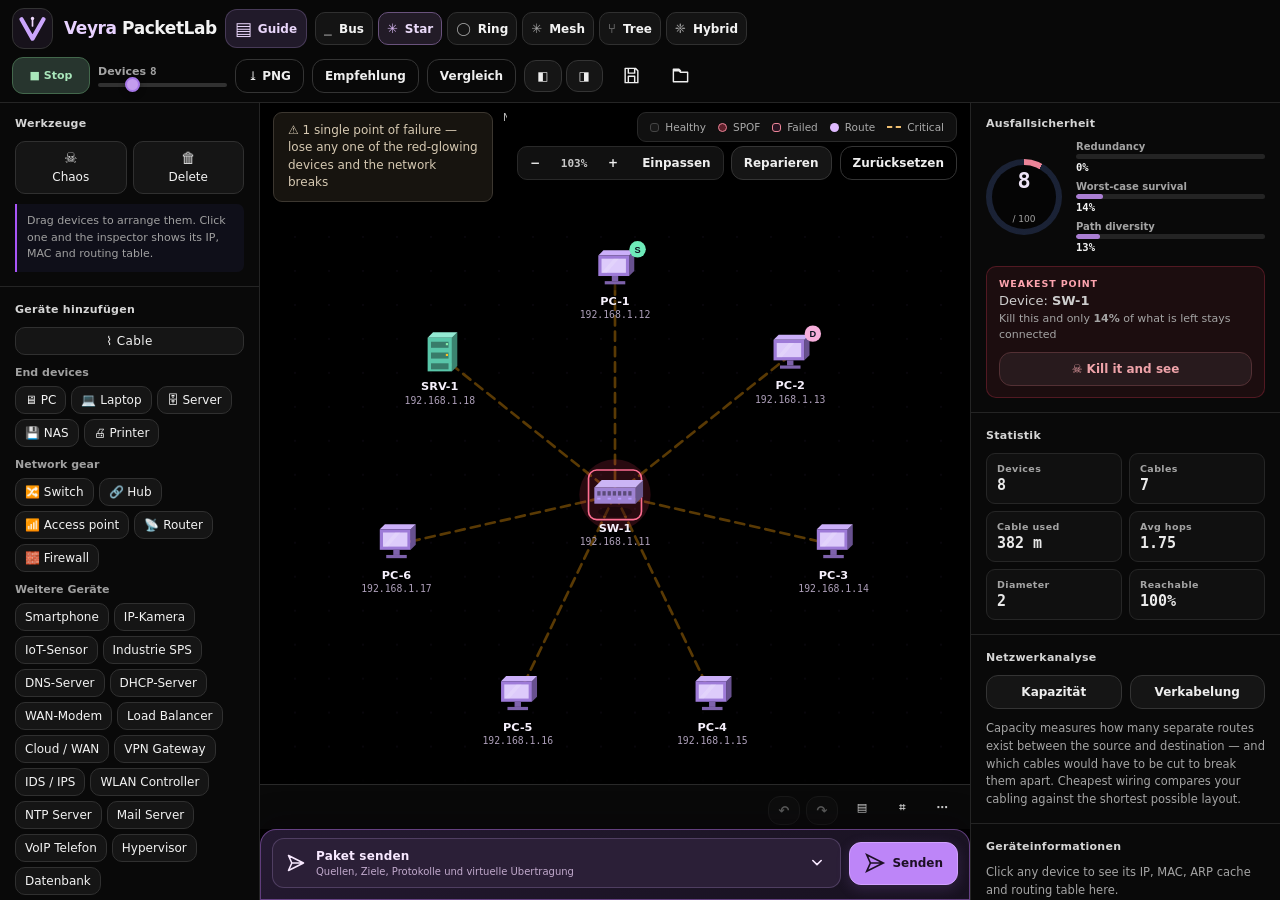
==== app/src/main/assets/index.html @ 8bb5c234 "feat: PacketLab v0.7 mobile network studio and diagnostics" ====
<!DOCTYPE html>
<html lang="de">
<head>
  <meta charset="UTF-8">
  <meta name="viewport" content="width=device-width, initial-scale=1.0, maximum-scale=1, user-scalable=no">
  <title>Veyra PacketLab — Interactive Network Topology Simulator</title>
  <meta name="description" content="Build a computer network, switch between Bus, Star, Ring, Mesh, Tree and Hybrid topologies, route live packets, and break things to see which topology survives.">
  <meta name="theme-color" content="#100c16">

  <!-- Browser ka apna upar wala bar koi page hata nahi sakta — wo browser
       ka hissa hai. Par "Add to Home screen" se kholne par ye manifest
       app ko standalone (poori screen, bina browser UI ke) khol deta hai.
       Phone/tablet par diagram ko lagbhag 100px extra mil jaate hain. -->
  <link rel="manifest" href="manifest.webmanifest">
  <link rel="icon" type="image/svg+xml" href="icon.svg">
  <link rel="apple-touch-icon" href="icon.svg">
  <meta name="apple-mobile-web-app-capable" content="yes">
  <meta name="apple-mobile-web-app-status-bar-style" content="black-translucent">
  <meta name="apple-mobile-web-app-title" content="TopoLab">
  <meta name="mobile-web-app-capable" content="yes">

  <!-- Dev ke dauraan browser purani copy pakad ke baith jaata tha aur
       naye fix dikhte hi nahi the. Ye teen lines usse rokti hain. -->
  <meta http-equiv="Cache-Control" content="no-cache, no-store, must-revalidate">
  <meta http-equiv="Pragma" content="no-cache">
  <meta http-equiv="Expires" content="0">

<link rel="preconnect" href="https://fonts.gstatic.com" crossorigin>

<link rel="stylesheet" href="styles.css?v=73">
<link rel="stylesheet" href="veyra.css?v=3">
<link rel="stylesheet" href="packetlab-next.css?v=3">
<link rel="stylesheet" href="packetlab-refine.css?v=4">
<link rel="stylesheet" href="packetlab-v05.css?v=5">
<link rel="stylesheet" href="packetlab-v06.css?v=6">
<link rel="stylesheet" href="packetlab-v06-adjustments.css?v=6">
<link rel="stylesheet" href="packetlab-v07.css?v=7">
</head>
<body>

<!-- ===================== TOP BAR ===================== -->
<header class="topbar">
  <div class="brand">
    <span class="brand__logo" aria-hidden="true"><svg viewBox="0 0 32 32" fill="none" xmlns="http://www.w3.org/2000/svg"><path d="M3 5L16 28L29 5" stroke="#cba6fd" stroke-width="5" stroke-linecap="round" stroke-linejoin="round"/><path d="M16 13V4" stroke="#f0daff" stroke-width="2" stroke-linecap="round"/><circle cx="16" cy="4" r="2" fill="#f0daff"/></svg></span>
    <div>
      <h1><strong>Veyra</strong> PacketLab</h1>
      <p>NETZWERK-SIMULATOR</p>
    </div>
  </div>

  <!-- Phone par chhe chips ek line me nahi aate — wahan ye button dikhta
       hai jo poori list ek window me kholta hai. Badi screen par ye chhupa
       rehta hai aur chips hi dikhte hain. -->
  <button class="btn topo-pick" id="btnTopoPick" aria-haspopup="dialog">
    <span class="topo-pick__ico" id="topoPickIco">✳</span>
    <span class="topo-pick__name" id="topoPickName">Star</span>
    <span class="topo-pick__caret">▾</span>
  </button>

  <nav class="topo-bar" id="topoBar" aria-label="Topology presets">
    <button class="topo" data-topo="bus"><span class="topo__ico">⎯</span>Bus</button>
    <button class="topo is-active" data-topo="star"><span class="topo__ico">✳</span>Star</button>
    <button class="topo" data-topo="ring"><span class="topo__ico">◯</span>Ring</button>
    <button class="topo" data-topo="mesh"><span class="topo__ico">✳</span>Mesh</button>
    <button class="topo" data-topo="tree"><span class="topo__ico">⑂</span>Tree</button>
    <button class="topo" data-topo="hybrid"><span class="topo__ico">❈</span>Hybrid</button>
  </nav>

  <div class="topbar__right">
    <label class="field field--range">
      <span>Devices <b class="mono" id="nodeCountVal">8</b></span>
      <!-- max advisor ke slider se milna chahiye (24). Pehle 16 tha, to
           advisor se 20 devices banane par ye 16 par atak jaata tha aur
           galat number dikhata tha. -->
      <input type="range" id="nodeCount" min="3" max="24" value="8">
    </label>
    <button class="btn btn--ghost" id="btnExport" title="Save the diagram as a PNG image">⤓ PNG</button>
    <button class="btn btn--ghost" id="btnAdvise">🎯 Advise</button>
    <button class="btn btn--ghost" id="btnCompare">⇄ Compare</button>

    <div class="panel-toggles">
      <button class="btn btn--icon" id="btnToggleLeft"  title="Show / hide the build panel"  aria-pressed="true">◧</button>
      <button class="btn btn--icon" id="btnToggleRight" title="Show / hide the metrics panel" aria-pressed="true">◨</button>
    </div>
  </div>
</header>

<div class="workspace">

  <!-- ===================== LEFT: TOOLS ===================== -->
  <aside class="panel panel--left">

    <section class="group">
      <h2 class="group__title">Build</h2>

      <!-- Select ka koi button nahi — wahi default haalat hai. Chaos/Delete
           toggle hain: dobara dabao to wapas select mode. -->
      <div class="tools" id="toolBar" role="group" aria-label="Tool">
        <button class="tool tool--danger" data-tool="chaos" title="Click any device or cable to kill it">
          <span class="tool__ico">☠</span><span>Chaos</span>
        </button>
        <button class="tool tool--danger" data-tool="delete" title="Remove a device or cable for good">
          <span class="tool__ico">🗑</span><span>Delete</span>
        </button>
      </div>

      <p class="hint" id="toolHint">Drag devices to arrange them. Click one and the inspector shows its IP, MAC and routing table.</p>
    </section>

    <!-- Devices ki list hamesha dikhti hai — pehle ye Add button ke peeche
         chhupi hui thi. Kisi chip par click = wahi cheez add karne ka mode;
         usi chip par dobara click = wapas select mode. -->
    <section class="group" id="deviceTypes">
      <h2 class="group__title">Add devices</h2>

      <div class="chips">
        <button class="chip chip--cable" data-dtype="cable" title="Drag from one device to another to run a cable">⌇ Cable</button>
      </div>

      <span class="subgroup__label">End devices</span>
      <div class="chips">
        <button class="chip" data-dtype="pc">🖥 PC</button>
        <button class="chip" data-dtype="laptop">💻 Laptop</button>
        <button class="chip" data-dtype="server">🗄 Server</button>
        <button class="chip" data-dtype="nas">💾 NAS</button>
        <button class="chip" data-dtype="printer">🖨 Printer</button>
      </div>

      <span class="subgroup__label">Network gear</span>
      <div class="chips">
        <button class="chip" data-dtype="switch">🔀 Switch</button>
        <button class="chip" data-dtype="hub">🔗 Hub</button>
        <button class="chip" data-dtype="ap">📶 Access point</button>
        <button class="chip" data-dtype="router">📡 Router</button>
        <button class="chip" data-dtype="firewall">🧱 Firewall</button>
      </div>
      <span class="subgroup__label">Weitere Geräte</span>
      <div class="chips">
        <button class="chip" data-dtype="phone">Smartphone</button>
        <button class="chip" data-dtype="camera">IP-Kamera</button>
        <button class="chip" data-dtype="iot">IoT-Sensor</button>
        <button class="chip" data-dtype="plc">Industrie SPS</button>
        <button class="chip" data-dtype="dns">DNS-Server</button>
        <button class="chip" data-dtype="dhcp">DHCP-Server</button>
        <button class="chip" data-dtype="modem">WAN-Modem</button>
        <button class="chip" data-dtype="loadbalancer">Load Balancer</button>
        <button class="chip" data-dtype="cloud">Cloud / WAN</button>
        <button class="chip" data-dtype="vpn">VPN Gateway</button>
        <button class="chip" data-dtype="ids">IDS / IPS</button>
        <button class="chip" data-dtype="wlc">WLAN Controller</button>
        <button class="chip" data-dtype="ntp">NTP Server</button>
        <button class="chip" data-dtype="mail">Mail Server</button>
        <button class="chip" data-dtype="voip">VoIP Telefon</button>
        <button class="chip" data-dtype="hypervisor">Hypervisor</button>
        <button class="chip" data-dtype="database">Datenbank</button>
      </div>
    </section>

    <section class="group group--grow">
      <h2 class="group__title">Event log</h2>
      <ul class="log mono" id="eventLog"></ul>
    </section>
  </aside>

  <!-- ===================== CENTER: CANVAS ===================== -->
  <main class="stage">
    <div class="stage__bar">
      <div class="banner" id="banner" hidden></div>

      <!-- Dayein taraf ka block ek COLUMN hai: upar legend, neeche zoom +
           Repair/Reset. Column isliye, kyunki banner do line ka hota hai —
           flat row me legend upar-dayein chipak jaati thi aur uske neeche
           khaali patti bach jaati thi. Column us patti ko bhar deta hai. -->
      <div class="stage__controls">
        <div class="legend" id="legend">
          <span class="legend__item"><i class="dot dot--ok"></i> Healthy</span>
          <span class="legend__item"><i class="dot dot--spof"></i> SPOF</span>
          <span class="legend__item"><i class="dot dot--dead"></i> Failed</span>
          <span class="legend__item"><i class="dot dot--path"></i> Route</span>
          <span class="legend__item"><i class="dot dot--bridge"></i> Critical</span>
        </div>

        <div class="stage__controls-row">
          <div class="zoom" role="group" aria-label="Zoom">
            <button class="btn btn--sm zoom__btn" id="btnZoomOut" title="Zoom out">−</button>
            <span class="zoom__level mono" id="zoomLevel">100%</span>
            <button class="btn btn--sm zoom__btn" id="btnZoomIn" title="Zoom in">+</button>
            <button class="btn btn--sm" id="btnZoomFit" title="Fit the whole network in view">⤢ Fit</button>
          </div>

          <div class="stage__actions">
            <button class="btn btn--sm" id="btnRepair" title="Bring every failed device and cable back online">🛠 Repair</button>
            <button class="btn btn--sm btn--ghost" id="btnReset" title="Rebuild the current topology from scratch">↺ Reset</button>
          </div>
        </div>
      </div>
    </div>

    <!-- Undo/Redo. Ye stage__bar ke ANDAR nahi hai, uske neeche ek alag
         row hai — par dayein taraf se chipki hui, taaki theek Reset ke
         neeche baithe. Buttons chhote icon-only hain aur row ki apni
         height inhi jitni hai, isliye canvas se sirf itni hi jagah jaati
         hai jitni in do buttons ko chahiye. -->
    <div class="stage__history">
      <button class="btn btn--sm btn--icon" id="btnUndo" title="Undo (Ctrl+Z)" disabled>↶</button>
      <button class="btn btn--sm btn--icon" id="btnRedo" title="Redo (Ctrl+Y)" disabled>↷</button>
    </div>

    <canvas id="canvas" aria-label="Network canvas"></canvas>

    <!-- Send a packet — pehle left panel me tha, ab canvas ke neeche
         poori chaudai me faila hua hai -->
    <div class="sendbar">
      <!-- Dono rows center me hain, isliye panels khulne-band hone se
           buttons apni jagah nahi badalte -->
      <!-- 1fr auto 1fr — Send packet bilkul beech me rehta hai, chahe
           dono taraf ke buttons ki chaudai alag ho -->
      <div class="sendbar__row sendbar__row--actions">
        <button class="btn btn--sm" id="btnArp" title="ARP: broadcast to find the destination's MAC address">ARP resolve</button>
        <button class="btn btn--primary" id="btnSend">▶ Send packet</button>
        <button class="btn btn--sm" id="btnCollide" title="Make two devices transmit at once — on a bus they collide">Collision demo</button>
      </div>

      <!-- "Send a packet" ka title yahan se hataya hai. Upar wale row me
           pehle se ek bada "▶ Send packet" button hai, to ye label dobara
           wahi baat keh raha tha — aur uske 96px ki wajah se 1301px chaudi
           screen par poori row 1.5px se wrap ho jaati thi. -->
      <div class="sendbar__row">
        <label class="field field--inline">
          <span>From</span>
          <select id="srcSelect"></select>
        </label>
        <span class="sendbar__arrow">→</span>
        <label class="field field--inline">
          <span>To</span>
          <select id="dstSelect"></select>
        </label>

        <label class="field field--inline">
          <span>Routing</span>
          <select id="routeAlgo">
            <option value="bfs">BFS — fewest hops</option>
            <option value="dijkstra">Dijkstra — lowest latency</option>
          </select>
        </label>
      </div>
    </div>
  </main>

  <!-- ===================== RIGHT: METRICS ===================== -->
  <aside class="panel panel--right">

    <section class="group">
      <h2 class="group__title">Resilience</h2>
      <div class="score">
        <div class="score__ring" id="scoreRing">
          <span class="score__val mono" id="mScore">0</span>
          <span class="score__cap">/ 100</span>
        </div>
        <div class="score__bars">
          <div class="bar"><span>Redundancy</span><i><b id="barRedundancy"></b></i><em class="mono" id="mRedundancy">0%</em></div>
          <div class="bar"><span>Worst-case survival</span><i><b id="barSurvival"></b></i><em class="mono" id="mSurvival">0%</em></div>
          <div class="bar"><span>Path diversity</span><i><b id="barDiversity"></b></i><em class="mono" id="mDiversity">0%</em></div>
        </div>
      </div>
      <div class="weakest" id="weakest"></div>
    </section>

    <section class="group group--metrics">
      <h2 class="group__title">Metrics</h2>
      <div class="metrics">
        <div class="metric"><span>Devices</span><b class="mono" id="mDevices">0</b></div>
        <div class="metric"><span>Cables</span><b class="mono" id="mLinks">0</b></div>
        <div class="metric"><span>Cable used</span><b class="mono" id="mCable">0 m</b></div>
        <div class="metric"><span>Avg hops</span><b class="mono" id="mAvgHops">0</b></div>
        <div class="metric"><span>Diameter</span><b class="mono" id="mDiameter">0</b></div>
        <div class="metric"><span>Reachable</span><b class="mono" id="mReach">100%</b></div>
      </div>
    </section>

    <!-- Koi device inspect hote hi ye section panel me sabse UPAR aa jaata
         hai (CSS order), taaki scroll karke dhoondhna na pade. -->
    <!-- Capacity aur cabling ka hisaab. Dono sawaal maang par chalte hain
         (har frame par nahi) kyunki max-flow har jodde par bhaari hai. -->
    <section class="group group--analysis">
      <h2 class="group__title">Analysis</h2>

      <div class="rowpair">
        <button class="btn btn--sm" id="btnFlow" title="How many independent paths are there between the two selected devices?">⇉ Capacity</button>
        <button class="btn btn--sm" id="btnMst" title="What is the cheapest possible way to wire these devices?">⌇ Cheapest wiring</button>
      </div>

      <div class="analysis" id="analysis">
        <p class="inspector__empty">Capacity measures how many separate routes exist between the source and destination — and which cables would have to be cut to break them apart. Cheapest wiring compares your cabling against the shortest possible layout.</p>
      </div>
    </section>

    <section class="group group--grow group--inspector">
      <h2 class="group__title">Inspector</h2>
      <div class="inspector" id="inspector">
        <p class="inspector__empty">Click any device to see its IP, MAC, ARP cache and routing table here.</p>
      </div>
    </section>
  </aside>
</div>

<!-- ===================== COMPARE OVERLAY ===================== -->
<div class="compare" id="compare" hidden>
  <div class="compare__head">
    <h2>Topology showdown</h2>
    <div class="compare__picks">
      <select id="cmpA"></select>
      <span class="vs">vs</span>
      <select id="cmpB"></select>
      <label class="field field--range">
        <span>Devices <b class="mono" id="cmpCountVal">8</b></span>
        <input type="range" id="cmpCount" min="3" max="24" value="8">
      </label>
    </div>
    <button class="btn btn--ghost" id="btnCloseCompare">✕ Close</button>
  </div>

  <div class="compare__body">
    <div class="compare__side">
      <canvas id="cmpCanvasA"></canvas>
      <div class="compare__label" id="cmpLabelA"></div>
    </div>
    <div class="compare__side">
      <canvas id="cmpCanvasB"></canvas>
      <div class="compare__label" id="cmpLabelB"></div>
    </div>
  </div>

  <div class="compare__table" id="cmpTable"></div>
  <div class="verdict" id="cmpVerdict"></div>
</div>

<!-- ===================== EDIT DEVICE DIALOG ===================== -->
<div class="modal" id="editModal" hidden>
  <div class="modal__card" role="dialog" aria-modal="true" aria-labelledby="edTitle">
    <div class="modal__head">
      <h2 id="edTitle">Edit device</h2>
      <button class="btn btn--icon" id="btnEditClose" title="Close">✕</button>
    </div>

    <form class="modal__body" id="editForm" novalidate>
      <label class="fld"><span>Name</span>
        <input id="edName" maxlength="18" autocomplete="off"></label>

      <label class="fld"><span>Type</span>
        <select id="edType"></select></label>

      <label class="fld"><span>IP address</span>
        <input id="edIp" class="mono" autocomplete="off" placeholder="192.168.1.20"></label>

      <label class="fld"><span>MAC address</span>
        <input id="edMac" class="mono" autocomplete="off" placeholder="02:1C:80:6C:83:3C"></label>

      <label class="fld"><span>Default gateway</span>
        <input id="edGw" class="mono" autocomplete="off" placeholder="192.168.1.1"></label>

      <label class="fld"><span>Ports</span>
        <input id="edPorts" type="number" min="1" max="48" step="1"></label>

      <p class="fld__note" id="edPortNote"></p>
      <p class="modal__err" id="edErr" hidden></p>

      <div class="modal__foot">
        <button type="button" class="btn btn--ghost" id="btnEditCancel">Cancel</button>
        <button type="submit" class="btn btn--primary">Save changes</button>
      </div>
    </form>
  </div>
</div>

<!-- ===================== ADVISOR ===================== -->
<div class="modal" id="adviseModal" hidden>
  <div class="modal__card modal__card--xwide" role="dialog" aria-modal="true" aria-labelledby="advTitle">
    <div class="modal__head">
      <h2 id="advTitle">Which topology should I build?</h2>
      <button class="btn btn--icon" id="btnAdviseClose" title="Close">✕</button>
    </div>

    <div class="modal__body adv">
      <div class="adv__form">
        <label class="field field--range">
          <span>Devices to connect <b class="mono" id="advCountVal">8</b></span>
          <input type="range" id="advCount" min="3" max="24" value="8">
        </label>
        <p class="fld__note">Say how much each of these matters, and every topology is built at that size and measured for real.</p>
        <div class="adv__prefs" id="advPrefs"></div>
      </div>

      <div class="adv__out">
        <div class="adv__winner" id="advWinner"></div>
        <div class="adv__table" id="advTable"></div>
      </div>
    </div>
  </div>
</div>

<!-- ===================== TOPOLOGY PICKER (phone) ===================== -->
<div class="modal" id="topoModal" hidden>
  <div class="modal__card" role="dialog" aria-modal="true" aria-labelledby="topoPickTitle">
    <div class="modal__head">
      <h2 id="topoPickTitle">Choose a topology</h2>
      <button class="btn btn--icon" id="btnTopoClose" title="Close">✕</button>
    </div>
    <div class="modal__body">
      <div class="topolist" id="topoList"></div>
    </div>
  </div>
</div>

<!-- ===================== FIREWALL RULES DIALOG ===================== -->
<div class="modal" id="rulesModal" hidden>
  <div class="modal__card modal__card--wide" role="dialog" aria-modal="true" aria-labelledby="fwTitle">
    <div class="modal__head">
      <h2 id="fwTitle">Firewall rules</h2>
      <button class="btn btn--icon" id="btnRulesClose" title="Close">✕</button>
    </div>

    <div class="modal__body">
      <!-- Firewall khud batata hai ki wo kis-kis ko alag kar raha hai -->
      <div id="fwZones"></div>
      <button type="button" class="btn btn--sm btn--wide" id="fwQuick" hidden></button>

      <p class="fld__note">Rules are read top to bottom and the first match wins. Anything that matches no rule is allowed through.</p>

      <div class="fwlist" id="fwList"></div>
      <p class="modal__err" id="fwErr" hidden></p>

      <div class="fwadd">
        <select id="fwAction">
          <option value="block">Block</option>
          <option value="allow">Allow</option>
        </select>
        <select id="fwProto">
          <option value="any">all traffic</option>
          <option value="data">data only</option>
          <option value="arp">ARP only</option>
        </select>
        <select id="fwPort"></select>
        <label class="fwadd__lbl">from</label>
        <select id="fwFrom"></select>
        <label class="fwadd__lbl">to</label>
        <select id="fwTo"></select>
        <button type="button" class="btn btn--primary" id="btnFwAdd">＋ Add rule</button>
      </div>

      <div class="modal__foot">
        <button type="button" class="btn btn--primary" id="btnRulesDone">Done</button>
      </div>
    </div>
  </div>
</div>

<!-- ===================== RIGHT-CLICK MENU ===================== -->
<div class="ctx" id="ctxMenu" role="menu" hidden></div>

<!-- ?v= isliye lagaya hai taaki browser purani cached copy na chalaye.
     Code badlo to ye number bhi badha dena. -->
<script src="js/graph.js?v=72"></script>
<script src="js/topologies.js?v=72"></script>
<script src="js/render.js?v=72"></script>
<script src="js/flow.js?v=72"></script>
<script src="js/sim.js?v=72"></script>
<script src="js/advisor.js?v=72"></script>
<script src="js/app.js?v=72"></script>
<script src="js/veyra-ui.js?v=3"></script>
<script src="js/packetlab-core.js?v=3"></script>
<script src="js/packetlab-next.js?v=3"></script>
<script src="js/packetlab-refine.js?v=4"></script>
<script src="js/packetlab-wiring-v05.js?v=5"></script>
<script src="js/packetlab-terminal-v05.js?v=5"></script>
<script src="js/packetlab-v06-engine.js?v=6"></script>
<script src="js/packetlab-v06.js?v=6"></script>
<script src="js/packetlab-v07.js?v=7"></script>
<script src="js/packetlab-v07-diagnostics.js?v=7"></script>
<script src="js/packetlab-v07-terminals.js?v=7"></script>
</body>
</html>
---- app/src/main/assets/styles.css ----
/* =========================================================
   TopoLab — stylesheet

   1. Variables      6. Metrics + score ring
   2. Reset          7. Inspector + tables
   3. Topbar         8. Log
   4. Buttons/fields 9. Stage (canvas, banner, legend)
   5. Panels         10. Compare + responsive
   ========================================================= */

/* ---------- 1. VARIABLES ---------- */
:root {
  --bg:        #0b1020;
  --bg-2:      #111a2e;
  --surface:   #16203a;
  --surface-2: #1d2a47;
  --border:    #263353;
  --text:      #e7edf8;
  --muted:     #93a3c0;
  --accent:    #6366f1;   /* indigo */
  --accent-2:  #22d3ee;   /* cyan   */

  --good:      #22c55e;
  --warn:      #f59e0b;
  --bad:       #f43f5e;

  --radius: 12px;
  --ease: cubic-bezier(0.22, 1, 0.36, 1);

  --topbar-h: 48px;
  --panel-l: 262px;
  --panel-r: 306px;
}

/* ---------- 2. RESET ---------- */
*, *::before, *::after { margin: 0; padding: 0; box-sizing: border-box; }

/* [hidden] ko hamesha jeetne do.
   Browser ka apna rule `[hidden] { display: none }` UA stylesheet me hota
   hai, aur hamari koi bhi class jo `display` set karti hai use hara deti
   hai (author styles UA se upar hoti hain). `.compare { display: flex }`
   ne bilkul yahi kiya tha — overlay `hidden` hone ke bawajood poore app
   ke upar chipka reh gaya aur Close button bekaar ho gaya. */
[hidden] { display: none !important; }

html { -webkit-text-size-adjust: 100%; }
/* Body ek flex COLUMN hai: topbar upar, workspace neeche bachi hui saari
   jagah me.

   Pehle workspace ki height `calc(100vh - var(--topbar-h))` thi, yani
   topbar ki height ek FIX number maani gayi thi (48px). Isi wajah se
   topbar ko wrap hone ki ijazat nahi di ja sakti thi — wrap hote hi wo
   48px se lamba ho jaata aur neeche ka hisaab bigad jaata.

   Aur bina wrap ke 901px se 1250px ke beech topbar ka saaman (brand +
   chhe chips + slider + teen buttons + panel toggles) 1209px maangta tha
   aur poora page dayein se bahar nikal jaata tha — tablet landscape par
   yahi ho raha tha.

   Flex column me topbar jitna chahe utna lamba ho sakta hai aur workspace
   apne aap bachi hui jagah le leta hai. Koi calc nahi, koi jaadui number
   nahi. */
body {
  font-family: 'Inter', system-ui, -apple-system, 'Segoe UI', sans-serif;
  background:
    radial-gradient(1200px 500px at 80% -10%, rgba(99,102,241,0.12), transparent 60%),
    var(--bg);
  color: var(--text);
  height: 100vh;
  overflow: hidden;
  display: flex; flex-direction: column;
  -webkit-font-smoothing: antialiased;
}
.mono { font-family: 'JetBrains Mono', ui-monospace, monospace; }
ul, ol { list-style: none; }
button, select, input { font: inherit; color: inherit; }
table { border-collapse: collapse; width: 100%; }
:focus-visible { outline: 2px solid var(--accent-2); outline-offset: 2px; border-radius: 6px; }

/* ---------- 3. TOPBAR ---------- */
.topbar {
  flex: 0 0 auto;
  min-height: var(--topbar-h);
  display: flex;
  flex-wrap: wrap;                /* jagah kam pade to neeche wrap ho, bahar nahi nikle */
  align-items: center;
  align-content: center;
  gap: 10px 18px;
  padding: 6px 18px;
  background: linear-gradient(180deg, rgba(29,42,71,0.75), rgba(17,26,46,0.55));
  border-bottom: 1px solid var(--border);
  backdrop-filter: blur(8px);
}
.brand { display: flex; align-items: center; gap: 11px; min-width: 0; }
.brand__logo { font-size: 26px; filter: drop-shadow(0 0 12px rgba(34,211,238,0.35)); }
.brand h1 { font-size: 17px; font-weight: 800; letter-spacing: -0.02em; }
.brand p  { font-size: 10.5px; color: var(--muted); letter-spacing: 0.04em; margin-top: 1px; }

.topo-bar { display: flex; gap: 6px; flex: 1; }
.topo {
  display: flex; align-items: center; gap: 7px;
  padding: 8px 13px;
  background: var(--surface);
  border: 1px solid var(--border);
  border-radius: 9px;
  font-size: 12.5px; font-weight: 600;
  cursor: pointer;
  transition: all 0.18s var(--ease);
}
.topo__ico { color: var(--muted); font-size: 13px; transition: color 0.18s; }
.topo:hover { background: var(--surface-2); border-color: #35477a; transform: translateY(-1px); }
.topo.is-active {
  background: linear-gradient(180deg, rgba(99,102,241,0.30), rgba(99,102,241,0.16));
  border-color: var(--accent);
  box-shadow: 0 0 0 1px rgba(99,102,241,0.30), 0 4px 14px rgba(99,102,241,0.20);
}
.topo.is-active .topo__ico { color: var(--accent-2); }

.topbar__right { display: flex; align-items: center; gap: 14px; }

/* ---------- 4. BUTTONS + FIELDS ---------- */
.btn {
  padding: 9px 14px;
  background: var(--surface);
  border: 1px solid var(--border);
  border-radius: 9px;
  font-size: 12.5px; font-weight: 600;
  cursor: pointer;
  transition: all 0.16s var(--ease);
  white-space: nowrap;
}
.btn:hover { background: var(--surface-2); border-color: #35477a; }
.btn:active { transform: translateY(1px); }
.btn--primary {
  background: linear-gradient(180deg, var(--accent), #4f46e5);
  border-color: #4f46e5;
  box-shadow: 0 4px 16px rgba(99,102,241,0.32);
}
.btn--primary:hover { background: linear-gradient(180deg, #7c7ff5, var(--accent)); }
.btn--ghost { background: transparent; }
.btn--sm { padding: 7px 10px; font-size: 11.5px; }
.btn--wide { width: 100%; }
.btn--danger {
  background: rgba(244,63,94,0.14);
  border-color: rgba(244,63,94,0.4);
  color: #fda4af;
  width: 100%;
  margin-top: 9px;
}
.btn--danger:hover { background: rgba(244,63,94,0.24); border-color: var(--bad); }

.field { display: flex; flex-direction: column; gap: 5px; flex: 1; min-width: 0; }
.field > span { font-size: 10.5px; font-weight: 600; color: var(--muted); letter-spacing: 0.05em; text-transform: uppercase; }
.field select {
  padding: 8px 10px;
  background: var(--surface);
  border: 1px solid var(--border);
  border-radius: 8px;
  font-size: 12.5px;
  cursor: pointer;
}
.field select:hover { border-color: #35477a; }
.field--range { min-width: 132px; flex: 0 0 auto; }
.field--range > span { text-transform: none; font-size: 11px; }

input[type=range] {
  -webkit-appearance: none; appearance: none;
  height: 4px; border-radius: 3px;
  background: linear-gradient(90deg, var(--accent), var(--accent-2));
  cursor: pointer;
}
input[type=range]::-webkit-slider-thumb {
  -webkit-appearance: none; appearance: none;
  width: 15px; height: 15px; border-radius: 50%;
  background: #fff; border: 2px solid var(--accent);
  box-shadow: 0 2px 6px rgba(0,0,0,0.4);
}
input[type=range]::-moz-range-thumb {
  width: 13px; height: 13px; border-radius: 50%;
  background: #fff; border: 2px solid var(--accent);
}

.rowpair { display: flex; gap: 8px; }
.rowpair > * { flex: 1; min-width: 0; }

/* ---------- 5. PANELS ---------- */
.workspace {
  flex: 1 1 auto;
  min-height: 0;                  /* warna grid apne content se chhota nahi ho sakta */
  display: grid;
  grid-template-columns: var(--panel-l) 1fr var(--panel-r);
}

/* Panels band karne par unka column 0 ho jaata hai aur canvas poori bachi
   hui jagah le leta hai. Canvas par laga ResizeObserver khud fire hota hai,
   isliye diagram apne aap naye size ke hisaab se refit ho jaata hai.

   Ye sirf badi screen ke liye hai. Chhoti screen par layout waise bhi ek
   hi column me aa jaata hai aur `.stage { order: -1 }` canvas ko sabse
   upar le jaata hai — tab teen columns force karne se stage pehle (0px
   wale) column me chala jaata tha aur canvas ki chaudai 0 ho jaati thi. */
@media (min-width: 901px) {
  .workspace.is-left-collapsed  { grid-template-columns: 0 1fr var(--panel-r); }
  .workspace.is-right-collapsed { grid-template-columns: var(--panel-l) 1fr 0; }
  .workspace.is-left-collapsed.is-right-collapsed { grid-template-columns: 0 1fr 0; }
  .workspace.is-left-collapsed  .panel--left  { border-right-width: 0; }
  .workspace.is-right-collapsed .panel--right { border-left-width: 0; }
}
.panel {
  display: flex; flex-direction: column;
  gap: 2px;
  min-width: 0;                 /* collapse hone par grid track 0 ho sake */
  background: rgba(17,26,46,0.5);
  overflow-y: auto;
  overflow-x: hidden;
}
.panel--left  { border-right: 1px solid var(--border); }
.panel--right { border-left: 1px solid var(--border); }
.panel::-webkit-scrollbar { width: 8px; }
.panel::-webkit-scrollbar-thumb { background: var(--surface-2); border-radius: 4px; }
.panel::-webkit-scrollbar-track { background: transparent; }

.group { padding: 14px 15px; border-bottom: 1px solid rgba(38,51,83,0.6); }
.panel .group:last-child { border-bottom: none; }

/* Event log ko baaki sab ke baad bachi hui poori jagah milti hai. Repair
   section stage me chala gaya, to wo space bhi isi ke hisse aata hai.

   min-height jaan-boojh ke chhota hai. Bada rakha to chhoti screen par
   panel ki kul height se zyada ho jaata hai, panel scroll karne lagta hai
   aur log ulta CHHOTA dikhta hai — flex ko bharne ke liye jagah hi nahi
   bachti. Chhota floor rakhne se dono taraf sahi rehta hai: badi screen
   par log poori khaali jagah le leta hai, chhoti par scroll nahi aata. */
.group--grow { flex: 1; min-height: 170px; display: flex; flex-direction: column; }

/* ---------- INSPECT KARTE HI INSPECTOR SABSE UPAR ----------

   Device par click karte hi is panel me Inspector pehle number par aa
   jaata hai. DOM ka kram wahi rehta hai — sirf flex `order` badalta hai,
   isliye HTML ka matlab (Resilience > Metrics > Inspector) aur screen
   reader ka kram bhi wahi rehta hai.

   flex 0 0 auto isliye: normally Inspector `group--grow` hai aur bachi
   hui saari jagah kha jaata hai. Upar aane par wahi grow uske aur
   Resilience ke beech ek badi khaali jagah chhod deta — isliye inspect
   ke waqt use bas apni content jitni height milti hai.

   Border wali do line: `.panel .group:last-child` DOM ke hisaab se
   border hataata hai, aur DOM me aakhri Inspector hi hai. Upar jaate hi
   uske neeche border chahiye, aur ab jo neeche dikhta hai (Metrics) uska
   border hatana chahiye. */
.panel--right.is-inspecting .group--inspector {
  order: -1;
  flex: 0 0 auto;
  border-bottom: 1px solid rgba(38,51,83,0.6);
}
.panel--right.is-inspecting .group--metrics { border-bottom: none; }
.group__title {
  font-size: 10.5px; font-weight: 700; letter-spacing: 0.09em;
  text-transform: uppercase; color: var(--muted);
  margin-bottom: 11px;
}

/* tools */
/* Chaar tools — 2×2 grid. Pehle teen columns the (paanch tools ke liye),
   ab Cable Add me mil gaya to 3+1 lopsided lagta. */
.tools { display: grid; grid-template-columns: repeat(2, 1fr); gap: 6px; }
.tool {
  display: flex; flex-direction: column; align-items: center; gap: 4px;
  padding: 9px 4px;
  background: var(--surface);
  border: 1px solid var(--border);
  border-radius: 9px;
  font-size: 10.5px; font-weight: 600;
  cursor: pointer;
  transition: all 0.16s var(--ease);
}
.tool__ico { font-size: 15px; line-height: 1; }
.tool:hover { background: var(--surface-2); transform: translateY(-1px); }
.tool.is-active {
  background: linear-gradient(180deg, rgba(99,102,241,0.32), rgba(99,102,241,0.15));
  border-color: var(--accent);
  color: #fff;
}
.tool--danger.is-active {
  background: linear-gradient(180deg, rgba(244,63,94,0.30), rgba(244,63,94,0.14));
  border-color: var(--bad);
}

.subgroup { margin-top: 11px; }
.subgroup__label { font-size: 10.5px; color: var(--muted); font-weight: 600; }
.chips { display: flex; flex-wrap: wrap; gap: 5px; margin-top: 7px; }
.chip {
  padding: 6px 9px;
  background: var(--surface);
  border: 1px solid var(--border);
  border-radius: 7px;
  font-size: 11px; font-weight: 600;
  cursor: pointer;
  transition: all 0.15s;
}
.chip:hover { background: var(--surface-2); }
.chip.is-active { background: rgba(34,211,238,0.14); border-color: var(--accent-2); color: #a5f3fc; }

/* Cable device nahi hai, isliye alag dikhta hai */
.chip--cable { width: 100%; justify-content: center; letter-spacing: 0.03em; }
.chips + .subgroup__label { display: block; margin-top: 11px; }

/* topbar ke panel show/hide buttons */
.panel-toggles { display: flex; gap: 4px; }
.btn--icon { padding: 8px 10px; font-size: 14px; line-height: 1; }
.btn--icon[aria-pressed="false"] { background: transparent; color: var(--muted); }

/* Undo/Redo — Repair/Reset ke bagal me inline, chhote square buttons.
   Inhe apni poori line nahi milti; sirf do chhote buttons ke liye ek row
   khaali karna canvas ki jagah ki barbaadi hai. */
.btn--sm.btn--icon { padding: 7px 9px; font-size: 13px; min-width: 32px; }
.btn:disabled { opacity: 0.38; cursor: default; }
.btn:disabled:hover { background: var(--surface); border-color: var(--border); }

.group .field + .field,
.group .rowpair + .field,
.group .field + .btn,
.group .rowpair + .rowpair { margin-top: 9px; }
.group .btn--wide { margin-top: 10px; }
.group .btn--wide + .rowpair { margin-top: 8px; }

.hint {
  margin-top: 10px;
  font-size: 11px; line-height: 1.5;
  color: var(--muted);
  padding: 9px 10px;
  background: rgba(99,102,241,0.07);
  border-left: 2px solid var(--accent);
  border-radius: 0 7px 7px 0;
}

/* ---------- 6. METRICS + SCORE RING ---------- */
.score { display: flex; gap: 14px; align-items: center; }
.score__ring {
  --pct: 0;
  position: relative;
  width: 76px; height: 76px; flex: 0 0 76px;
  border-radius: 50%;
  display: grid; place-items: center;
  background:
    conic-gradient(var(--ring, var(--accent-2)) calc(var(--pct) * 1%), rgba(38,51,83,0.6) 0);
  transition: --pct 0.4s var(--ease);
}
.score__ring::before {
  content: '';
  position: absolute; inset: 6px;
  border-radius: 50%;
  background: var(--bg-2);
}
.score__ring[data-grade=good] { --ring: var(--good); }
.score__ring[data-grade=mid]  { --ring: var(--warn); }
.score__ring[data-grade=bad]  { --ring: var(--bad); }
.score__val { position: relative; font-size: 22px; font-weight: 700; line-height: 1; }
.score__cap { position: relative; font-size: 9px; color: var(--muted); margin-top: 1px; }

.score__bars { flex: 1; display: flex; flex-direction: column; gap: 8px; min-width: 0; }
.bar { display: grid; grid-template-columns: 1fr auto; gap: 2px 6px; align-items: center; }
.bar > span { font-size: 10px; color: var(--muted); font-weight: 600; }
.bar > em { font-size: 10.5px; font-style: normal; font-weight: 600; }
.bar > i {
  grid-column: 1 / -1;
  display: block; height: 5px;
  background: rgba(38,51,83,0.8);
  border-radius: 3px; overflow: hidden;
}
.bar > i > b {
  display: block; height: 100%; width: 0;
  background: linear-gradient(90deg, var(--accent), var(--accent-2));
  border-radius: 3px;
  transition: width 0.45s var(--ease);
}

.weakest {
  margin-top: 13px;
  padding: 11px 12px;
  background: rgba(244,63,94,0.08);
  border: 1px solid rgba(244,63,94,0.25);
  border-radius: 10px;
}
.weakest__head { font-size: 9.5px; font-weight: 700; letter-spacing: 0.09em; text-transform: uppercase; color: #fda4af; }
.weakest__name { font-size: 13px; margin-top: 4px; }
.weakest__note { font-size: 11px; color: var(--muted); margin-top: 3px; line-height: 1.45; }
.weakest__none { font-size: 11.5px; line-height: 1.5; }

/* Card ke teen roop: weak point mila (default laal), network mazboot
   (hara), ya network pehle se toota hua (amber). */
.weakest--safe   { background: rgba(34,197,94,0.07); border-color: rgba(34,197,94,0.22); }
.weakest--safe   .weakest__none { color: #86efac; }
.weakest--broken { background: rgba(245,158,11,0.08); border-color: rgba(245,158,11,0.26); }
.weakest--broken .weakest__none { color: #fde68a; }

.metrics { display: grid; grid-template-columns: 1fr 1fr; gap: 7px; }
.metric {
  display: flex; flex-direction: column; gap: 2px;
  padding: 9px 10px;
  background: var(--surface);
  border: 1px solid var(--border);
  border-radius: 9px;
}
.metric > span { font-size: 9.5px; color: var(--muted); font-weight: 600; letter-spacing: 0.04em; }
.metric > b { font-size: 15px; font-weight: 700; }

/* ---------- 7. INSPECTOR + TABLES ---------- */
.inspector { font-size: 12px; }
.inspector__empty { color: var(--muted); font-size: 11.5px; line-height: 1.55; }

.insp__head { display: flex; align-items: center; gap: 7px; flex-wrap: wrap; margin-bottom: 11px; }
.insp__head b { font-size: 14px; }
.insp__type {
  font-size: 9px; font-weight: 700; letter-spacing: 0.06em;
  padding: 3px 6px; border-radius: 5px;
  background: var(--surface-2); color: var(--muted);
}
.insp__type--switch { background: rgba(99,102,241,0.2); color: #c7d2fe; }
.insp__type--router { background: rgba(167,139,250,0.2); color: #ddd6fe; }
.insp__type--server { background: rgba(34,211,238,0.16); color: #a5f3fc; }

.pill { font-size: 9px; font-weight: 700; padding: 3px 7px; border-radius: 20px; letter-spacing: 0.05em; }
.pill--good { background: rgba(34,197,94,0.16); color: #86efac; }
.pill--bad  { background: rgba(244,63,94,0.16); color: #fda4af; }

.kv { display: grid; grid-template-columns: auto 1fr; gap: 5px 12px; font-size: 11px; }
.kv dt { color: var(--muted); font-weight: 600; }
.kv dd { text-align: right; word-break: break-all; }

.insp__sub {
  font-size: 10px; font-weight: 700; letter-spacing: 0.08em;
  text-transform: uppercase; color: var(--muted);
  margin: 15px 0 7px;
}

.tbl { font-size: 10.5px; }
.tbl th {
  text-align: left; font-weight: 600; color: var(--muted);
  font-size: 9.5px; letter-spacing: 0.05em; text-transform: uppercase;
  padding: 5px 6px; border-bottom: 1px solid var(--border);
}
.tbl td { padding: 5px 6px; border-bottom: 1px solid rgba(38,51,83,0.4); }
.tbl tr:last-child td { border-bottom: none; }
.tbl tr.is-bad td { color: #fda4af; }

/* ---------- PORTS ---------- */
.portbar {
  display: inline-block; vertical-align: middle;
  width: 54px; height: 5px; margin-left: 7px;
  background: var(--surface-2); border-radius: 3px; overflow: hidden;
}
.portbar b { display: block; height: 100%; background: var(--accent-2); border-radius: 3px; }
.portbar--full b { background: var(--bad); }

.btn--wide { width: 100%; margin-top: 10px; justify-content: center; }

/* ---------- RECENT PACKETS ----------
   <details> isliye — band haalat me ek line ki summary, khola to poora
   frame. Aath entries me se har ek ko khula rakhte to panel bhar jaata. */
.pkt {
  border: 1px solid var(--border); border-radius: 8px;
  background: rgba(11,16,32,0.5);
  margin-bottom: 6px; overflow: hidden;
}
.pkt > summary {
  display: flex; align-items: center; gap: 7px;
  padding: 6px 9px; cursor: pointer;
  font-size: 10.5px; list-style: none;
}
.pkt > summary::-webkit-details-marker { display: none; }
.pkt > summary::before {
  content: '▸'; color: var(--muted); font-size: 9px; transition: transform 0.15s var(--ease);
}
.pkt[open] > summary::before { transform: rotate(90deg); }
.pkt__dir { font-weight: 700; }
.pkt__proto {
  padding: 1px 6px; border-radius: 999px;
  background: var(--surface-2); color: var(--muted);
  font-size: 9px; font-weight: 700; letter-spacing: 0.04em;
}
.pkt__time { margin-left: auto; color: var(--muted); font-size: 9.5px; }
.pkt .kv { padding: 2px 9px 9px; }
.kv--tight { gap: 3px 10px; font-size: 10px; }

.pkt--data  .pkt__proto { background: rgba(34,211,238,0.16); color: #a5f3fc; }
.pkt--arp   .pkt__proto { background: rgba(245,158,11,0.16); color: #fde68a; }
.pkt--reply .pkt__proto { background: rgba(34,197,94,0.16);  color: #bbf7d0; }

.warnbox {
  margin-top: 11px;
  padding: 9px 10px;
  background: rgba(244,63,94,0.09);
  border: 1px solid rgba(244,63,94,0.24);
  border-radius: 8px;
  font-size: 11px; line-height: 1.5;
}

/* ---------- 8. LOG ---------- */
.log { flex: 1; overflow-y: auto; display: flex; flex-direction: column; gap: 3px; font-size: 10.5px; }
.log::-webkit-scrollbar { width: 6px; }
.log::-webkit-scrollbar-thumb { background: var(--surface-2); border-radius: 3px; }
.log__item {
  padding: 6px 8px;
  background: rgba(22,32,58,0.65);
  border-left: 2px solid var(--border);
  border-radius: 0 6px 6px 0;
  line-height: 1.45;
  animation: slideIn 0.22s var(--ease);
  word-break: break-word;
}
.log__time { color: #5c6b8a; margin-right: 5px; }
.log__item--good { border-left-color: var(--good); }
.log__item--warn { border-left-color: var(--warn); }
.log__item--bad  { border-left-color: var(--bad); background: rgba(244,63,94,0.08); }

@keyframes slideIn { from { opacity: 0; transform: translateX(-8px); } to { opacity: 1; transform: none; } }

/* ---------- 9. STAGE ---------- */
/* Stage ek flex column hai: banner, canvas, legend — teeno apni jagah
   lete hain. Pehle banner aur legend canvas ke UPAR absolute the, aur
   neeche/upar ke devices unke peeche chhup jaate the. Flow me rakhne se
   canvas ko bachi hui jagah milti hai, overlap ho hi nahi sakta. */
.stage { position: relative; overflow: hidden; display: flex; flex-direction: column; }
/* Browser ko canvas par apne touch gestures nahi karne dena.
   Bina iske ungli rakhte hi wo page scroll/zoom shuru kar deta hai aur
   hamare pointer events aate hi nahi — yani phone par canvas bekaar.
   Page ab bhi scroll hota hai, bas canvas ke bahar se. */
#canvas {
  touch-action: none; flex: 1; min-height: 0; width: 100%; display: block; }

/* Stage ka apna action bar — topbar ke theek neeche, right panel se pehle.
   Ye bhi flow me hai (absolute nahi), isliye canvas ke upar kabhi nahi
   chadhega — wahi galti pehle legend ke saath ho chuki hai.

   Ek hi row me: banner (baayein), legend, zoom controls, phir
   Repair/Reset/Undo/Redo (dayein). Jagah kam pade to controls apne aap
   agli line me wrap ho jaate hain. */
/* Sab kuch EK row me (nowrap) — isi se wo khaali patti nahi banti jo
   wrap hone par bachti thi. align-items: flex-end se legend/zoom/Repair
   hamesha banner ke bottom ke barabar rehte hain.

   Yahan do cheezein zaroori hain, warna ye tootta hai:
   1. banner ko min-width chahiye. Bina uske tang window me saara dabaav
      usi par aata tha aur wo 50px chauda, 500px lamba ho jaata tha.
   2. legend shrink hone layak honi chahiye (0 1 auto), taaki jagah kam
      padne par pehle wo dabe, banner nahi. Aur agar phir bhi na aaye to
      JS use chhupa deta hai — nowrap hone ki wajah se uski jagah banner
      le leta hai, koi khaali patti nahi bachti. */
.stage__bar {
  flex: 0 0 auto;
  /* stretch — banner aur controls column dono ek hi height ke rehte hain,
     isliye Repair kabhi banner ke bottom edge se neeche nahi jaata. */
  display: flex; align-items: stretch;
  gap: 10px; flex-wrap: nowrap;
  padding: 10px 14px 0;
}

/* Controls ka column. gap 8px se zyada kuch nahi — na space-between, na
   stretch. Wahi do cheezein pehle legend aur zoom-row ke beech khaali
   patti (wo red wala gap) bana rahi thi. */
.stage__controls {
  flex: 0 0 auto; margin-left: auto;
  display: flex; flex-direction: column; align-items: flex-end;
  gap: 8px;
}
.stage__controls-row { display: flex; align-items: center; gap: 8px; }

.zoom { display: flex; align-items: center; gap: 4px; flex: 0 0 auto; }
.zoom__btn { min-width: 30px; text-align: center; font-size: 14px; line-height: 1; padding: 7px 6px; }
.zoom__level {
  min-width: 44px; text-align: center;
  font-size: 11px; font-weight: 600; color: var(--muted);
  user-select: none;
}
.stage__actions { display: flex; gap: 8px; flex: 0 0 auto; }

/* ---------- SEND BAR (canvas ke neeche) ----------
   Ye section pehle left panel me khada tha. Yahan poori chaudai milti hai,
   isliye sab kuch ek hi line me aa jaata hai aur left panel me event log
   ke liye jagah khali ho jaati hai. */
/* Do rows: upar action buttons (Send packet beech me, ARP baayein,
   Collision dayein), neeche From/To/Routing. Dono rows center me hain,
   isliye side panels khulne-band hone par buttons apni jagah nahi
   badalte — wo hilna user ko sabse zyada khatakta hai. */
.sendbar {
  flex: 0 0 auto;
  display: flex; flex-direction: column; gap: 8px;
  padding: 10px 14px;
  border-top: 1px solid var(--border);
  background: rgba(17,26,46,0.55);
}
.sendbar__row {
  display: flex; align-items: center; justify-content: center;
  gap: 10px; flex-wrap: wrap;
}
/* Send packet ko theek beech me rakhne ke liye grid — flex ke center se
   wo beech me nahi aata, kyunki ARP aur Collision ki chaudai alag hai. */
.sendbar__row--actions {
  display: grid; grid-template-columns: 1fr auto 1fr;
  align-items: center; gap: 10px;
}
.sendbar__row--actions > :first-child { justify-self: end; }
.sendbar__row--actions > :last-child  { justify-self: start; }
.sendbar__arrow { color: var(--muted); font-size: 13px; }

/* .field normally column me hota hai; bar me label aur select saath me */
.field--inline {
  flex: 0 0 auto;
  flex-direction: row; align-items: center; gap: 7px;
}
.field--inline > span { text-transform: uppercase; }
.field--inline select { min-width: 112px; }

/* From/To ki chaudai FIX hai, content se nahi banti.

   Kyun: device mare to uske option ka text "PC-1" se "PC-1 (down)" ho
   jaata hai. Auto-width select turant chauda ho jaata tha, poori send
   row do line me wrap ho jaati thi, aur canvas ki height ghat jaati thi
   — matlab ek device kill karne se poora diagram chhota ho jaata tha.
   Fix width se text badle to bhi layout nahi hilta.

   124px kyun: "SRV-1 (down)" ki natural chaudai 122px naapi hai, to
   itne me sabse lamba naam bhi poora dikhta hai. Purani min-width 112
   thi, matlab row sirf 12px chaudi hui — jo tang layout me bhi surakshit
   hai. Isse zyada rakhne par row hamesha wrap hone lagti thi. */
#srcSelect, #dstSelect { width: 124px; min-width: 124px; }

/* Bar ka lachila hissa: jitni chaudai bache le leta hai. Lambi line
   apne aap agli line me chali jaati hai aur box ki HEIGHT badhti hai —
   box khisakta nahi, kyunki ye flex row ka pehla item hai. 260px basis
   se neeche jaane par ye poori row le leta hai aur baaki controls
   neeche wrap ho jaate hain. */
.banner {
  /* grow 1 — banner bayein taraf ki saari jagah leta hai; controls column
     apni content-width par fix hai, isliye banner use kabhi nahi dabata. */
  flex: 1 1 auto;
  min-width: 220px;
  margin: 0;
  padding: 9px 14px;
  border-radius: 10px;
  font-size: 12px; font-weight: 500; line-height: 1.45;
  animation: dropIn 0.3s var(--ease);
  text-align: left;
  /* stretch hone par box lamba ho jaata hai — text beech me rahe.
     Andar hamesha theek EK child (.banner__text) hota hai, warna har
     text-node apna alag flex item ban kar row me lag jaata hai. */
  display: flex; align-items: center;
}
.banner__text { min-width: 0; }
.banner__text b { font-weight: 800; white-space: nowrap; }
.banner--bad  { background: rgba(244,63,94,0.16); border: 1px solid rgba(244,63,94,0.4); color: #fecdd3; }
.banner--warn { background: rgba(245,158,11,0.14); border: 1px solid rgba(245,158,11,0.36); color: #fde68a; }
.banner--good { background: rgba(34,197,94,0.12); border: 1px solid rgba(34,197,94,0.3); color: #bbf7d0; }

/* Sirf fade — koi transform nahi.
   Pehle ye translateY(-12px) se shuru hota tha. Agar animation chal hi na
   paaye (reduced-motion, chhupi hui tab, paused compositing), to banner
   usi -12px par atak jaata tha aur topbar ke upar chadh jaata tha.
   Opacity se aisa koi khatra nahi — jagah kabhi galat nahi hoti. */
@keyframes dropIn { from { opacity: 0; } to { opacity: 1; } }

/* Legend ab stage bar me hai (pehle canvas ke neeche thi). Ek hi line me
   rehni chahiye — isliye naam chhote kar diye aur wrap band hai — warna
   ye row banner se lambi ho jaati aur Repair neeche khisak jaata. */
.legend {
  /* Compact rakhi hai taaki har width par banner ke saath fit ho jaaye —
     tabhi chhupane/JS ki zarurat hi nahi padti. */
  flex: 0 0 auto;
  display: flex; gap: 12px; align-items: center;
  padding: 8px 12px;
  background: rgba(11,16,32,0.6);
  border: 1px solid var(--border);
  border-radius: 9px;
  font-size: 10.5px; color: var(--muted);
  white-space: nowrap;
}
.legend__item { display: flex; align-items: center; gap: 6px; white-space: nowrap; }
.dot { width: 9px; height: 9px; border-radius: 3px; display: inline-block; }
.dot--ok     { background: var(--surface-2); border: 1px solid #3a4a76; }
.dot--spof   { background: rgba(244,63,94,0.35); border: 1px solid var(--bad); border-radius: 50%; }
.dot--dead   { background: #2a1522; border: 1px solid var(--bad); }
.dot--path   { background: var(--accent-2); box-shadow: 0 0 7px var(--accent-2); border-radius: 50%; }
.dot--bridge { background: transparent; border-top: 2px dashed var(--warn); height: 0; width: 14px; border-radius: 0; }

/* ---------- 10. COMPARE ---------- */
.compare {
  position: fixed; inset: 0; z-index: 50;
  display: flex; flex-direction: column;
  background: rgba(11,16,32,0.97);
  backdrop-filter: blur(14px);
  animation: fade 0.22s var(--ease);
  /* chhoti screen par diagrams ko dabaane ke bajaye overlay scroll ho */
  overflow-y: auto;
}
@keyframes fade { from { opacity: 0; } to { opacity: 1; } }

.compare__head {
  display: flex; align-items: center; gap: 18px;
  padding: 15px 22px;
  border-bottom: 1px solid var(--border);
}
.compare__head h2 { font-size: 16px; font-weight: 800; }
.compare__picks { display: flex; align-items: center; gap: 11px; flex: 1; }
.compare__picks select {
  padding: 8px 12px;
  background: var(--surface); border: 1px solid var(--border);
  border-radius: 8px; font-size: 12.5px; font-weight: 600; cursor: pointer;
}
.vs { font-size: 11px; color: var(--muted); font-weight: 700; letter-spacing: 0.1em; }

/* min-height se topology drawings ko hamesha asli jagah milti hai —
   warna table aur verdict inhe patli patti bana dete the */
.compare__body {
  display: grid; grid-template-columns: 1fr 1fr; gap: 1px;
  flex: 1 0 auto; min-height: 340px;
  background: var(--border);
}
.compare__side { position: relative; background: var(--bg); min-height: 0; }
.compare__side canvas { position: absolute; inset: 0; width: 100%; height: 100%; }
.compare__label {
  position: absolute; bottom: 10px; left: 50%; transform: translateX(-50%);
  font-size: 11px; color: var(--muted);
  background: rgba(11,16,32,0.8);
  padding: 6px 12px; border-radius: 8px;
  border: 1px solid var(--border);
  white-space: nowrap; max-width: calc(100% - 20px); overflow: hidden; text-overflow: ellipsis;
}

.compare__table { padding: 0 22px; flex: 0 0 auto; }
.cmp { font-size: 12px; }
.cmp thead th { padding: 10px 8px; font-size: 13px; font-weight: 700; border-bottom: 1px solid var(--border); }
.cmp thead th:first-child { text-align: right; color: var(--accent-2); }
.cmp thead th:last-child  { text-align: left;  color: #c4b5fd; }
.cmp tbody th {
  font-size: 10.5px; font-weight: 600; color: var(--muted);
  text-align: center; padding: 7px 14px; white-space: nowrap;
}
.cmp tbody td { padding: 7px 8px; font-size: 12.5px; font-weight: 600; width: 34%; }
.cmp tbody td:first-child { text-align: right; }
.cmp tbody tr { border-bottom: 1px solid rgba(38,51,83,0.4); }
.cmp .is-win  { color: #86efac; }
.cmp .is-lose { color: var(--muted); }

.cmp__err {
  padding: 14px 16px;
  background: rgba(244,63,94,0.09);
  border: 1px solid rgba(244,63,94,0.28);
  border-radius: 10px;
  font-size: 12.5px; line-height: 1.6; color: #fecdd3;
}

.verdict {
  margin: 14px 22px 20px;
  padding: 13px 16px;
  background: rgba(99,102,241,0.09);
  border: 1px solid rgba(99,102,241,0.26);
  border-radius: 10px;
  font-size: 12.5px; line-height: 1.6;
}

/* ---------- 11. RIGHT-CLICK MENU ---------- */
.ctx {
  position: fixed; z-index: 60;
  min-width: 200px;
  padding: 5px;
  background: rgba(22,32,58,0.97);
  border: 1px solid var(--border);
  border-radius: 10px;
  box-shadow: 0 14px 36px rgba(0,0,0,0.55);
  backdrop-filter: blur(10px);
  animation: ctxIn 0.12s var(--ease);
}
@keyframes ctxIn {
  from { opacity: 0; transform: scale(0.97) translateY(-4px); }
  to   { opacity: 1; transform: none; }
}
.ctx__head {
  padding: 6px 9px 7px;
  font-size: 10px; font-weight: 700; letter-spacing: 0.07em;
  text-transform: uppercase; color: var(--muted);
  border-bottom: 1px solid rgba(38,51,83,0.7);
  margin-bottom: 4px;
  white-space: nowrap; overflow: hidden; text-overflow: ellipsis;
}
.ctx__item {
  display: flex; align-items: center; gap: 9px;
  width: 100%;
  padding: 7px 9px;
  background: none; border: 0; border-radius: 7px;
  font-size: 12.5px; text-align: left;
  cursor: pointer;
  transition: background 0.12s;
}
.ctx__item:hover { background: var(--surface-2); }
.ctx__item--danger { color: #fda4af; }
.ctx__item--danger:hover { background: rgba(244,63,94,0.16); }
.ctx__ico { width: 15px; text-align: center; font-size: 11.5px; opacity: 0.95; flex: 0 0 auto; }
.ctx__sep { height: 1px; background: rgba(38,51,83,0.7); margin: 4px 3px; }




/* ---------- 12. EDIT DEVICE DIALOG ----------
   Poore parde par ek halka blur, beech me card. [hidden] reset upar
   !important ke saath hai, isliye khulna-band hona pakka kaam karta hai. */
.modal {
  position: fixed; inset: 0; z-index: 60;
  display: flex; align-items: center; justify-content: center;
  padding: 20px;
  background: rgba(4,7,18,0.72);
  backdrop-filter: blur(3px);
  animation: dropIn 0.16s var(--ease);
}
.modal__card {
  width: min(400px, 100%);
  max-height: calc(100vh - 40px); overflow-y: auto;
  background: var(--surface); border: 1px solid var(--border);
  border-radius: 14px; box-shadow: 0 24px 60px rgba(0,0,0,0.55);
}
.modal__head {
  display: flex; align-items: center; gap: 10px;
  padding: 14px 16px; border-bottom: 1px solid var(--border);
}
.modal__head h2 { font-size: 14px; font-weight: 700; flex: 1; }
.modal__body { padding: 14px 16px 16px; display: flex; flex-direction: column; gap: 10px; }

.fld { display: grid; grid-template-columns: 116px 1fr; align-items: center; gap: 10px; }
.fld > span { font-size: 11px; color: var(--muted); font-weight: 600; }
.fld input, .fld select {
  width: 100%; padding: 8px 10px;
  background: var(--surface-2); color: var(--text);
  border: 1px solid var(--border); border-radius: 8px;
  font: inherit; font-size: 12px;
}
.fld input:focus, .fld select:focus { outline: none; border-color: var(--accent-2); }
.fld input:disabled { opacity: 0.5; cursor: not-allowed; }
.fld__note { font-size: 10.5px; color: var(--muted); line-height: 1.45; }

.modal__err {
  padding: 8px 10px; border-radius: 8px;
  background: rgba(244,63,94,0.12); border: 1px solid rgba(244,63,94,0.32);
  color: #fecdd3; font-size: 11px; line-height: 1.45;
}
.modal__foot { display: flex; justify-content: flex-end; gap: 8px; margin-top: 4px; }


/* ---------- 13. FIREWALL RULES ---------- */
.modal__card--wide { width: min(520px, 100%); }

.fwlist { display: flex; flex-direction: column; gap: 6px; }
.fwrule {
  display: flex; align-items: center; gap: 9px;
  padding: 7px 9px; border-radius: 8px;
  border: 1px solid var(--border); background: rgba(11,16,32,0.5);
  font-size: 11px;
}
.fwrule__n { color: var(--muted); font-size: 10px; min-width: 12px; }
.fwrule__txt { flex: 1; }
.fwrule--block { border-left: 3px solid var(--bad); }
.fwrule--allow { border-left: 3px solid var(--good, #22c55e); }

/* Add-rule row: wrap hone deta hai, kyunki chaar select ek line me
   sirf chaudi screen par hi aate hain. */
.fwadd {
  display: flex; flex-wrap: wrap; align-items: center; gap: 7px;
  padding: 10px; margin-top: 4px;
  border: 1px dashed var(--border); border-radius: 9px;
}
.fwadd select {
  padding: 6px 8px; font: inherit; font-size: 11px;
  background: var(--surface-2); color: var(--text);
  border: 1px solid var(--border); border-radius: 7px;
}
.fwadd__lbl { font-size: 10.5px; color: var(--muted); }

/* inspector wali chhoti list */
.fwmini { list-style: none; display: flex; flex-direction: column; gap: 5px; }
.fwmini__item {
  padding: 6px 8px; border-radius: 7px; font-size: 10.5px; line-height: 1.4;
  background: rgba(11,16,32,0.5); border-left: 3px solid var(--border);
}
.fwmini__item--block { border-left-color: var(--bad); }
.fwmini__item--allow { border-left-color: #22c55e; }

/* hub / access point ka samjhaava */
.notebox {
  margin-top: 11px; padding: 9px 10px;
  background: rgba(99,102,241,0.08);
  border: 1px solid rgba(99,102,241,0.22);
  border-radius: 8px;
  font-size: 11px; line-height: 1.5;
}

.pkt--block .pkt__proto { background: rgba(244,63,94,0.18); color: #fecdd3; }
.pkt--block { border-color: rgba(244,63,94,0.35); }

/* firewall ki sides — dialog ke upar */
.zonegrid { display: grid; grid-template-columns: 1fr 1fr; gap: 8px; margin: 8px 0 4px; }
.zone {
  padding: 8px 10px; border-radius: 9px;
  background: rgba(11,16,32,0.55); border: 1px solid var(--border);
}
.zone__name { font-size: 11px; font-weight: 700; margin-bottom: 4px; }
.zone__devs { font-size: 10px; color: var(--muted); line-height: 1.5; word-break: break-word; }
#fwQuick { margin: 2px 0 6px; }

/* Nayi rule ek pal ke liye chamakti hai, taaki "add hua ya nahi" ka
   sawaal hi na uthe. */
@keyframes ruleIn {
  from { background: rgba(99,102,241,0.35); transform: translateX(-4px); }
  to   { background: rgba(11,16,32,0.5);    transform: none; }
}
.fwrule.is-new { animation: ruleIn 0.7s var(--ease); }


/* ---------- 14. TOPOLOGY PICKER (phone) ----------
   Desktop par chips hi rehte hain, isliye ye button wahan chhupa hai.
   Mobile media query ise flex kar deti hai. */
.topo-pick { display: none; align-items: center; gap: 8px; font-weight: 700; }
.topo-pick__ico { font-size: 15px; color: var(--accent-2); }
.topo-pick__caret { color: var(--muted); font-size: 10px; }

.topolist { display: flex; flex-direction: column; gap: 8px; }
.topocard {
  display: grid; grid-template-columns: 34px 1fr; gap: 12px; align-items: start;
  width: 100%; text-align: left;
  padding: 11px 12px; border-radius: 11px;
  background: var(--surface-2); border: 1px solid var(--border);
  color: var(--text); font: inherit; cursor: pointer;
}
.topocard:hover { border-color: var(--accent); }
.topocard.is-active { border-color: var(--accent); background: rgba(99,102,241,0.14); }
.topocard__ico {
  font-size: 19px; line-height: 34px; text-align: center;
  color: var(--accent-2); background: rgba(11,16,32,0.55);
  border-radius: 9px; height: 34px;
}
.topocard__name { font-size: 13px; font-weight: 700; margin-bottom: 2px; }
.topocard__blurb { font-size: 11px; color: var(--muted); line-height: 1.45; }
.topocard__tag {
  display: inline-block; margin-top: 6px;
  font-size: 9.5px; font-weight: 700; letter-spacing: 0.04em;
  padding: 2px 7px; border-radius: 999px;
  background: rgba(34,197,94,0.14); color: #bbf7d0;
}


/* ---------- 15. ADVISOR ----------
   Bayein taraf sawaal, dayein taraf jawab. Jawab har badlaav par turant
   dobara nikalta hai, isliye slider ghumate hi ranking hilti dikhti hai. */
.modal__card--xwide { width: min(880px, 100%); }

.adv { display: grid; grid-template-columns: 250px 1fr; gap: 18px; }
.adv__form { display: flex; flex-direction: column; gap: 12px; }
.adv__prefs { display: flex; flex-direction: column; gap: 9px; }

.advpref { display: grid; grid-template-columns: 1fr auto; gap: 8px; align-items: center; }
.advpref__name { font-size: 11.5px; font-weight: 600; }
.advpref__hint { font-size: 10px; color: var(--muted); line-height: 1.4; }
.advpref select {
  padding: 6px 8px; font: inherit; font-size: 11px;
  background: var(--surface-2); color: var(--text);
  border: 1px solid var(--border); border-radius: 7px;
}

.adv__out { display: flex; flex-direction: column; gap: 12px; min-width: 0; }

.adv__winner {
  padding: 13px 14px; border-radius: 12px;
  background: rgba(99,102,241,0.12); border: 1px solid rgba(99,102,241,0.32);
}
.advwin__head { display: flex; align-items: baseline; gap: 10px; margin-bottom: 3px; }
.advwin__ico { font-size: 19px; color: var(--accent-2); }
.advwin__name { font-size: 17px; font-weight: 800; }
.advwin__score { margin-left: auto; font-size: 12px; color: var(--muted); }
.advwin__score b { font-size: 17px; color: var(--text); }
.advwin__blurb { font-size: 11.5px; color: var(--muted); margin-bottom: 9px; }
.advwin__why { list-style: none; display: flex; flex-direction: column; gap: 5px; }
.advwin__why li {
  font-size: 11px; line-height: 1.5; padding-left: 15px; position: relative;
}
.advwin__why li::before { content: '›'; position: absolute; left: 3px; color: var(--accent-2); }
.advwin__build { margin-top: 11px; width: 100%; justify-content: center; }

.advtable { width: 100%; border-collapse: collapse; font-size: 10.5px; }
.advtable th {
  text-align: right; font-weight: 600; color: var(--muted);
  font-size: 9px; letter-spacing: 0.05em; text-transform: uppercase;
  padding: 5px 6px; border-bottom: 1px solid var(--border);
}
.advtable th:first-child, .advtable td:first-child { text-align: left; }
.advtable td { padding: 6px; text-align: right; border-bottom: 1px solid rgba(38,51,83,0.4); }
.advtable tr:last-child td { border-bottom: none; }
.advtable tr.is-win td { background: rgba(99,102,241,0.1); font-weight: 700; }
.advtable__bar {
  display: inline-block; width: 42px; height: 5px; border-radius: 3px;
  background: var(--surface-2); overflow: hidden; vertical-align: middle; margin-right: 6px;
}
.advtable__bar b { display: block; height: 100%; background: var(--accent-2); }

.advtable__note {
  font-size: 8.5px; color: var(--warn); font-weight: 600;
  padding: 1px 5px; border-radius: 999px;
  background: rgba(245,158,11,0.14); white-space: nowrap;
}

.tbl tr.is-primary td { color: var(--text); font-weight: 600; }

/* ---------- 16. ANALYSIS (max-flow / min-cut / MST) ---------- */
.analysis { margin-top: 11px; font-size: 11px; line-height: 1.5; }
.analysis .kv { margin-top: 8px; }

.anly__head { display: flex; align-items: baseline; gap: 8px; margin-bottom: 5px; }
.anly__big { font-size: 21px; font-weight: 800; line-height: 1; }
.anly__unit { font-size: 10.5px; color: var(--muted); }

.anly__note {
  margin-top: 9px; padding: 8px 10px; border-radius: 8px;
  background: rgba(99,102,241,0.08); border: 1px solid rgba(99,102,241,0.22);
  font-size: 10.5px; line-height: 1.5;
}
.anly__note--warn { background: rgba(245,158,11,0.1); border-color: rgba(245,158,11,0.26); }
.anly__note--good { background: rgba(34,197,94,0.1); border-color: rgba(34,197,94,0.24); }

/* min-cut ke cable — canvas wale gulaabi se milta hua */
.anly__cut { color: #f9a8d4; font-weight: 600; }
.anly__mst { color: #6ee7b7; font-weight: 600; }

.anly__paths { list-style: none; display: flex; flex-direction: column; gap: 4px; margin-top: 7px; }
.anly__paths li {
  font-size: 10px; padding: 5px 7px; border-radius: 6px;
  background: rgba(11,16,32,0.5); border-left: 2px solid var(--accent-2);
}

/* ---------- UNDO / REDO ----------
   stage__bar se bahar, uske theek neeche, dayein kinare par — yani
   Reset ke seedha neeche. Bar ke andar nahi rakha kyunki wahan wo
   legend/zoom wale column ka hissa ban jaate aur uski height badha dete.

   `height: 0` hi is poore hisse ki jaan hai.

   Pehle ye ek normal row thi, to do chhote buttons ke liye poori ek line
   ghir jaati thi — buttons ke bayein taraf ki saari chaudai khaali padi
   rehti thi aur canvas utna hi chhota ho jaata tha.

   Ab dabba layout me 0 height ka hai: uske neeche canvas turant shuru ho
   jaata hai aur wahi jagah diagram ko mil jaati hai. Buttons dabbe se
   BAHAR nikal kar canvas ke upar taerte hain — `position: relative` +
   `z-index` isliye ki canvas DOM me baad me aata hai aur warna unhe dhak
   deta.

   `align-items: flex-start` zaroori hai: 0 height wale flex container me
   default `stretch` bachchon ko bhi 0 height ka bana deta. */
.stage__history {
  flex: 0 0 auto;
  height: 0;
  position: relative; z-index: 2;
  display: flex; align-items: flex-start; justify-content: flex-end;
  gap: 6px;
  padding: 0 14px;
}
.stage__history .btn { margin-top: 6px; }

/* ---------- RESPONSIVE ----------

   Ye hissa file ke SABSE AAKHIR me hai, jaan-boojh ke.

   CSS me barabar specificity wale do rules me BAAD wala jeetta hai —
   media query hone se koi extra taakat nahi milti. Pehle ye block beech
   me tha, aur uske neeche naye component ke styles likhe gaye. Nateeja:
   media query ke andar likhe overrides chupchaap har jaate the (mobile ka
   topology button kabhi dikha hi nahi, kyunki uska `display: none` neeche
   likha tha). Naya responsive rule hamesha yahin, sabse neeche aayega. */
/* Tang jagah me pehle chips ke naam jaate hain, phir brand ka subtitle.
   Ye hadd 1180 se badha kar 1320 ki gayi: 901-1250 ke beech topbar ka
   saaman poore 1209px maangta tha, aur chips ke naam hi sabse zyada
   chaudai khaate hain. */
@media (max-width: 1320px) {
  .topo span:not(.topo__ico) { display: none; }
  .topo { padding: 8px 11px; }
  .brand p { display: none; }
  .field--range { min-width: 112px; }
}

@media (max-width: 1180px) {
  :root { --panel-l: 226px; --panel-r: 262px; }
}

@media (max-width: 900px) {
  body { overflow: auto; height: auto; display: block; }
  .topbar { padding: 12px; gap: 12px; }

  /* Chips ki jagah ek button — poori list window me khulti hai.
     Pehle chips ek chhupi hui horizontal scroll-strip me the, jisme sirf
     do topology dikhti thi aur baaki dhoondhni padti thi. */
  .topo-bar { display: none; }
  .topo-pick { display: flex; order: 2; }

  .workspace { grid-template-columns: 1fr; }
  .panel { max-height: none; overflow: visible; border: none; border-top: 1px solid var(--border); }

  /* Stage bar phone par ek column: banner poori chaudai, uske neeche
     controls. Desktop wali side-by-side shakal 375px me kat jaati thi —
     Repair/Reset screen ke bahar chale jaate the. */
  .stage__bar { flex-wrap: wrap; align-items: stretch; gap: 8px; padding: 10px 12px 0; }
  .banner { flex: 1 1 100%; min-width: 0; }
  .stage__controls { width: 100%; margin-left: 0; align-items: stretch; }
  .stage__controls-row { flex-wrap: wrap; justify-content: center; }
  .legend { flex-wrap: wrap; justify-content: center; }
  .zoom, .stage__actions { flex: 0 0 auto; }

  /* Ek column wale layout me chhupane ko panel hi nahi bache. Undo/Redo
     ab stage me hain, isliye poora block chhupana surakshit hai. */
  .panel-toggles { display: none; }

  /* Phone par bhi wahi float — par dayein kinare par hi. Beech me rakhte
     to canvas ke theek upar-beech me aa jaate, jahan diagram ka sabse
     upar wala device baithta hai. */
  .stage__history { padding: 0 12px; }

  /* Phone par ye row wrap honi chahiye. Slider + PNG + Advise + Compare
     ek line me 429px maangte hain, aur phone ke paas 375px hote hain —
     bina wrap ke Compare screen se bahar latak jaata tha aur poora page
     side me scroll hone lagta tha. */
  .topbar__right { flex-wrap: wrap; gap: 10px; }

  /* Chhoti screen par bar aur sendbar kai lines me wrap hote hain. Stage ki
     height fix rakhte to canvas ke liye kuch bachta hi nahi (0px ho jaata
     tha). Isliye yahan stage content ke hisaab se badhta hai aur canvas ko
     apni tय height milti hai — page khud scroll kar leta hai. */
  .stage { height: auto; order: -1; }
  #canvas { flex: 0 0 auto; height: 58vh; min-height: 320px; }
  .compare__body { grid-template-columns: 1fr; }
  .legend { font-size: 9.5px; gap: 10px; }
  .zonegrid { grid-template-columns: 1fr; }
  .adv { grid-template-columns: 1fr; }
  .advtable { font-size: 9.5px; }
  .fld { grid-template-columns: 1fr; gap: 5px; }
  .fld > span { font-size: 10.5px; }
}

/* ---------- PHONE (620px se neeche) ----------

   Upar wali 900px query tablet ke liye hai aur wahan sab theek baithta
   hai. Phone alag masla hai: 375px par topbar TEEN row me toot jaata tha
   (brand, phir slider+PNG+Advise, phir Compare akela, phir topology
   picker akela) — 206px. Uske neeche stage bar 141px. Yani 812px ki
   screen me 347px sirf controls, aur diagram uske BAAD shuru hota tha.

   Isliye phone ke liye alag, chhota breakpoint — taaki tablet jaisa hai
   waisa hi rahe. Yahan sirf teen kaam hote hain: kram theek karo, jo
   dohra raha hai use hatao, aur naap chhote karo. */
@media (max-width: 620px) {

  /* Kram: brand aur topology picker ek hi row me. 900px wali query me
     picker par `order: 2` laga hai, jo use topbar__right ke BAAD dhakel
     deta tha — isi wajah se wo akela teesri line me baithta tha. */
  .topo-pick { order: 0; margin-left: auto; }
  .topbar__right { order: 1; width: 100%; }

  /* Subtitle phone par bekaar hai: wahi chhe naam picker ke andar hain,
     aur chalu topology uske button par likhi hai. */
  .brand p { display: none; }
  .brand { min-width: 0; gap: 9px; }
  .brand h1 { font-size: 15px; }
  .brand__logo { font-size: 21px; }

  .topbar { padding: 9px 10px; gap: 9px; }
  .topbar__right { gap: 8px; }

  /* Slider + PNG + Advise + Compare ek hi row me aa jaayein.

     Slider ki chaudai khud likhni padti hai: input[type=range] apni
     default ~129px content-width leta hai, aur usi 12px ki wajah se
     Compare agli line me chala jaata tha. */
  .topbar__right { gap: 6px; }
  .topbar__right .btn { padding: 7px 9px; font-size: 11.5px; }
  .topo-pick { padding: 7px 10px; font-size: 12px; }
  .field--range { min-width: 0; width: 96px; flex: 0 0 auto; }
  .field--range > span { font-size: 9.5px; }
  .field--range input[type=range] { width: 100%; }

  /* Stage bar ke naap chhote — teenon hisse apni line par hi rehte hain,
     bas har ek patla ho jaata hai. */
  .stage__bar { padding: 8px 10px 0; gap: 6px; }
  .banner { padding: 7px 10px; font-size: 11.5px; line-height: 1.4; }
  .stage__controls { gap: 6px; }
  .legend { padding: 5px 8px; gap: 8px; font-size: 9px; }
  .dot { width: 8px; height: 8px; }
  .stage__controls-row { gap: 6px; }
  .btn--sm { padding: 6px 8px; font-size: 11px; }
  .zoom__level { min-width: 38px; font-size: 10px; }
  .stage__history { padding: 0 10px; }

  /* Send bar bhi thoda patla */
  .sendbar { padding: 10px; gap: 6px; }
  .sendbar__row { gap: 8px; }
}

/* ---------- BAHUT CHHOTI SCREEN (400px se neeche) ----------
   ARP resolve / Send packet / Collision demo ek 3-column grid me hain
   (1fr auto 1fr), taaki Send packet theek beech me rahe. 305px par wo
   teenon ek line me nahi aate aur Collision demo kinare se bahar nikal
   jaata tha. Itni tang jagah me beech me rakhne se zyada zaroori hai ki
   sab dikhein — isliye yahan grid chhod kar wrap kar dete hain. */
@media (max-width: 400px) {
  .sendbar__row--actions { display: flex; flex-wrap: wrap; justify-content: center; }
  .sendbar__row--actions > :first-child,
  .sendbar__row--actions > :last-child { justify-self: auto; }
}
---- app/src/main/assets/veyra.css ----
/*
  VEYRA PACKETLAB · OLED / MATERIAL EDITION
  Design source: the actual Veyra Root OLED palette (black page,
  #050505 / #080808 / #0C0C0C / #111111 tonal surfaces, violet seed #A855F7).
  Intentionally no glassmorphism, glow, gradients, colorful badges,
  floating dashboard panels or unrelated decorative animations.
  The logo and network canvas/device renderer are deliberately unchanged.
*/
:root {
  --bg: #000000;
  --bg-2: #050505;
  --surface: #101010;
  --surface-2: #181818;
  --border: #292929;
  --text: #f3f3f3;
  --muted: #a4a4a4;
  --accent: #a855f7;
  --accent-2: #dfbaff;
  --good: #80d4a6;
  --warn: #efbe70;
  --bad: #ec8498;
  --radius: 12px;
  --ease: ease;
  --topbar-h: 62px;
  --panel-l: 260px;
  --panel-r: 310px;
  color-scheme: dark;
}

* { -webkit-tap-highlight-color: transparent; }
[hidden] { display: none !important; }
html { background: #000; color-scheme: dark; }
body {
  background: #000;
  color: var(--text);
  font-family: Roboto, "Segoe UI", system-ui, -apple-system, sans-serif;
  letter-spacing: 0;
  -webkit-font-smoothing: antialiased;
}
button, input, select { font: inherit; }
button { touch-action: manipulation; }
a { color: #dcb4ff; }
:focus-visible { outline: 2px solid #c797fb; outline-offset: 2px; border-radius: 5px; }

/* Global material building blocks */
.btn, .topo, .chip, .tool {
  box-shadow: none !important;
  text-shadow: none !important;
  filter: none;
  transition: background-color .16s ease, border-color .16s ease;
}
.btn:hover, .topo:hover, .chip:hover, .tool:hover {
  background: #222222;
  border-color: #444444;
  transform: none;
}
.btn:active, .topo:active, .chip:active, .tool:active {
  background: #292332;
  transform: none;
}
.btn {
  border: 1px solid #343434;
  background: #151515;
  color: #eeeeee;
  border-radius: 12px;
  padding: 9px 12px;
  font-size: 12px;
  font-weight: 550;
}
.btn--ghost { background: transparent; }
.btn--primary, #btnSend {
  background: #c69af7;
  color: #28123b;
  border-color: #c69af7;
  font-weight: 680;
}
.btn--primary:hover, #btnSend:hover { background: #d5affd; border-color: #d5affd; }
.btn--danger { background: #281a1d; color: #efa3a9; border-color: #533034; }
.btn:disabled { opacity: .36; }
.btn--icon { min-width: 36px; }
.field > span { color: #a4a4a4; letter-spacing: 0; }
.field select, .fld input, .fld select, .fwadd select, .compare__picks select {
  background: #181818;
  color: #eeeeee;
  border: 1px solid #353535;
  border-radius: 10px;
  font-size: 12px;
}
.field select:focus, .fld input:focus, .fld select:focus, .fwadd select:focus { border-color: #a77dcc; }
input[type="range"] { accent-color: #b68ae9; background: #313131; }
input[type="range"]::-webkit-slider-thumb { background: #c49dee; border-color: #a778e8; }

/* A standard Android application top bar; logo is not touched. */
.topbar {
  background: #080808;
  border-bottom: 1px solid #252525;
  box-shadow: none;
  backdrop-filter: none;
  min-height: var(--topbar-h);
  padding: 8px 16px;
  gap: 8px 16px;
}
.brand { gap: 11px; min-width: 0; }
.brand__logo {
  width: 41px;
  height: 41px;
  flex: 0 0 auto;
  display: grid;
  place-items: center;
  border: 1px solid #333333;
  background: #17121b;
  border-radius: 12px;
  font-size: 0;
  filter: none;
}
.brand__logo svg { width: 27px; height: 27px; }
.brand h1 {
  font-size: 17px;
  font-weight: 620;
  letter-spacing: -.025em;
  line-height: 1.24;
}
.brand h1 strong { font-weight: 700; color: #e8d2ff; }
.brand p {
  margin-top: 2px;
  font-size: 10px;
  letter-spacing: 0;
  color: #979797;
  text-transform: none;
}
.topo-bar { gap: 5px; }
.topo {
  background: #141414;
  border: 1px solid #303030;
  border-radius: 10px;
  font-size: 12px;
  padding: 8px 11px;
  font-weight: 560;
}
.topo.is-active {
  border-color: #69527c;
  background: #221b27;
  box-shadow: none;
  color: #ebdbfa;
}
.topo.is-active .topo__ico { color: #d5b4ef; }
.topbar__right { gap: 8px; }
.v-top-action {
  display: inline-flex;
  align-items: center;
  justify-content: center;
  gap: 7px;
  min-width: 36px;
  height: 36px;
  padding: 5px 11px;
  background: transparent;
  border: 0;
  border-radius: 10px;
}
.v-top-action svg { width: 19px; height: 19px; }
.v-top-action .v-small-label { font-size: 12px; }

/* Regular panels use gray material elevations, not purple cards. */
.workspace { background: #000; }
.panel {
  background: #090909;
  border-color: #252525;
  scrollbar-color: #393939 #080808;
}
.panel--left { border-right: 1px solid #242424; }
.panel--right { border-left: 1px solid #242424; }
.group { border-bottom: 1px solid #242424; }
.group__title {
  color: #d5d5d5;
  font-size: 11px;
  letter-spacing: .025em;
  font-weight: 660;
  text-transform: none;
}
.subgroup__label { color: #a0a0a0; font-size: 11px; }
.hint, .fld__note { color: #a0a0a0; line-height: 1.5; }
.tool, .chip {
  background: #151515;
  border: 1px solid #303030;
  border-radius: 10px;
  font-size: 12px;
  font-weight: 540;
}
.tool.is-active, .tool--danger.is-active, .chip.is-active {
  background: #292034;
  border: 1px solid #8665a9;
  color: #e6c9ff;
  box-shadow: none;
}
.tool__ico { opacity: .92; }
.score__ring { filter: none; }
.score__val { color: #eee4f6; }
.metrics .metric, .metric { border-color: #262626; }
.metric b { color: #e9e9e9; }
.log__item { border-bottom-color: #272727; }
.log__time { color: #8f8f8f; }
.bar i, .portbar { background: #242424; }
.bar i b, .portbar b { background: #aa7ed3; }
.tbl td, .tbl th { border-color: #303030; }
.anly__note, .notebox { background: #141414; border-color: #323232; }
.anly__paths li { background: #101010; border-left-color: #8665a9; }
.weakest { color: #cdcdcd; }

/* Canvas is flat and black. Canvas icons are drawn by render.js unchanged. */
.stage {
  background: #000;
  background-image: none;
  min-height: 0;
}
.stage__bar {
  background: #000;
  padding: 9px 13px 0;
}
.stage__controls { gap: 4px; }
.stage__controls-row { gap: 7px; }
.legend {
  background: #101010;
  border: 1px solid #272727;
  border-radius: 9px;
  color: #aaa;
}
.zoom {
  background: #111111;
  border: 1px solid #292929;
  border-radius: 10px;
  gap: 0;
}
.zoom .btn { background: transparent; border: 0; border-radius: 8px; }
.zoom__level { color: #c8c8c8; }
.banner {
  border: 1px solid #3c3730;
  background: #17140f;
  color: #d6c9b2;
  border-radius: 9px;
}
.stage__history { z-index: 5; }
.sendbar {
  border-top: 1px solid #242424;
  background: #0c0c0c;
  padding: 10px 14px;
  gap: 9px;
}
.sendbar__arrow { color: #777; }
.sendbar__row--actions .btn { min-height: 36px; }
.dot--path { box-shadow: none; }
.dot--ok { border-color: #454545; }

/* Modal screens use solid M3 sheets. */
.modal, .compare {
  background: #000000e0;
  backdrop-filter: none;
  animation: none;
}
.modal__card {
  background: #121212;
  border: 1px solid #353535;
  border-radius: 22px;
  box-shadow: 0 16px 48px #000b;
}
.modal__head { border-color: #2c2c2c; }
.modal__head h2 { font-size: 17px; font-weight: 620; }
.modal__body { gap: 12px; }
.modal__err { background: #311a20; border-color: #57363e; color: #f2bdca; }
.ctx {
  background: #171717;
  border: 1px solid #3c3c3c;
  border-radius: 12px;
  box-shadow: 0 10px 30px #000b;
}
.ctx__item:hover { background: #292929; }
.compare__head { background: #080808; }
.compare__head h2 { font-size: 18px; font-weight: 600; }
.fwrule { background: #151515; border-color: #343434; }
.v-credits { font-size: 11px; color: #999; }

/* Touch shell: only visible on Android/mobile widths. */
.v-nav, .v-float, .v-palette, .v-insights, .v-scrim, .v-toast { display: none; }
.v-fab, .v-nav button, .v-palette button { touch-action: manipulation; }
.v-palette-close { display: grid; place-items: center; }
.v-palette-close svg { width: 19px; height: 19px; }

@media (min-width: 901px) {
  .topbar__right .v-top-action { display: inline-flex; }
  .panel--left, .panel--right { min-height: 0; }
  .v-top-action .v-small-label { display: inline; }
  .stage__bar .legend { border-color: #292929; }
}
@media (min-width: 901px) and (max-width: 1280px) {
  .topbar { gap: 8px; padding-inline: 12px; }
  .topo { padding-inline: 8px; }
  .topbar__right .v-top-action .v-small-label { display: none; }
}
@media (max-width: 900px) {
  html { height: 100%; overscroll-behavior: none; }
  body {
    display: flex !important;
    flex-direction: column;
    width: 100%;
    height: 100vh;
    height: 100dvh;
    overflow: hidden;
    background: #000;
    overscroll-behavior: none;
  }
  .topbar {
    position: relative;
    z-index: 5;
    flex: 0 0 auto;
    min-height: 57px;
    max-height: 57px;
    width: 100%;
    padding: 7px 12px;
    display: flex !important;
    flex-wrap: nowrap;
    gap: 5px;
    background: #080808;
  }
  .brand { flex: 1 1 auto; min-width: 0; gap: 8px; }
  .brand__logo { width: 38px; height: 38px; border-radius: 11px; }
  .brand__logo svg { width: 25px; height: 25px; }
  .brand h1 { font-size: 15px; white-space: nowrap; }
  .brand p { display: block; font-size: 10px; margin-top: 1px; }
  .topo-bar { display: none; }
  .topo-pick {
    display: flex;
    order: 0;
    margin: 0;
    height: 35px;
    min-height: 35px;
    padding: 5px 9px;
    border-radius: 10px;
    background: #171717;
    border: 1px solid #303030;
    font-size: 12px;
  }
  .topo-pick__ico { font-size: 12px; }
  .topo-pick__caret { color: #999; }
  .topbar__right { flex: 0 0 auto; order: 0; width: auto; flex-wrap: nowrap; gap: 0; }
  .topbar__right .field--range,
  .topbar__right #btnExport,
  .topbar__right #btnAdvise,
  .topbar__right #btnCompare,
  .panel-toggles { display: none !important; }
  .topbar__right .v-top-action {
    display: inline-flex;
    padding: 5px;
    width: 36px;
    min-width: 36px;
    height: 35px;
    border: 0;
    background: transparent;
  }
  .topbar__right .v-top-action .v-small-label { display: none; }

  .workspace {
    display: flex !important;
    flex-direction: column;
    flex: 1 1 auto;
    min-height: 0;
    position: relative;
    overflow: hidden;
    width: 100%;
    background: #000;
  }
  .stage {
    position: relative;
    order: 0;
    flex: 1 1 auto;
    display: flex;
    flex-direction: column;
    width: 100%;
    height: 100%;
    min-height: 0;
    overflow: hidden;
    background: #000;
  }
  .stage__bar {
    flex: 0 0 40px;
    height: 40px;
    min-height: 40px;
    display: flex;
    align-items: center;
    flex-wrap: nowrap;
    gap: 5px;
    padding: 0 13px;
    background: #000;
    border-bottom: 1px solid #161616;
  }
  .stage__bar .banner, .stage__bar .legend { display: none; }
  .stage__controls {
    width: auto;
    flex: 0 0 auto;
    margin-left: auto;
    align-items: flex-end;
    gap: 0;
  }
  .stage__controls-row { margin-left: auto; justify-content: flex-end; gap: 0; flex-wrap: nowrap; }
  .stage__actions { display: none; }
  .zoom {
    display: flex;
    align-items: center;
    flex: 0 0 auto;
    height: 31px;
    border: 0;
    border-radius: 8px;
    background: #101010;
  }
  .stage__bar .zoom__btn {
    width: 29px;
    min-width: 29px;
    height: 31px;
    line-height: 1;
    padding: 3px;
    border: 0;
    font-size: 15px;
  }
  .zoom__level { min-width: 37px; color: #ddd; font-size: 10px; }
  #btnZoomFit { display: none; }
  .v-insights {
    display: flex;
    position: static;
    gap: 0;
    flex: 0 1 auto;
    min-width: 0;
    height: 34px;
    align-items: center;
    pointer-events: none;
  }
  .v-insight {
    display: flex;
    align-items: baseline;
    gap: 4px;
    padding: 0 8px;
    min-width: 0;
    font-size: 9px;
    font-weight: 520;
    color: #909090;
    white-space: nowrap;
    border: none;
    border-right: 1px solid #303030;
    background: transparent;
    box-shadow: none;
    border-radius: 0;
  }
  .v-insight:first-child { padding-left: 0; }
  .v-insight:last-child { border-right: none; }
  .v-insight b { font-size: 11px; font-weight: 670; color: #ddd; font-variant-numeric: tabular-nums; }
  .v-insight.is-ok { border-color: #303030; }
  .v-insight.is-ok b { color: #d6b3f7; }

  /* The actual topology canvas stays exactly the same. */
  #canvas {
    flex: 1 1 auto !important;
    display: block;
    width: 100%;
    min-height: 0 !important;
    height: auto !important;
    touch-action: none;
    background: #000;
  }

  /* Material tool row lives in layout. Nothing floats over devices. */
  .v-float {
    display: flex;
    position: static;
    flex: 0 0 48px;
    order: 0;
    width: 100%;
    height: 48px;
    padding: 4px 12px;
    align-items: center;
    justify-content: flex-end;
    flex-direction: row;
    gap: 5px;
    background: #080808;
    border-top: 1px solid #242424;
    border-bottom: 1px solid #252525;
    box-shadow: none;
  }
  .v-fab {
    display: inline-flex;
    justify-content: center;
    align-items: center;
    width: 38px;
    min-width: 38px;
    height: 38px;
    padding: 6px;
    border: 0;
    border-radius: 10px;
    color: #d2d2d2;
    background: transparent;
    box-shadow: none;
  }
  .v-fab svg { width: 20px; height: 20px; }
  .v-fab:hover, .v-fab:active { background: #242424; border: 0; transform: none; }
  .v-fab--main {
    width: auto;
    min-width: 76px;
    height: 38px;
    gap: 6px;
    padding: 6px 11px;
    background: #211a28;
    border: 1px solid #403048;
    color: #e4cefa;
    font-weight: 600;
    font-size: 12px;
    border-radius: 11px;
  }
  .v-fab--main svg { width: 19px; height: 19px; }
  .v-fab--main:hover, .v-fab--main:active { background: #2a2134; border: 1px solid #594064; }
  .stage__history {
    display: flex;
    position: static;
    flex: 1 1 auto;
    height: 38px;
    width: auto;
    margin: 0;
    padding: 0;
    gap: 2px;
    align-items: center;
    justify-content: flex-start;
    z-index: auto;
    background: transparent;
  }
  .stage__history .btn {
    display: inline-grid;
    place-items: center;
    width: 36px;
    min-width: 36px;
    height: 36px;
    padding: 0;
    margin: 0;
    background: transparent;
    border: 0;
    border-radius: 10px;
    color: #c9c9c9;
  }
  .stage__history .btn:not(:disabled):active { background: #262626; }

  /* Packet action panel: configuration first, action second. */
  .sendbar {
    flex: 0 0 auto;
    display: flex;
    flex-direction: column;
    gap: 9px;
    width: 100%;
    padding: 11px 12px 10px;
    background: #0b0b0b;
    border-top: none;
  }
  .sendbar__row:not(.sendbar__row--actions) {
    display: grid;
    grid-template-columns: minmax(0,1fr) minmax(0,1fr) minmax(0,.94fr);
    gap: 9px;
    width: 100%;
    order: 0;
    align-items: stretch;
  }
  .sendbar__row--actions {
    display: grid;
    grid-template-columns: .9fr 1.28fr .9fr;
    align-items: stretch;
    gap: 8px;
    order: 1;
    width: 100%;
  }
  .sendbar__row--actions > * {
    justify-self: stretch !important;
    min-width: 0;
  }
  .sendbar__row--actions .btn {
    height: 38px;
    width: 100%;
    min-width: 0;
    padding: 8px 3px;
    font-size: 11px;
    border-radius: 11px;
    white-space: nowrap;
  }
  #btnSend { font-size: 12px; }
  .sendbar__arrow { display: none; }
  .field--inline {
    flex: 1 1 auto;
    display: flex;
    flex-direction: column;
    align-items: stretch;
    gap: 5px;
    min-width: 0;
  }
  .field--inline > span { font-size: 11px; text-transform: none; font-weight: 500; }
  .field--inline select {
    height: 36px;
    width: 100%;
    min-width: 0 !important;
    padding: 5px 7px;
    border: 1px solid #333;
    border-radius: 10px;
    font-size: 12px;
    background: #1a1a1a;
  }

  /* Stable Android navigation bar, active-state indicator only behind icon. */
  .v-nav {
    display: grid;
    grid-template-columns: repeat(4, 1fr);
    flex: 0 0 67px;
    height: 67px;
    padding: 4px 8px 3px;
    background: #0b0b0b;
    border-top: 1px solid #292929;
    z-index: 90;
  }
  .v-nav button {
    border: 0;
    display: flex;
    position: relative;
    flex-direction: column;
    align-items: center;
    justify-content: center;
    gap: 4px;
    padding: 3px 0 2px;
    background: transparent;
    border-radius: 12px;
    color: #999;
    font-size: 11px;
    font-weight: 500;
  }
  .v-nav button::before {
    content: "";
    position: absolute;
    width: 64px;
    height: 29px;
    border-radius: 18px;
    left: 50%;
    top: 2px;
    transform: translateX(-50%);
    background: transparent;
    z-index: 0;
  }
  .v-nav button svg {
    width: 21px; height: 21px;
    stroke-width: 1.9;
    position: relative;
    z-index: 1;
  }
  .v-nav button span { position: relative; z-index: 1; }
  .v-nav button.is-active { color: #e6d0f9; font-weight: 650; background: transparent; }
  .v-nav button.is-active::before { background: #292033; }
  .v-nav button:active { background: #1a1a1a; }

  /* Real bottom sheets, not independent floating dashboard cards. */
  .v-scrim {
    position: fixed;
    z-index: 70;
    inset: 57px 0 67px;
    background: #000b;
    backdrop-filter: none;
  }
  .v-scrim.is-open { display: block; }
  .v-palette {
    display: none;
    position: fixed;
    z-index: 91;
    bottom: 67px;
    left: 0;
    right: 0;
    max-height: 72dvh;
    overflow-y: auto;
    padding: 23px 18px 20px;
    background: #121212;
    border: 1px solid #303030;
    border-bottom: 0;
    border-radius: 24px 24px 0 0;
    box-shadow: 0 -12px 38px #000a;
  }
  .v-palette.is-open { display: block; }
  .v-palette::before, .panel.is-mobile-open::before {
    content: "";
    position: absolute;
    width: 35px;
    height: 4px;
    border-radius: 4px;
    background: #565656;
    top: 9px;
    left: 50%;
    transform: translateX(-50%);
  }
  .v-palette-head {
    display: flex;
    justify-content: space-between;
    align-items: center;
    gap: 12px;
    margin-bottom: 17px;
  }
  .v-palette-title { color: #ededed; font-size: 19px; font-weight: 600; }
  .v-palette-sub { display: block; color: #aaa; font-size: 12px; font-weight: 400; margin-top: 4px; }
  .v-palette-close {
    flex: 0 0 34px;
    width: 34px; height: 34px;
    color: #cacaca;
    border: 0;
    border-radius: 10px;
    background: #262626;
  }
  .v-palette-list {
    display: grid;
    grid-template-columns: repeat(3, minmax(0,1fr));
    gap: 9px;
  }
  .v-palette-list button {
    display: flex;
    flex-direction: column;
    justify-content: center;
    align-items: center;
    gap: 8px;
    min-height: 88px;
    min-width: 0;
    padding: 10px 2px;
    border: 1px solid #292929;
    border-radius: 13px;
    background: #1b1b1b;
    color: #e2e2e2;
    font-size: 12px;
    font-weight: 530;
  }
  .v-palette-list button:active { background: #2a2430; border-color: #6e5685; }
  .v-palette-ico { width: 34px; height: 32px; color: #caade5; display: grid; place-items: center; }
  .v-palette-ico svg { width: 27px; height: 27px; }
  .panel { display: none; }
  .panel.is-mobile-open {
    display: flex !important;
    position: fixed;
    left: 0; right: 0;
    top: 21dvh;
    bottom: 67px;
    width: auto;
    max-height: none;
    overflow-y: auto;
    overflow-x: hidden;
    z-index: 89;
    border: 1px solid #303030;
    border-bottom: 0;
    border-radius: 23px 23px 0 0;
    background: #121212;
    box-shadow: 0 -12px 38px #000a;
    padding: 16px 0 0;
  }
  .panel.is-mobile-open .group { flex: 0 0 auto; padding: 15px 17px; }
  .panel.is-mobile-open .group__title { font-size: 13px; }
  .panel--right.is-inspecting .group--inspector { order: -1; }
  .modal { position: fixed; z-index: 120; padding: 10px; }
  .modal__card {
    max-height: 88dvh;
    width: min(100%, 550px);
    border-radius: 23px;
    background: #171717;
  }
  .modal__head { padding: 16px 18px; }
  .modal__body { padding: 15px 18px 18px; }
  .fld { grid-template-columns: 1fr; gap: 6px; }
  .fld > span { font-size: 12px; }
  .ctx { z-index: 120; max-width: min(310px, 94vw); border-radius: 13px; }
  .compare { z-index: 120; }
  .compare__body { grid-template-columns: 1fr; }
  .v-toast {
    display: block;
    position: fixed;
    pointer-events: none;
    z-index: 150;
    left: 50%;
    bottom: 79px;
    transform: translateX(-50%) translateY(9px);
    opacity: 0;
    max-width: 92vw;
    padding: 10px 15px;
    color: #e7e7e7;
    background: #242424;
    border-radius: 12px;
    box-shadow: 0 8px 24px #0009;
    font-size: 12px;
    text-align: center;
    transition: opacity .2s ease, transform .2s ease;
  }
  .v-toast.is-visible { opacity: 1; transform: translateX(-50%) translateY(0); }
}
@media (max-width: 370px) {
  .brand h1 { font-size: 13px; }
  .topbar__right .v-top-action { width: 32px; min-width: 32px; }
  .topo-pick { padding-inline: 6px; }
  .v-insight { padding: 0 5px; }
  .sendbar { padding: 9px 8px; gap: 6px; }
  .sendbar__row--actions { gap: 5px; }
  .v-float { padding: 4px 7px; gap: 2px; }
  .v-fab { min-width: 34px; width: 34px; }
}
@media (max-width: 900px) and (orientation: landscape) and (max-height: 520px) {
  .topbar { min-height: 48px; max-height: 48px; padding-block: 4px; }
  .brand__logo { width: 33px; height: 33px; }
  .v-nav { flex: 0 0 49px; height: 49px; padding: 2px 5px; }
  .v-nav button { flex-direction: row; font-size: 10px; gap: 5px; }
  .v-nav button::before { display: none; }
  .v-nav button.is-active { background: #211a29; }
  .v-nav button svg { width: 18px; height: 18px; }
  .stage__bar { flex: 0 0 33px; height: 33px; min-height: 33px; }
  .v-float { flex: 0 0 39px; height: 39px; padding-block: 1px; }
  .v-fab { height: 34px; }
  .v-fab--main { height: 34px; }
  .stage__history { height: 34px; }
  .sendbar { padding: 5px 11px; gap: 3px; }
  .sendbar__row--actions .btn { height: 31px; min-height: 31px; padding: 4px; }
  .field--inline > span { font-size: 9px; }
  .field--inline select { height: 27px; }
  .v-palette { bottom: 49px; max-height: 82dvh; }
  .panel.is-mobile-open { bottom: 49px; top: 10dvh; }
  .v-scrim { inset: 48px 0 49px; }
}
@media (prefers-reduced-motion: reduce) {
  *, *::before, *::after { animation-duration: .01ms !important; transition-duration: .01ms !important; }
}
---- app/src/main/assets/packetlab-next.css ----
/* Veyra PacketLab 0.3 · OLED Material refinements
   All original device illustrations and moth logo remain unchanged. */
:root { --pl-purple:#c9a3ed; --pl-black:#000; --pl-surface:#121212; --pl-hairline:#323232; }
.brand__logo {cursor:pointer}
.brand__logo:focus-visible {outline:2px solid #caa2ef}
.pl-mask {position:fixed;inset:0;background:#000b;z-index:160}
.pl-sheet {
  position:fixed;z-index:161;left:50%;top:50%;transform:translate(-50%,-50%);
  width:min(540px,calc(100vw - 24px));max-height:min(88vh,850px);
  display:flex;flex-direction:column;color:#f2f2f2;background:#141414;
  border:1px solid #3a3a3a;border-radius:22px;overflow:hidden;
  box-shadow:0 16px 50px #000b;font-family:Roboto,"Segoe UI",system-ui,sans-serif;
}
.pl-sheet[hidden],.pl-mask[hidden] {display:none!important}
.pl-wide {width:min(760px,calc(100vw - 24px))}
.pl-small {width:min(415px,calc(100vw - 24px))}
.pl-head {
  min-height:70px;display:flex;align-items:center;justify-content:space-between;
  gap:10px;border-bottom:1px solid #303030;padding:13px 18px;background:#191919;
}
.pl-head strong {font-size:19px;font-weight:620;letter-spacing:-.01em;line-height:1.24}
.pl-head small {display:block;color:#979797;font-size:11px;margin-top:3px}
.pl-icon {border:0;width:37px;height:37px;border-radius:50%;background:#292929;color:#efefef;font-size:23px}
.pl-body {padding:17px 18px 22px;overflow:auto;min-height:0;overscroll-behavior:contain}
.pl-body h3 {font-size:15px;font-weight:630;color:#ddd;margin:18px 0 12px;border-bottom:1px solid #2e2e2e;padding-bottom:9px}
.pl-help {font-size:12px;line-height:1.58;color:#afafaf;margin-bottom:14px}
.pl-caption {font-size:11px;color:#aaa}
.pl-summary {
  background:#1a1a1a;border:1px solid #343434;border-radius:12px;padding:13px 14px;
  font-size:13px;color:#dfdfdf;display:flex;justify-content:space-between;gap:10px;margin-bottom:14px;
}
.pl-summary b {font-size:14px}
.pl-summary small {color:#bbb;font-size:12px}
.pl-actions {display:flex;gap:8px;flex-wrap:wrap;align-items:center;margin:12px 0 14px}
.pl-actions .pl-btn {flex:1 1 auto}
.pl-btn {
  min-height:38px;padding:9px 13px;border-radius:11px;font-size:12px;font-weight:580;
  color:#e8e8e8;background:#262626;border:1px solid #3c3c3c;
  transition:background-color .15s ease,border-color .15s ease;
}
.pl-btn:active,.pl-btn:hover {background:#353035;border-color:#5c4a68}
.pl-primary {background:#d0a5fb;border-color:#d0a5fb;color:#271331;font-weight:690}
.pl-primary:active,.pl-primary:hover {background:#e0bfff;border-color:#e0bfff}
.pl-danger {color:#f6bec6;border-color:#503236;background:#2a191d}
.pl-divider {border-top:1px solid #333;margin:16px 0}
.pl-list {display:flex;flex-direction:column;gap:7px}
.pl-row {
  padding:11px 12px;display:flex;justify-content:space-between;align-items:center;gap:8px;
  background:#1c1c1c;border:1px solid #303030;border-radius:11px;
  color:#eaeaea;font-size:13px;text-align:left;
}
.pl-row b {font-weight:580;font-size:13px;display:block}
.pl-row small {display:block;color:#a7a7a7;font-size:11px;line-height:1.6;margin-top:4px}
.pl-selectrow {width:100%;cursor:pointer}
.pl-selectrow:hover {background:#292929}
.pl-task>div:first-child,.pl-file>div:first-child {min-width:0;flex:1}
.pl-task>div:last-child,.pl-file>div:last-child {display:flex;gap:5px;align-items:center}
.pl-file {
  background:#1b1b1b;border:1px solid #303030;border-radius:11px;
  padding:12px;display:flex;gap:10px;align-items:center;justify-content:space-between;
}
.pl-file b {color:#f0f0f0;font-size:13px;font-weight:620}
.pl-file small {display:block;color:#aaa;font-size:10px;line-height:1.55;margin-top:4px}
.pl-file .pl-btn {padding:7px 9px;min-height:31px}
.pl-options {display:flex;flex-direction:column;gap:7px}
.pl-options>button {
  border:1px solid #323232;background:#202020;border-radius:12px;color:#eee;
  padding:13px 15px;text-align:left;min-height:58px;font-size:14px;
}
.pl-options>button:hover,.pl-options>button:active {background:#292929}
.pl-options>button b {font-weight:650;display:block}
.pl-options>button small {font-size:12px;color:#aaa;display:block;margin-top:5px;line-height:1.45}
.pl-presets {display:grid;grid-template-columns:repeat(2,minmax(0,1fr));gap:8px}
.pl-preset {
  min-height:66px;display:flex;flex-direction:column;justify-content:center;gap:6px;
  background:#202020;color:#eee;border:1px solid #343434;border-radius:12px;
  padding:11px;text-align:left;font-size:13px;
}
.pl-preset b {font-weight:650}
.pl-preset small {color:#acacac;font-size:10px;line-height:1.4}
.pl-preset.is-active {background:#27202d;border-color:#654b75}
.pl-field {display:flex;flex-direction:column;gap:7px;margin-bottom:11px;color:#ececec}
.pl-field>span {font-size:12px;font-weight:530;color:#aaa}
.pl-field input,.pl-field select,.pl-field textarea {
  display:block;min-height:40px;width:100%;padding:9px 11px;border-radius:10px;
  background:#222;border:1px solid #3a3a3a;color:#efefef;font:inherit;font-size:13px;
  outline:none;resize:vertical;
}
.pl-field input:focus,.pl-field select:focus,.pl-field textarea:focus {border-color:#9b78b5}
.pl-field textarea {min-height:72px}
.pl-grid {display:grid;grid-template-columns:repeat(2,minmax(0,1fr));gap:0 12px}
.pl-toggle {display:flex;gap:12px;align-items:center;justify-content:space-between;min-height:45px;font-size:13px;color:#ddd}
.pl-toggle input {
  appearance:none;position:relative;width:40px;height:23px;flex:0 0 40px;
  border:1px solid #686868;border-radius:25px;background:#3b3b3b;transition:background .14s;
}
.pl-toggle input:checked {background:#8662a9;border-color:#aa85cf}
.pl-toggle input:after {content:'';position:absolute;top:3px;left:3px;width:15px;height:15px;background:#eee;border-radius:50%;transition:left .14s}
.pl-toggle input:checked:after {left:20px;background:#faf0ff}
.pl-toggle i {display:none}
.pl-error {padding:9px;margin-bottom:10px;border-radius:10px;color:#ffd5d5;background:#362129;font-size:12px}
.pl-empty {text-align:center;color:#999;font-size:13px;padding:20px}
.pl-device-info {padding:14px;background:#1f1f1f;border-radius:12px;margin-bottom:12px}
.pl-device-info b {display:block;font-size:16px;font-weight:600}
.pl-device-info small {display:block;font-size:12px;color:#b1b1b1;margin-top:4px}
.pl-terminal-output {
  height:270px;background:#080808;border:1px solid #323232;color:#d4ead9;padding:14px;
  border-radius:11px;font:12px/1.6 "JetBrains Mono",Consolas,monospace;
  overflow:auto;white-space:pre-wrap;overflow-wrap:anywhere;
}
.pl-terminal-form {display:flex;gap:7px;align-items:center;margin-top:10px}
.pl-terminal-form>span {font:700 17px monospace;color:#af8bd2}
.pl-terminal-form input {
  flex:1;min-width:0;height:39px;border-radius:10px;color:#eee;background:#232323;
  border:1px solid #393939;padding:8px 11px;font:12px monospace;
}
.pl-terminal-form .pl-btn {flex:0 0 auto}
.pl-console-list {max-height:50vh;overflow-y:auto;scrollbar-color:#555 #181818}
.pl-floor-row {display:flex;gap:10px;overflow-x:auto;padding-bottom:12px}
.pl-floor-col {flex:0 0 220px;min-height:200px;border:1px solid #404040;background:#1b1b1b;border-radius:8px;padding:10px}
.pl-floor-col>strong {display:block;font-size:12px;color:#ccc;margin-bottom:10px}
.pl-floor-box {position:relative;border:1px solid #777;background:#141414;color:#ddd;font-size:12px;border-radius:4px;margin-bottom:8px;padding:10px 8px}
.pl-floor-box small {display:block;color:#aaa;font-size:10px}
.pl-floor-box button {position:absolute;right:3px;top:3px;color:#ddd;background:transparent;border:0;font-size:18px}
.pl-floor-layer {
  position:absolute;pointer-events:none;top:42px;bottom:165px;left:0;right:0;
  display:flex;align-items:center;justify-content:center;z-index:1;opacity:.65;
}
.pl-floor-layer[hidden]{display:none}
.pl-floor-layer svg{width:100%;height:100%;max-width:100%}
.pl-floor-label {fill:#d5d5d5;font-size:12px;font-weight:600}
.pl-tool,.pl-vs,.pl-place {
  display:inline-flex;align-items:center;justify-content:center;gap:5px;
  height:36px;min-height:36px;padding:5px 8px;flex:0 0 auto;
  border:0;border-radius:10px;background:transparent;color:#d9d9d9;
  font-size:11px;font-weight:600;white-space:nowrap;
}
.pl-tool {min-width:32px}
.pl-tool:hover,.pl-vs:hover {background:#2b2b2b}
.pl-vs {
  background:#251b2d;border:1px solid #564166;color:#e7cffb;
  min-width:100px;border-radius:10px;font-weight:660;padding:6px 9px;
}
.pl-vs.pl-running {background:#251b20;border-color:#6a4651;color:#f5cfda}
.pl-place {
  color:#d8bef2;background:#2a1f35;border:1px solid #77588a;
  max-width:125px;overflow:hidden;font-size:10px;
}
.pl-place[hidden]{display:none!important}
.pl-health {display:inline-block;color:#bcbcbc;font-size:10px;white-space:nowrap;max-width:90px;overflow:hidden;text-overflow:ellipsis}
.pl-packet {
  display:inline-flex;align-items:center;justify-content:center;
  border:1px solid #464046;border-radius:10px;background:#242024;color:#ded2e8;
  font-size:18px;padding:0 4px;min-width:32px;
}
.pl-log-tools {margin:8px 0}
.pl-log-tools button,.pl-extra-help {
  min-height:33px;border:1px solid #353535;border-radius:10px;background:#171717;
  color:#c9c9c9;padding:6px 10px;font-size:11px;
}
.pl-extra-help {margin:12px;align-self:stretch}
.pl-log-filter {width:100%;margin-bottom:8px;padding:8px 10px;border-radius:10px;color:#ddd;background:#1c1c1c;border:1px solid #333;font-size:11px}
.pl-selected {
  z-index:8;position:absolute;top:50px;left:50%;transform:translateX(-50%);
  width:max-content;max-width:calc(100% - 16px);
  padding:6px 7px;background:#161616ed;border:1px solid #3b3b3b;border-radius:13px;
  display:flex;gap:4px;align-items:center;justify-content:center;box-shadow:0 5px 20px #0009;
}
.pl-selected[hidden]{display:none}
.pl-selected span {white-space:nowrap;font-size:11px;color:#e6d5f4;max-width:90px;overflow:hidden;text-overflow:ellipsis}
.pl-selected .pl-btn {font-size:10px;min-height:29px;padding:5px 8px;border:0;background:#292929}
.pl-native-hidden {display:none!important}
.pl-selector {
  height:36px;width:100%;min-width:0;padding:5px 9px;background:#1d1d1d;color:#eee;
  border:1px solid #363636;border-radius:10px;text-align:left;overflow:hidden;
  white-space:nowrap;text-overflow:ellipsis;font-size:12px;
}
.pl-cable-palette {margin:0 0 9px}
.pl-cable-palette button {width:100%;min-height:35px;border:1px solid #363636;border-radius:10px;background:#222;color:#ddd;font-size:12px}
.pl-notice {position:fixed;z-index:220;bottom:84px;left:50%;transform:translateX(-50%) translateY(12px);
  color:#eee;background:#252525;padding:11px 14px;border-radius:12px;border:1px solid #454545;
  font-size:12px;opacity:0;pointer-events:none;transition:opacity .18s ease,transform .18s ease;
  max-width:90vw;text-align:center;box-shadow:0 8px 28px #0008}
.pl-notice.active {opacity:1;transform:translateX(-50%) translateY(0)}
@media(min-width:901px){
  .v-float {
    display:flex!important;position:static!important;flex-direction:row!important;align-items:center;
    gap:8px;width:100%;height:45px;padding:4px 12px;background:#090909;border-top:1px solid #292929;
    justify-content:flex-end;
  }
  .v-float .v-fab {display:none}
  .v-float .stage__history {flex:1;order:0;height:34px;position:static;padding:0}
  .pl-vs {order:2;min-width:122px}
  .pl-tool {order:3}
  .stage__bar .pl-health {display:inline}
  .sendbar__row--actions {grid-template-columns:1fr auto 40px 1fr}
  .sendbar__row--actions #pl-packet {justify-self:stretch}
}
@media(max-width:900px){
  .pl-sheet {position:fixed;left:0;right:0;top:auto;bottom:0;transform:none;
    width:100%;max-height:87dvh;border-radius:23px 23px 0 0;border-left:0;border-right:0;border-bottom:0}
  .pl-head:before {content:'';position:absolute;top:8px;left:calc(50% - 18px);height:4px;width:36px;background:#575757;border-radius:9px}
  .pl-head {position:relative;padding:19px 17px 13px;min-height:69px}
  .pl-body {padding:14px 16px 23px}
  .pl-health {display:none}
  .v-float {gap:3px;padding:4px 7px}
  .v-float .stage__history {width:auto;min-width:50px;flex:1;justify-content:flex-start;padding:0}
  .v-float .stage__history .btn {min-width:28px;width:28px}
  .v-float .v-fab {width:32px;min-width:32px;height:35px}
  .v-float .v-fab svg{height:19px;width:19px}
  .v-float .v-fab--main {width:70px;min-width:70px;height:35px;padding:6px}
  .pl-vs {min-width:95px;height:35px;font-size:10px;padding-inline:6px}
  .pl-tool {min-width:28px;padding:4px;font-size:17px}
  .pl-selected {left:10px;right:10px;width:auto;transform:none;top:47px}
  .pl-selected .pl-btn{padding:5px 6px}
  .pl-floor-layer {bottom:190px}
  .sendbar__row--actions {grid-template-columns:.8fr 1.18fr 28px .76fr;gap:6px}
  .sendbar__row--actions #pl-packet {font-size:17px;padding:0}
  .sendbar__row--actions #btnSend {font-size:11px}
  .sendbar__row--actions .btn {font-size:10px}
  .v-nav.pl-mastermode {grid-template-columns:repeat(5,minmax(0,1fr))}
  .v-nav .pl-navicon {display:block;font-size:21px;line-height:24px;min-height:24px}
  .v-nav.pl-mastermode button {font-size:10px}
  .pl-place:not([hidden])~.stage__history {flex:1}
  .v-float:has(.pl-place:not([hidden])) .pl-vs,
  .v-float:has(.pl-place:not([hidden])) .pl-tool {display:none}
}
@media(max-width:650px){
  #pl-morepresets,#pl-floor-shortcut {display:none!important}
  .pl-selected span {display:none}
}
@media(max-width:380px){
  .pl-vs {min-width:78px;font-size:9px}
  .v-float {gap:1px;padding:3px 5px}
  .v-float .v-fab {width:29px;min-width:29px}
  .v-float .v-fab--main {min-width:58px;width:58px}
  .v-float .v-fab-label {font-size:10px}
  .pl-tool {min-width:26px}
  .pl-grid {grid-template-columns:1fr}
}
@media(max-width:900px) and (orientation:landscape) and (max-height:550px){
  .v-nav {
    display:grid;position:fixed;left:50%;bottom:8px;transform:translateX(-50%);
    width:min(550px,calc(100% - 28px));height:50px;min-height:50px;flex-basis:50px;
    border-radius:26px;border:1px solid #393939;box-shadow:0 5px 20px #0009;
    padding:4px 9px;background:#171717;z-index:92;
  }
  .v-nav button{flex-direction:row;gap:5px;font-size:10px;border-radius:22px}
  .v-nav button::before {display:none}
  .v-nav button.is-active {background:#35263d}
  .v-nav .pl-navicon {font-size:17px;min-height:0}
  .workspace {margin-bottom:58px}
  .topbar {min-height:47px;max-height:47px}
  .v-float {height:35px;flex-basis:35px;padding-block:0}
  .pl-vs {height:31px}
  .sendbar {padding:4px 10px;gap:4px}
  .sendbar__row--actions .btn {height:30px;min-height:30px}
  .pl-selector {height:30px}
  .pl-sheet {left:50%;top:50%;bottom:auto;transform:translate(-50%,-50%);width:min(800px,90vw);
    max-height:90dvh;border-radius:18px;border:1px solid #373737}
  .pl-head {padding:14px 16px;min-height:53px}
  .pl-mask {background:#000b}
  .pl-selected {top:38px}
  .pl-floor-layer {top:35px;bottom:110px}
  .pl-notice {bottom:70px}
}
@media(prefers-reduced-motion:reduce){.pl-notice,.pl-toggle input,.pl-toggle input:after {transition:none!important}}

/* Landscape refinement: place packet console to the right so the topology
   remains legible. Island bottom nav stays over a separately reserved strip. */
@media (max-width:900px) and (orientation:landscape) and (max-height:550px) {
  .workspace {margin-bottom:56px}
  .stage {
    display:grid!important;
    grid-template-columns:minmax(0,1fr) clamp(200px,28vw,260px);
    grid-template-rows:32px minmax(0,1fr) 36px;
    overflow:hidden;
    height:100%;
  }
  .stage__bar {
    grid-column:1/-1;grid-row:1;
    height:32px;min-height:32px;padding:0 10px;
  }
  #canvas {
    grid-column:1;grid-row:2;
    align-self:stretch;justify-self:stretch;
    height:100%!important;min-height:0!important;
    width:100%!important;
  }
  .pl-floor-layer {left:0;right:28%;top:34px;bottom:36px}
  .v-float {
    grid-column:1;grid-row:3;
    width:100%;height:36px;flex-basis:auto;
    padding:0 7px;gap:3px;
    justify-content:flex-end;
  }
  .sendbar {
    grid-column:2;grid-row:2/4;
    display:flex;flex-direction:column;
    justify-content:flex-end;
    width:100%;height:100%;
    gap:9px;
    padding:8px 10px 10px;
    border-top:0;border-left:1px solid #292929;
    overflow:hidden;
    background:#0d0d0d;
  }
  .sendbar__row:not(.sendbar__row--actions){
    flex:0 1 auto;
    display:flex;flex-direction:column;
    align-items:stretch;
    justify-content:flex-start;
    width:100%;gap:6px;
    order:0;
  }
  .sendbar__row:not(.sendbar__row--actions) .field--inline {
    display:flex;flex-direction:column;align-items:stretch;
    gap:3px;
    width:100%;
  }
  .sendbar .field--inline>span {font-size:10px}
  .sendbar .pl-selector {min-height:29px;height:29px}
  .sendbar__row--actions {
    display:grid;order:1;flex:0 0 auto;
    grid-template-columns:minmax(0,1fr) 31px;
    grid-template-rows:30px 31px 30px;
    gap:5px;width:100%;
  }
  .sendbar__row--actions #btnArp {grid-column:1/3;grid-row:1}
  .sendbar__row--actions #btnSend {grid-column:1;grid-row:2}
  .sendbar__row--actions #pl-packet {grid-column:2;grid-row:2}
  .sendbar__row--actions #btnCollide {grid-column:1/3;grid-row:3}
  .sendbar__row--actions .btn {height:30px;min-height:30px;font-size:10px}
  .pl-selected {top:39px;left:7px;right:auto;max-width:calc(70% - 14px)}
  .pl-vs {height:32px;font-size:10px}
  .pl-tool {height:32px}
}

@media(max-width:900px) {
  .v-palette {max-height:77dvh}
  .v-palette-list {gap:7px}
  .v-palette-list button {min-height:82px}
}
---- app/src/main/assets/packetlab-refine.css ----
/*
 Veyra PacketLab 0.4 – material refinement.
 Grounded in the existing Veyra OLED palette: true black, four gray surface
 elevations, low-key violet selection. Preserves logo and isometric canvas.
*/
:root {--vr-on:#ebebeb;--vr-dim:#a7a7a7;--vr-border:#303030;
       --vr-layer:#121212;--vr-violet:#c7a0ed;}
/* Bottom sheets: solid native-feeling edge-to-edge material, no dashboard cards */
.pl-sheet {background:#111;border-color:#313131}
.pl-head {background:#171717;min-height:64px;padding:15px 20px 12px}
.pl-head strong{font-weight:610;font-size:18px}
.pl-head small{font-size:10px;letter-spacing:.025em;color:#a2a2a2}
.pl-body{padding:15px 20px 20px}
.pl-body h3 {font-weight:600;font-size:13px;color:#d9d9d9;border-color:#303030;margin:15px 0 7px;padding-bottom:7px}
.pl-help{color:#b3b3b3;margin:0 0 12px;line-height:1.5}
.pl-options{gap:0}
.pl-options>button,
.pl-row.pl-selectrow {
  display:flex;align-items:center;gap:12px;text-align:left;
  padding:12px 8px;min-height:60px;border:0;border-bottom:1px solid #303030;
  border-radius:0;background:transparent;margin:0;color:#ededed;box-shadow:none;
}
.pl-options>button:last-child,.pl-row.pl-selectrow:last-child {border-bottom:0}
.pl-options>button:hover,.pl-row.pl-selectrow:hover{background:#1e1e1e}
.pl-options>button b{font-size:13px;font-weight:600}
.pl-options>button small{font-size:11px;margin-top:4px;color:#a8a8a8;line-height:1.45}
.vr-option-icon {width:32px;height:32px;display:grid;place-items:center;color:#d2b1ef;
  background:#222;border-radius:10px;flex-shrink:0;font-size:18px}
.pl-options>button:not(.vr-option)>*{flex:1}
.pl-options>button.vr-option>b,.pl-options>button.vr-option>small{
  grid-column:auto;
}
.pl-list {gap:0}
.pl-list>.pl-row,.pl-list>.pl-file {border-radius:0;border-left:0;border-right:0;border-top:0;border-color:#303030;background:transparent}
.pl-row b,.pl-file b{font-weight:590}
.pl-row small{color:#b0b0b0}
.pl-preset{background:#1c1c1c;border-color:#323232}
.pl-preset.is-active{background:#292332;border-color:#70578e}
.pl-grid{gap:2px 12px}
.pl-field input,.pl-field select,.pl-field textarea {
 background:#202020;border:1px solid #383838;border-radius:10px;min-height:43px;
 font-size:13px;
}
.pl-field>span {font-weight:550;color:#b9b9b9}
.pl-btn,.vr-action {font-family:inherit}
.pl-device-info {background:#1d1d1d;border:1px solid #2b2b2b}
.vr-intro {margin-bottom:15px}
.vr-intro-title {font-size:15px;font-weight:640;line-height:1.3;color:#f0f0f0}
.vr-intro p {font-size:12px;line-height:1.5;color:#a9a9a9;margin:5px 0 0}
.vr-overline{font-size:10px;font-weight:650;letter-spacing:.1em;color:#bf99e7}
.vr-actions-footer{display:flex;gap:8px;flex-wrap:wrap;align-items:center;margin-top:16px;padding-top:11px;border-top:1px solid #303030}
.vr-action {background:#252525;border:1px solid #3c3c3c;border-radius:11px;
 color:#e5e5e5;min-height:40px;padding:10px 13px;font-size:12px;font-weight:600;flex:1 1 auto}
.vr-action:hover,.vr-action:active {background:#303030}
.vr-action.vr-primary{background:#c59af2;color:#261332;border-color:#c59af2;font-weight:690}
.vr-action.vr-danger{background:#2c1c20;color:#f0b4c0;border-color:#57373d}
.vr-picker-none{padding:15px;color:#aaa;font-size:12px}
/* A completely custom, accessible selector; no system Android gray dropdown. */
#vr-picker-shade{position:fixed;inset:0;background:#000c;z-index:430}
#vr-picker{position:fixed;z-index:431;background:#181818;border:1px solid #404040;
  left:50%;top:50%;transform:translate(-50%,-50%);
  width:min(450px,calc(100vw - 34px));max-height:min(82dvh,680px);
  border-radius:20px;display:flex;flex-direction:column;overflow:hidden;
  box-shadow:0 20px 75px #000c;color:#eee}
#vr-picker[hidden],#vr-picker-shade[hidden]{display:none!important}
.vr-picker-head{display:flex;justify-content:space-between;align-items:center;
  background:#1c1c1c;border-bottom:1px solid #383838;min-height:56px;padding:10px 14px 10px 20px}
.vr-picker-head strong{font-size:16px;font-weight:650}
.vr-picker-close{width:32px;height:32px;color:#eee;border:0;border-radius:50%;background:#313131;font-size:20px}
#vr-picker-search{margin:10px 14px;padding:10px 12px;min-height:39px;border-radius:10px;
 background:#242424;border:1px solid #424242;color:#f1f1f1;outline:none}
.vr-picker-options{overflow-y:auto;padding:0 12px 12px;min-height:0;overscroll-behavior:contain}
.vr-picker-option{display:flex;align-items:center;gap:12px;width:100%;background:transparent;
  border:0;border-bottom:1px solid #343434;color:#eaeaea;text-align:left;
  padding:13px 10px;min-height:50px;font-size:13px;font-weight:520}
.vr-picker-option:last-child{border-bottom:0}
.vr-picker-option.selected{color:#dfbcfd}
.vr-picker-mark{width:20px;color:#d9b1ff;font-weight:700}
.vr-picker-option:hover{background:#262626}
/* Compact packet browser, differentiated categories and a separate threat list */
.vr-packet-section{margin:8px 0 16px}
.vr-packet-section h3{font-size:12px;font-weight:650;color:#cbb0e4;
  text-transform:none;letter-spacing:0;border-bottom:1px solid #303030;margin:0 0 3px;padding:9px 0}
.vr-packet-row{display:flex;align-items:center;width:100%;gap:13px;padding:10px 3px;
 border:0;border-bottom:1px solid #303030;background:transparent;text-align:left;
 color:#eaeaea;min-height:59px}
.vr-packet-row:last-child{border-bottom:0}
.vr-packet-row:active,.vr-packet-row:hover{background:#1f1f1f}
.vr-packet-row.active .vr-packet-icon {background:#31243b;border-color:#634c73}
.vr-packet-icon,.vr-vuln-symbol{width:38px;height:38px;flex:0 0 38px;
 background:#202020;border:1px solid #343434;border-radius:11px;color:#d2b0ef;
 display:grid;place-items:center;font-size:20px;font-weight:500}
.vr-packet-copy{min-width:0;flex:1}
.vr-packet-copy strong{font-size:13px;line-height:1.4;font-weight:600;display:block}
.vr-packet-copy small{font-size:11px;line-height:1.45;color:#aaa;display:block;margin-top:2px}
.vr-packet-size{font-size:11px;color:#a6a6a6;white-space:nowrap;flex:0 0 auto}
.vr-severity{font-size:11px;font-weight:600;color:#d2b5ec;border:1px solid #5b4b66;
 padding:3px 6px;border-radius:6px}
.vr-active-summary{display:flex;justify-content:space-between;gap:10px;padding:11px 12px;
 background:#1e1e1e;border:1px solid #333;border-radius:10px;color:#aaa;font-size:11px}
.vr-active-summary strong{color:#e7cffa;font-weight:620}
.vr-vuln-entry{margin-top:6px}
.vr-vuln-launch{display:flex;align-items:center;gap:13px;padding:10px 4px;width:100%;
 background:transparent;border:0;color:#eee;text-align:left}
.vr-vuln-launch>span:nth-child(2){flex:1;min-width:0}
.vr-vuln-launch strong{font-size:14px;display:block;font-weight:630}
.vr-vuln-launch small{display:block;font-size:11px;color:#aaa;line-height:1.5;margin-top:3px}
.vr-chevron{color:#aaa;font-size:21px}
.vr-profile-details{background:#1b1b1b;border:1px solid #343434;border-radius:10px;padding:12px 13px}
.vr-profile-details h3{margin:0 0 5px;border:0;padding:0;color:#e2e2e2}
.vr-profile-details p{font-size:12px;color:#aaa;line-height:1.55}
.vr-defence-state{display:flex;gap:10px;justify-content:space-between;align-items:center;
 font-size:12px;padding:12px 2px;color:#aaa}
.vr-defence-state strong{font-size:12px;color:#dec0f6;text-align:right}
.vr-current-packet {font-size:10px;text-overflow:ellipsis;white-space:nowrap;overflow:hidden}
/* Link profile screen */
.vr-link-stats{display:grid;grid-template-columns:repeat(3,minmax(0,1fr));
 gap:0;border-top:1px solid #323232;border-bottom:1px solid #323232;margin-bottom:17px}
.vr-link-stats>span{padding:12px 4px;text-align:center;border-right:1px solid #353535}
.vr-link-stats>span:last-child{border:0}
.vr-link-stats b{display:block;font-size:13px;color:#e7e7e7;font-variant-numeric:tabular-nums}
.vr-link-stats small{display:block;font-size:10px;color:#9f9f9f;margin-top:3px}
.vr-cable-warning{font-size:12px;color:#f0bdc0;background:#2a1b20;border:1px solid #613f48;
 border-radius:10px;padding:10px 12px;line-height:1.45}
.vr-form-block h3{margin-top:13px}
.vr-inline-explain{color:#aaa;font-size:11px;line-height:1.55;margin:8px 0}
.vr-medium-list{border-top:1px solid #353535;margin-top:10px}
.vr-medium-choice{display:flex;align-items:flex-start;gap:13px;padding:12px 4px;text-align:left;
 background:transparent;border:0;border-bottom:1px solid #303030;width:100%;color:#ededed}
.vr-medium-choice:last-child{border-bottom:0}
.vr-medium-choice.chosen {background:#211b27}
.vr-medium-mark{width:20px;color:#d4b2f2;font-size:18px;margin-top:2px}
.vr-medium-choice strong{display:block;font-size:13px;font-weight:610}
.vr-medium-choice small{display:block;color:#b3b3b3;font-size:11px;margin-top:5px;line-height:1.4}
.vr-medium-choice small.vr-medium-note{color:#989898}
.vr-cable-overview{display:flex;align-items:center;justify-content:space-between;gap:8px;
 font-size:12px;padding:11px;border:1px solid #383838;border-radius:10px;margin-bottom:10px}
.vr-cable-overview button{background:#292929;border:1px solid #414141;color:#ddd;padding:8px;border-radius:8px;font-size:11px}
.vr-search{display:flex;align-items:center;gap:10px;background:#1b1b1b;
 border:1px solid #353535;border-radius:11px;padding:0 12px;margin-bottom:8px}
.vr-search>span{font-size:24px;color:#b9a1cf}
.vr-search input{width:100%;height:42px;background:transparent;color:#eee;
 border:0;outline:none;font-size:13px}
.vr-cable-list{max-height:min(52vh,530px);overflow-y:auto}
.vr-cable-entry{display:flex;align-items:center;gap:11px;padding:11px 5px;width:100%;
 border:0;border-bottom:1px solid #313131;background:transparent;text-align:left;color:#ddd}
.vr-cable-entry>span:last-child{font-size:21px;color:#888}
.vr-cable-icon{width:33px;height:33px;border:1px solid #424242;background:#222;
 border-radius:9px;display:grid;place-items:center;color:#d2b3f1;font-size:21px}
.vr-cable-copy{flex:1;min-width:0}
.vr-cable-copy strong{display:block;font-size:12px;font-weight:620}
.vr-cable-copy small{display:block;font-size:10px;color:#aaa;line-height:1.5;margin-top:2px}
/* Android device library: meaningful groups, compact technical descriptions,
   established Veyra glyphs from original palette and an expandable old log. */
#vr-device-browser {display:none;background:#000;color:#eaeaea}
.vr-devices-header{padding:18px 18px 14px;border-bottom:1px solid #2c2c2c}
.vr-devices-header h2{font-size:20px;letter-spacing:-.02em;font-weight:650;margin:5px 0 3px}
.vr-devices-header p{font-size:12px;color:#a8a8a8;line-height:1.45;margin:0 0 14px}
.vr-device-search{display:flex;align-items:center;gap:8px;padding:0 11px;background:#1b1b1b;
 border:1px solid #373737;border-radius:11px}
.vr-device-search>span{color:#bba2d4;font-size:22px}
.vr-device-search input{width:100%;height:42px;background:transparent;border:0;color:#eee;
 outline:0;font-size:13px}
.vr-cat-actions{display:grid;grid-template-columns:repeat(4,1fr);gap:7px;margin-top:11px}
.vr-cat-actions button{min-width:0;min-height:35px;border:1px solid #353535;
 border-radius:10px;background:#1a1a1a;color:#dadada;font-size:11px;font-weight:550}
.vr-cat-actions button:active{background:#30253b}
.vr-device-group{margin:4px 0 7px;padding:0 18px}
.vr-device-group>h3{font-size:12px;color:#c4b1d4;font-weight:650;margin:15px 0 8px}
.vr-device-grid{display:grid;grid-template-columns:repeat(2,minmax(0,1fr));gap:7px}
.vr-device-tile{display:flex;align-items:center;gap:10px;min-height:72px;padding:10px;
 border:1px solid #323232;border-radius:11px;background:#141414;text-align:left;color:#eaeaea}
.vr-device-tile:active{background:#28202e}
.vr-device-glyph{height:36px;width:36px;flex:0 0 36px;display:grid;place-items:center;
 background:#202020;border:1px solid #383838;border-radius:10px;color:#cba7ea}
.vr-device-glyph svg{width:24px;height:24px}
.vr-device-copy{flex:1;min-width:0}
.vr-device-copy strong{font-size:12px;display:block;font-weight:610;line-height:1.3}
.vr-device-copy small{font-size:10px;display:block;color:#a3a3a3;line-height:1.35;margin-top:3px}
.vr-device-add{color:#d4b4ef;font-size:18px;font-weight:400}
.vr-no-results{font-size:12px;color:#999;padding:24px;text-align:center}
.vr-connection-launch{padding:14px 18px 18px;border-top:1px solid #323232;margin-top:18px}
.vr-connection-launch h3{font-weight:630;font-size:15px;margin:0 0 4px}
.vr-connection-launch p{font-size:11px;color:#a9a9a9;margin:0 0 13px;line-height:1.5}
.vr-connection-actions{display:flex;gap:8px}
.vr-connection-actions .vr-action{font-size:11px}
.vr-device-log-jump{display:none;width:calc(100% - 36px);margin:8px 18px 14px;
 border:1px solid #3b3b3b;background:#1b1b1b;color:#d8d8d8;
 border-radius:10px;text-align:left;padding:12px;font-size:12px}
/* Selected device actions are docked BELOW canvas, not covering network icons. */
.pl-selected {
 transform:none!important;left:auto!important;right:auto!important;top:auto!important;
 position:relative;flex:0 0 auto;width:100%;max-width:none;min-height:39px;
 background:#0d0d0d;border:0;border-top:1px solid #303030;border-radius:0;
 box-shadow:none;justify-content:center;padding:4px 8px;overflow-x:auto;
}
.pl-selected[hidden]{display:none!important}
.pl-selected span{font-size:11px;max-width:96px;color:#dec4f4}
.pl-selected .pl-btn{background:#222;border:1px solid #353535;padding:6px 8px;min-height:31px;border-radius:8px}

@media(max-width:900px){
  /* Device tab occupies the content pane like a real Android destination.
     Previous floating sheet and cramped English chip menu are hidden. */
  #vr-device-browser{display:block;flex:0 0 auto}
  .panel--left .group:first-of-type,.panel--left #deviceTypes{display:none!important}
  .panel--left.is-mobile-open{
    top:57px!important;bottom:67px!important;left:0!important;right:0!important;
    width:100%!important;max-height:none!important;border:0!important;
    border-radius:0!important;box-shadow:none!important;
    background:#000!important;padding:0!important;
    display:block!important;overscroll-behavior:contain;
  }
  .panel--left.is-mobile-open:before{display:none}
  .panel--left .group--grow {
    display:block;flex:none;min-height:0;max-height:53px;
    overflow:hidden;border-top:1px solid #303030;
    padding:15px 17px!important;margin-bottom:8px;
  }
  .panel--left .group--grow.vr-logs-expanded {max-height:none;overflow:visible}
  .panel--left .group--grow:not(.vr-logs-expanded) #eventLog,
  .panel--left .group--grow:not(.vr-logs-expanded) #pl-logfilter,
  .panel--left .group--grow:not(.vr-logs-expanded) .pl-log-tools{display:none}
  .panel--left .group--grow .group__title{margin:0 0 10px}
  .vr-device-log-jump {display:block}
  .v-scrim{backdrop-filter:none}
  .v-palette{max-height:84dvh;bottom:67px;background:#121212;border:1px solid #363636;border-bottom:0}
  .v-palette-list {grid-template-columns:repeat(3,minmax(0,1fr));gap:7px}
  .v-palette-list button{min-height:75px;padding:8px 2px;gap:5px;
    background:#1a1a1a;border:1px solid #363636;font-size:11px}
  .v-palette-ico{width:31px;height:30px}
  .v-palette-ico svg{width:25px;height:25px}
  .pl-cable-palette button {min-height:39px}
  .pl-sheet{border-radius:22px 22px 0 0;max-height:91dvh;background:#131313}
  .pl-head{padding:23px 17px 13px;min-height:72px}
  .pl-body{padding:12px 16px 20px}
  #vr-picker {top:auto;bottom:0;left:0;right:0;transform:none;
    width:100%;max-height:74dvh;border-radius:22px 22px 0 0;
    border-left:0;border-right:0;border-bottom:0}
  .vr-picker-head {min-height:61px;padding:15px 18px}
  .vr-picker-option{min-height:50px}
  .vr-device-grid {grid-template-columns:repeat(2,minmax(0,1fr))}
  .vr-devices-header{padding:18px 16px 14px}
  .vr-device-group{padding:0 16px}
  .vr-connection-launch{padding-inline:16px}
  .pl-selected{
    position:static!important;transform:none!important;
    min-width:0;max-width:none!important;max-height:43px;
    justify-content:flex-start;gap:5px;padding:4px 10px;
    flex:0 0 41px;width:100%;
    overflow-x:auto;
  }
  .pl-selected .pl-btn {flex:0 0 auto}
  .sendbar{
    border-top:1px solid #292929;
    padding:9px 12px 10px;gap:8px;
  }
  .sendbar__row--actions{
    display:grid;
    grid-template-columns:minmax(62px,.84fr) minmax(95px,1.14fr) minmax(67px,.83fr) minmax(68px,.78fr);
    grid-template-rows:39px;
    gap:6px;align-items:stretch;
  }
  .sendbar__row--actions>*{min-width:0;justify-self:stretch!important}
  .sendbar__row--actions #btnArp {grid-column:1;grid-row:1}
  .sendbar__row--actions #btnSend{grid-column:2;grid-row:1;padding-inline:5px;font-size:11px}
  .sendbar__row--actions #pl-packet{grid-column:3;grid-row:1;
    height:39px;min-width:0!important;font-size:10px;padding:0 5px;
    line-height:1.15;text-align:center}
  .sendbar__row--actions #btnCollide{grid-column:4;grid-row:1;font-size:10px;padding-inline:3px}
  .sendbar__row:not(.sendbar__row--actions){
    display:grid;grid-template-columns:minmax(0,1fr) minmax(0,1fr) minmax(0,.88fr);
    width:100%;gap:8px;align-items:stretch;
  }
  .sendbar .field--inline{min-width:0}
  .sendbar .field--inline>span{font-size:11px}
  .sendbar .pl-selector{width:100%;min-width:0;height:37px;min-height:37px;
    text-overflow:ellipsis;white-space:nowrap;overflow:hidden;
    border:1px solid #393939;background:#1c1c1c;color:#ededed;
    border-radius:10px;padding:6px 9px;font-size:11px;
    font-family:Roboto,"Segoe UI",system-ui,sans-serif}
  .sendbar .pl-selector:active{border-color:#956bb3}
  .v-nav{background:#0b0b0b;border-top:1px solid #303030}
  .v-nav button.is-active::before{background:#302237}
  .pl-vs {background:#25202c;border-color:#51425a;color:#e7d2fa}
}
@media(max-width:900px) and (orientation:landscape) and (max-height:550px){
  body{overflow:hidden}
  .topbar{min-height:46px!important;max-height:46px!important;padding:4px 11px!important}
  .brand__logo{height:34px;width:34px}
  .brand h1{font-size:14px}
  .brand p{font-size:9px}
  .stage{
    display:grid!important;
    grid-template-columns:minmax(0,1fr) clamp(215px,31vw,315px)!important;
    grid-template-rows:32px minmax(0,1fr) 38px!important;
    min-width:0;
  }
  .stage__bar{grid-row:1;grid-column:1/-1;min-width:0!important;
    min-height:32px!important;height:32px!important;padding:0 11px!important}
  #canvas{grid-row:2;grid-column:1;min-width:0;
    min-height:0!important;width:100%!important;height:100%!important;
    align-self:stretch;justify-self:stretch}
  .v-float{grid-row:3;grid-column:1;
    height:38px!important;flex-basis:auto!important;padding:2px 8px;min-width:0}
  .pl-selected:not([hidden]){
    position:absolute!important;grid-row:2;grid-column:1;
    bottom:40px!important;top:auto!important;left:9px!important;right:auto!important;
    width:max-content!important;max-width:calc(100% - 20px)!important;
    min-height:35px;max-height:37px;border:1px solid #424242!important;
    border-radius:11px!important;background:#161616ef!important;
    box-shadow:0 7px 23px #0009;flex:0 0 auto!important;
  }
  .pl-selected .pl-btn {height:28px;min-height:28px;font-size:10px}
  .sendbar {
    grid-row:2/4;grid-column:2;
    display:flex!important;flex-direction:column!important;
    justify-content:center!important;gap:10px!important;
    min-width:0;min-height:0;height:100%;width:100%;
    overflow:hidden;align-self:stretch;
    padding:9px 10px!important;background:#0d0d0d;
    border-left:1px solid #303030;border-top:0;
  }
  .sendbar__row:not(.sendbar__row--actions) {
    flex:0 0 auto!important;
    display:grid!important;grid-template-columns:minmax(0,1fr) minmax(0,1fr)!important;
    grid-template-rows:46px 46px!important;
    height:98px!important;min-height:98px!important;
    gap:6px!important;align-items:stretch!important;
    order:0!important;
  }
  .sendbar .field--inline {
    display:flex!important;flex-direction:column!important;
    align-items:stretch!important;gap:3px!important;
    width:100%!important;height:46px!important;min-width:0!important;
    flex:none!important;
  }
  .sendbar .field--inline:has(#srcSelect){grid-row:1;grid-column:1}
  .sendbar .field--inline:has(#dstSelect){grid-row:1;grid-column:2}
  .sendbar .field--inline:has(#routeAlgo){grid-row:2;grid-column:1/3}
  .sendbar .field--inline>span{font-size:10px!important;line-height:11px;height:11px}
  .sendbar .pl-selector{min-height:31px!important;height:31px!important;
    font-size:11px;padding:4px 6px;border-radius:8px}
  .sendbar__row--actions{
    display:grid!important;flex:0 0 auto!important;
    grid-template-columns:minmax(0,1fr) minmax(0,1fr) 38px!important;
    grid-template-rows:33px 33px!important;gap:6px!important;
    height:72px!important;min-height:72px!important;
    order:1!important;align-items:stretch!important;
  }
  .sendbar__row--actions #btnSend{grid-row:1!important;grid-column:1/3!important;
    font-size:11px!important;height:33px!important;min-height:33px!important}
  .sendbar__row--actions #pl-packet{grid-row:1!important;grid-column:3!important;
    font-size:12px!important;height:33px!important;min-height:33px!important;overflow:hidden}
  .sendbar__row--actions #btnArp{grid-row:2!important;grid-column:1!important;
    height:33px!important;min-height:33px!important;font-size:10px}
  .sendbar__row--actions #btnCollide{grid-row:2!important;grid-column:2/4!important;
    height:33px!important;min-height:33px!important;font-size:10px}
  .workspace{margin-bottom:56px!important}
  .v-nav {position:fixed;bottom:8px;left:50%;transform:translateX(-50%);
    width:min(550px,calc(100% - 26px));height:49px;flex:0 0 49px;
    background:#181818;border:1px solid #404040;border-radius:26px;
    box-shadow:0 6px 22px #000b;padding:4px 7px}
  .v-nav button{font-size:10px;gap:5px;flex-direction:row}
  .v-nav button.is-active{background:#2e2338}
  .panel--left.is-mobile-open {
    top:46px!important;bottom:63px!important;left:0!important;right:auto!important;
    width:min(520px,65vw)!important;max-width:none;
    border-right:1px solid #333!important;
  }
  .vr-device-grid{grid-template-columns:repeat(2,minmax(0,1fr))}
  .vr-device-tile{min-height:58px}
  .vr-devices-header{padding:12px 15px}
  .vr-devices-header h2{font-size:16px}
  .vr-devices-header p{font-size:11px;margin-bottom:8px}
  .vr-device-group{padding:0 15px}
  .vr-connection-launch{padding-inline:15px}
  .pl-sheet{left:50%!important;right:auto!important;bottom:auto!important;top:50%!important;
    transform:translate(-50%,-50%)!important;
    width:min(780px,95vw)!important;max-height:92dvh!important;
    border-radius:17px!important;border:1px solid #414141!important}
  .pl-head{padding:11px 16px;min-height:47px}
  .pl-head::before{display:none}
  .pl-head strong{font-size:16px}
  .pl-body{padding:10px 15px 15px}
  #vr-picker{left:50%;top:50%;bottom:auto;right:auto;transform:translate(-50%,-50%);
    width:min(520px,85vw);max-height:85dvh;border-radius:17px;border:1px solid #414141}
  .v-palette{bottom:64px!important;max-height:79dvh}
  .v-palette-list {grid-template-columns:repeat(4,minmax(0,1fr))}
}
@media(max-width:380px){
  .sendbar__row--actions{gap:4px;grid-template-columns:minmax(59px,.86fr) minmax(86px,1.15fr) minmax(59px,.78fr) minmax(62px,.82fr)}
  .sendbar__row--actions #btnSend{font-size:10px}
  .vr-device-tile{padding:8px 6px;gap:7px}
  .vr-device-glyph{width:32px;height:32px;flex-basis:32px}
  .vr-device-copy strong{font-size:11px}
  .vr-device-copy small{font-size:9px}
  .vr-cat-actions{gap:4px}
  .vr-cat-actions button{font-size:10px}
}
@media(prefers-reduced-motion:reduce){
  .vr-action,.vr-device-tile,.vr-picker-option{transition:none!important}
}

/* Curated quick-add sheet retains original responsive touch targets/icons. */
.v-palette-list:has(.vr-palette-group){display:block!important}
.vr-palette-group{margin:10px 0 15px}
.vr-palette-group h3{
  font-size:12px;line-height:1.4;color:#c6afd9;font-weight:650;
  margin:0 0 9px;padding-bottom:8px;border-bottom:1px solid #303030}
.vr-palette-grid{display:grid;grid-template-columns:repeat(3,minmax(0,1fr));gap:8px}
.vr-palette-grid button{min-width:0}
.vr-palette-group[hidden],.vr-palette-grid button[hidden]{display:none!important}
.vr-palette-search{margin:0 0 14px}
.vr-flash{
  position:fixed;left:50%;bottom:84px;transform:translateX(-50%) translateY(12px);
  max-width:min(90vw,460px);z-index:500;padding:10px 14px;
  text-align:center;color:#efefef;background:#252525;border:1px solid #454545;
  border-radius:12px;font-size:12px;line-height:1.4;
  pointer-events:none;opacity:0;transition:opacity .18s ease,transform .18s ease
}
.vr-flash.visible{opacity:1;transform:translateX(-50%) translateY(0)}
@media(max-width:900px) and (orientation:landscape) and (max-height:550px){
  .vr-palette-grid{grid-template-columns:repeat(4,minmax(0,1fr))}
  .vr-flash{bottom:62px}
}
@media(max-width:380px){
  .vr-palette-grid{grid-template-columns:repeat(3,minmax(0,1fr))}
  .pl-selected .pl-btn{font-size:10px;padding-inline:7px}
}

@media(max-width:900px) and (orientation:landscape) and (max-height:550px){
  .sendbar__row--actions #pl-packet {
    font-size:0!important;line-height:0!important;position:relative;
    text-overflow:clip;color:transparent;
  }
  .sendbar__row--actions #pl-packet::after {
    content:'▾';font-size:18px;color:#e2d2f1;line-height:1;
    position:absolute;left:0;right:0;top:6px;text-align:center;
  }
}

@media(max-width:900px){
  .panel--left .group:has(#toolBar){display:none!important}
}
.pl-field:has(> select){position:relative}
.pl-field:has(> select):after{
  content:'⌄';position:absolute;right:14px;bottom:14px;
  pointer-events:none;color:#c7b5d6;font-size:18px;line-height:1;
}
.pl-field>select {
  appearance:none;-webkit-appearance:none;padding-right:34px!important;
  background-image:none!important;
}
#pl-logfilter{appearance:none;-webkit-appearance:none}
---- app/src/main/assets/packetlab-v05.css ----
/* PacketLab 0.5 – coherent Veyra OLED navigation and touch configuration.
   No blur, gradients, fake dashboards or font-dependent emoji icons. */
:root { --v05-aubergine:#342441; --v05-border:#363036; --v05-ink:#e9e1ef; }
.vr-option-icon svg {display:block;width:22px;height:22px;stroke:#d4b4ef}
.pl-options>button.vr-option {
  display:grid!important;
  grid-template-columns:42px minmax(0,1fr);
  grid-template-rows:auto auto;gap:4px 12px;
  justify-content:stretch;align-content:center;
  min-height:70px;padding:11px 9px;text-align:left;
}
.pl-options>button.vr-option .vr-option-icon {
  grid-column:1;grid-row:1/3;align-self:center;
  width:42px;height:42px;display:grid;place-items:center;
  border:1px solid #383038;background:#242025;
  border-radius:12px;font-size:0;
}
.pl-options>button.vr-option > b {
  grid-column:2;grid-row:1;align-self:end;
  display:block;font-size:13px;font-weight:640;line-height:1.3;
  min-width:0;color:#ededed;overflow-wrap:anywhere;
}
.pl-options>button.vr-option > small {
  grid-column:2;grid-row:2;align-self:start;
  display:block;min-width:0;font-size:11px;line-height:1.42;
  overflow-wrap:anywhere;color:#a4a4a4;margin-top:0;
}
/* Destructive action genuinely pinned at the bottom of the scrolled sheet. */
.vr-destructive-action {
  position:sticky;bottom:-23px;z-index:2;
  margin-top:16px;padding:13px 0 3px;
  border-top:1px solid #373037;
  background:#111;
}
.vr-delete-device {
  display:flex;align-items:center;justify-content:center;
  gap:10px;min-height:47px;width:100%;font-size:13px;
  font-weight:670;color:#ffc5cf;
  background:#2a171c;border:1px solid #663441;
  border-radius:12px;
}
.vr-delete-device svg{width:21px;height:21px;stroke:#fa849b}
.vr-delete-device:active {background:#46202c;border-color:#975067}
.vr-delete-confirm {
  display:flex;flex-direction:column;align-items:center;
  padding:7px 10px 13px;text-align:center;gap:10px;
}
.vr-delete-confirm svg{width:34px;height:34px;stroke:#ff859c}
.vr-delete-confirm strong{font-size:17px;font-weight:640;color:#f3dde2}
.vr-delete-confirm p{font-size:12px;line-height:1.55;color:#b7aeb2;max-width:360px;margin:0}
.vr-delete-buttons {display:grid;grid-template-columns:1fr 1fr;gap:9px;margin-top:7px}
.vr-delete-buttons button{min-height:43px;border-radius:10px;
 border:1px solid #393239;background:#272527;color:#ececec;font-size:12px;font-weight:610}
.vr-delete-buttons button[data-action="confirm"]{
 color:#ffc6ce;background:#55232c;border-color:#884151;
}
/* Terminal – dense but comfortable keyboard & copy workflow. */
.pl-terminal-output{height:clamp(180px,35vh,340px);background:#090909;
 font:12px/1.6 Consolas,"Cascadia Mono",monospace;white-space:pre-wrap;
 overflow-y:auto;color:#c4decf}
.pl-terminal-form{
 display:flex;align-items:center;gap:9px;
 background:#1b1b1b;border:1px solid #414041;border-radius:12px;
 padding:6px 7px 6px 12px;margin-top:10px
}
.pl-terminal-form>span{font-size:16px;color:#c7a2ec}
.pl-terminal-form input{background:transparent!important;border:0!important;
 flex:1;min-width:0;color:#eef0ed;font-size:12px;
 height:38px}
.pl-terminal-form button{flex:0 0 auto;height:36px;min-height:36px;padding:5px 9px;font-size:11px}
.vr-terminal-shortcuts{display:flex;flex-wrap:wrap;gap:6px;padding:10px 0 2px}
.vr-terminal-shortcuts button {
 background:#242124;color:#d0c3d8;border:1px solid #3d3740;
 border-radius:10px;font:11px Consolas,monospace;padding:8px 10px;min-height:32px
}
.vr-terminal-shortcuts button:active{background:#35283c}
/* The active tint covers BOTH icon and text; no clipped oval pseudo-element. */
@media (max-width:900px){
  .v-nav, .v-nav.pl-mastermode {
    display:grid!important;grid-template-rows:minmax(0,1fr);
    grid-template-columns:repeat(4,minmax(0,1fr));
    align-items:stretch;justify-content:stretch;gap:3px;
    min-height:67px;height:67px;flex-basis:67px;
    padding:5px 6px 4px!important;
    background:#0b0b0b;border-top:1px solid #292929;
  }
  .v-nav.pl-mastermode {grid-template-columns:repeat(5,minmax(0,1fr))}
  .v-nav button, .v-nav.pl-mastermode button{
    display:flex!important;min-width:0;max-width:none;
    width:100%;height:100%;padding:4px 1px 3px!important;
    flex-direction:column;justify-content:center;align-items:center;
    gap:4px!important;border-radius:13px;
    background:transparent;color:#a29ca4;font-size:11px;
    font-weight:550;overflow:hidden;
  }
  .v-nav button::before,.v-nav button.is-active::before{
    display:none!important;content:none!important;
  }
  .v-nav button.is-active,.v-nav.pl-mastermode button.is-active{
    background:var(--v05-aubergine)!important;
    color:#ead5fb!important;font-weight:680;
  }
  .v-nav button svg,.v-nav.pl-mastermode button svg{
    width:21px!important;height:21px!important;flex:0 0 21px;
    color:inherit;position:static!important;
  }
  .v-nav button span,.v-nav.pl-mastermode button span{
    max-width:100%;min-width:0;display:block;white-space:nowrap;
    overflow:hidden;text-overflow:ellipsis;text-align:center;
    line-height:13px;font-size:10.5px;
  }
  .v-nav.pl-mastermode button span{font-size:10px}
  .v-nav button:focus-visible{outline:2px solid #b792e7;outline-offset:-2px}
  .v-nav button:active:not(.is-active){background:#242025}
  .vr-destructive-action{bottom:-20px}
}
/* A dedicated touch-first cable stepper below the drawing. */
.vr-wiring-bar[hidden]{display:none!important}
.vr-wiring-bar {
  display:flex;align-items:center;gap:8px;min-height:47px;
  flex:0 0 47px;width:100%;min-width:0;
  background:#151219;border-top:1px solid #554161;
  border-bottom:1px solid #433349;padding:5px 11px;
}
.vr-wiring-glyph{width:28px;height:29px;display:grid;place-items:center;flex:0 0 28px;
 color:#d8b9f8}
.vr-wiring-glyph svg{width:23px;height:23px}
.vr-wiring-copy{display:flex;flex-direction:column;flex:1;gap:2px;min-width:0}
.vr-wiring-copy strong{font-size:11px;color:#e7d3fa;white-space:nowrap;
 text-overflow:ellipsis;overflow:hidden;font-weight:650}
.vr-wiring-copy small{font-size:10px;color:#b2a1bb;white-space:nowrap;
 overflow:hidden;text-overflow:ellipsis}
.vr-wiring-bar button{
 min-width:0;flex:0 0 auto;background:#2b2232;border:1px solid #65506e;
 border-radius:9px;color:#eddef8;font-weight:610;font-size:11px;
 min-height:33px;padding:6px 11px
}
.vr-wiring-bar #vr-wire-close{font-size:20px;font-weight:400;
 width:34px;min-width:34px;padding:2px}
.vr-wiring-active #pl-place,.vr-wiring-active .pl-selected{display:none!important}
.vr-wire-intro strong{font-size:15px;font-weight:640;color:#e9e3f0}
.vr-wire-intro p{font-size:12px;line-height:1.5;color:#b3abb8;margin:6px 0 15px}
.vr-wire-form{display:grid;grid-template-columns:minmax(0,1fr) minmax(0,1fr);
 gap:10px;margin:9px 0 14px}
.vr-wire-form label{display:flex;flex-direction:column;gap:7px;min-width:0}
.vr-wire-form label span{font-size:11px;color:#aaa}
.vr-wire-form select{
 min-height:43px;min-width:0;width:100%;border-radius:10px;
 background:#232323;border:1px solid #454045;color:#ddd;font-size:12px;
 padding:6px 9px;appearance:none;-webkit-appearance:none;
}
.vr-wire-medium{
 display:flex;align-items:center;justify-content:space-between;
 gap:10px;padding:12px 0;border-top:1px solid #323032;
 border-bottom:1px solid #323032;font-size:12px;color:#aaa}
.vr-wire-medium strong{color:#e3c9fa;text-align:right;font-weight:600}
.vr-wire-buttons{display:flex;gap:8px;margin-top:16px}
.vr-wire-buttons button{height:41px;flex:1;border-radius:10px;
 background:#282528;border:1px solid #403941;color:#eee;font-size:12px;font-weight:620}
.vr-wire-buttons button[data-vr-connect="apply"]{
 background:#c8a2f4;color:#261335;border-color:#c8a2f4}
@media(max-width:900px) and (orientation:landscape) and (max-height:550px){
 .v-nav,.v-nav.pl-mastermode{
   position:fixed!important;bottom:8px!important;left:50%!important;
   transform:translateX(-50%)!important;
   width:min(570px,calc(100% - 30px))!important;
   min-height:48px!important;height:48px!important;
   flex-basis:48px!important;padding:4px 6px!important;
   border-radius:26px!important;border:1px solid #383038!important;
   background:#161416!important;
 }
 .v-nav button,.v-nav.pl-mastermode button{
  flex-direction:row!important;gap:6px!important;
  min-width:0;padding:3px 4px!important;
  border-radius:23px!important;
 }
 .v-nav button svg{width:18px!important;height:18px!important;flex-basis:18px}
 .v-nav button span,.v-nav.pl-mastermode button span{font-size:10px!important;line-height:14px}
 .vr-wiring-bar{grid-column:1;grid-row:2;align-self:end;z-index:3;
   flex:0 0 auto;min-height:40px;height:40px;padding:4px 6px;max-width:100%}
 .vr-wiring-bar .vr-wiring-glyph{display:none}
 .vr-wiring-bar button{min-height:30px;padding:4px 8px;font-size:10px}
 .vr-wiring-copy strong{font-size:10px}
 .vr-wiring-copy small{font-size:9px}
 .vr-wire-form{grid-template-columns:minmax(0,1fr) minmax(0,1fr)}
 .vr-destructive-action{bottom:0}
 .pl-terminal-output{height:clamp(110px,29vh,190px)}
}
@media(max-width:380px){
  .v-nav button span{font-size:10px}
  .v-nav.pl-mastermode button span{font-size:9.5px}
  .vr-wiring-bar{gap:5px;padding:4px 7px}
  .vr-wiring-glyph{width:23px;flex-basis:23px}
  .vr-wiring-bar button{padding:5px 7px;font-size:10px}
  .vr-wire-form{grid-template-columns:1fr}
  .pl-options>button.vr-option {grid-template-columns:38px minmax(0,1fr);gap:4px 10px}
  .pl-options>button.vr-option .vr-option-icon{width:38px;height:38px}
}
---- app/src/main/assets/packetlab-v06.css ----
/* PacketLab v0.6.0 — additive, responsive polish. Preserve TopoLab/Veyra styling. */
:root {
  --v06-ink: #0f0b18;
  --v06-panel: #1a1423;
  --v06-raised: #271c36;
  --v06-violet: #be83ff;
  --v06-outline: #654980;
  --v06-muted: #b7a8cd;
  --v06-red: #ff7695;
}
.v06-tool {display:inline-flex!important;align-items:center;gap:6px!important;background:rgba(76,40,107,.55)!important;border:1px solid rgba(181,129,239,.55)!important;
 border-radius:13px!important;color:#e7ccff!important;padding:8px 12px!important;min-width:42px!important;font-size:11px!important;font-weight:800!important;max-width:170px}
.v06-tool svg,.v06-btn svg,.v06-firewall-entry svg {width:19px;height:19px;flex-shrink:0}
.v06-tool:hover{background:#52316e!important;box-shadow:0 0 0 2px #af77ef20}
.v06-tool-label{font-size:11px;white-space:nowrap;line-height:1.2}
.v06-sendbar{display:flex!important;flex-direction:column;gap:8px;border:1px solid rgba(196,122,250,.42)!important;
 border-radius:16px 16px 0 0!important;background:linear-gradient(160deg,#251a32,#17111f)!important;
 padding:8px 11px 11px!important;box-shadow:0 -9px 28px #08030b55;max-width:100%!important;position:relative;z-index:7;
 transition:padding .16s,border-color .16s;min-height:0!important}
.v06-sendhead{display:flex;align-items:center;gap:7px;max-width:100%}
.v06-sendhead>button:first-child{display:flex;align-items:center;gap:10px;background:#382347;border:1px solid #75508a;color:#f8e9ff;padding:10px 13px;border-radius:12px;flex:1;min-width:0;text-align:left;min-height:47px}
.v06-sendhead>button:first-child>span{display:flex;flex-direction:column;gap:3px;min-width:0;flex:1}
.v06-sendhead strong{font-size:12px;letter-spacing:.015em}.v06-sendhead small{font-size:10px;color:#c2aacd;white-space:nowrap;overflow:hidden;text-overflow:ellipsis}
.v06-sendhead>button:first-child>svg:last-child{transition:transform .16s}.v06-sendbar:not(.v06-collapsed) .v06-sendhead>button:first-child>svg:last-child{transform:rotate(180deg)}
#v06-sim-state{border:1px solid #527e68;color:#afe7b8;border-radius:10px;white-space:nowrap;padding:9px 11px;background:#1b3028;font-size:10px;font-weight:800}
#v06-sim-state.paused{border-color:#866c46;color:#f6d09b;background:#32291e}
.v06-sendbar.v06-collapsed>.sendbar__row,.v06-sendbar.v06-collapsed>.v06-packet-panel{display:none!important}
.v06-sendbar:not(.v06-collapsed){max-height:min(70dvh,640px);overflow-y:auto;overscroll-behavior:contain}
.v06-sendbar .sendbar__row{min-width:0;flex-wrap:wrap!important;justify-content:center;gap:8px!important;margin:0!important}
.v06-sendbar .sendbar__row--actions{display:flex;justify-content:center}
.v06-sendbar .sendbar__row--actions button{min-width:0!important;min-height:34px}
.v06-sendbar .sendbar__row:not(.sendbar__row--actions) .field--inline{flex:1 1 160px;min-width:0}
.v06-sendbar .sendbar__row:not(.sendbar__row--actions) select{width:100%!important;max-width:100%!important;font-size:12px!important}
.v06-packet-panel{background:#171020;border:1px solid #51396c;border-radius:13px;padding:13px;display:flex;flex-direction:column;gap:11px;min-width:0}
.v06-panel-intro{display:flex;justify-content:space-between;align-items:center;gap:12px}
.v06-panel-intro>div{display:flex;flex-direction:column;gap:4px;min-width:0}
.v06-panel-intro b{font-size:12px;color:#f6e7ff}
.v06-panel-intro span{font-size:10px;color:var(--v06-muted)}
.v06-btn{display:inline-flex;align-items:center;gap:7px;background:#31223e;border:1px solid #6a4a7e;border-radius:10px;color:#e7d2ff;padding:10px 12px;font:700 11px/1.25 inherit;white-space:normal;justify-content:center;min-height:37px}
.v06-btn:hover{background:#4c315e;border-color:#ad73e5}.v06-btn:active{transform:translateY(1px)}.v06-primary{background:#bb7cff;color:#130b1b;border-color:#bb7cff;font-weight:900;min-width:120px}.v06-primary:hover{background:#d9a9ff}
.v06-packet-fields{display:grid;grid-template-columns:repeat(4,minmax(0,1fr));gap:9px}
.v06-packet-fields label,.v06-config-grid label{display:flex;flex-direction:column;gap:5px;color:#c8bad6;font-size:10px;min-width:0;font-weight:600}
.v06-packet-fields input,.v06-packet-fields select,.v06-config-grid input,.v06-config-grid select{background:#251b30;border:1px solid #614778;border-radius:8px;color:#f1e5ff;padding:10px;min-width:0;max-width:100%;width:100%;font:500 11px/1.3 inherit}
.v06-packet-options,.v06-toggles{display:grid;grid-template-columns:repeat(2,minmax(0,1fr));gap:6px 15px}
.v06-packet-options label,.v06-toggles label{display:flex;align-items:center;gap:7px;min-width:0;color:#ccbcda;font-size:10px;line-height:1.5}
.v06-packet-options input,.v06-toggles input{accent-color:#bc83f4;width:14px;height:14px;flex:0 0 14px}
.v06-sendfoot{display:flex;justify-content:space-between;align-items:center;gap:13px;border-top:1px solid #45314f;padding-top:10px}
#v06-last-result{font-size:11px;color:#d4c3df;line-height:1.5;overflow-wrap:anywhere}
.v06-pick-notice{border:1px dashed #b894e4;border-radius:9px;padding:10px 12px;background:#49295a;color:#f6ddff;font-size:11px;animation:v06pulse 1.2s ease-in-out infinite alternate}
@keyframes v06pulse{to{border-color:#f6b6ff;background:#563267}}
.v06-pick-notice[hidden]{display:none!important}
.v06-firewall-entry{display:flex;gap:13px!important;align-items:center!important;color:#edcfff!important;background:#3b224c!important;border:1px solid #714d8e!important;text-align:left!important;min-height:56px!important;padding:12px!important;border-radius:10px!important}
.v06-firewall-entry>span{display:flex;flex-direction:column;gap:4px}.v06-firewall-entry b{font-size:12px}.v06-firewall-entry small{font-size:10px;color:#c6a9d5}
.v06-firewall-config{margin:8px 0 16px;width:100%;display:flex!important}
.v06-hero-card{display:flex;align-items:center;gap:14px;border:1px solid #754995;border-radius:16px;padding:16px;background:linear-gradient(125deg,#46235d,#241a31);color:#f2dfff}
.v06-hero-card>svg{width:34px;height:34px;flex-shrink:0;color:#dca5ff}
.v06-hero-card>div{display:flex;flex-direction:column;gap:7px}.v06-hero-card b{font-size:14px}.v06-hero-card small{font-size:11px;color:#cdb6de;line-height:1.6}
.v06-choice-grid,.v06-presets{display:grid;grid-template-columns:repeat(2,minmax(0,1fr));gap:10px;margin:18px 0}
.v06-choice-grid button,.v06-presets button{background:#2e213d;border:1px solid #5b4074;border-radius:13px;padding:15px;color:#ebd9fb;display:flex;flex-direction:column;gap:8px;text-align:left;min-height:81px}
.v06-choice-grid button:hover,.v06-presets button:hover{border-color:#bf87f7;background:#462c5b}
.v06-choice-grid b,.v06-presets b{font-size:12px}
.v06-choice-grid small,.v06-presets small{font-size:10px;color:#bcacd0;line-height:1.5}
.v06-presets button>span svg{height:24px;width:24px;color:#cf9fff}
.v06-sheet-actions{display:flex;flex-wrap:wrap;gap:9px;padding-top:12px;border-top:1px solid #4b365d;margin-top:13px}
.v06-sheet-actions .v06-btn{flex:1 1 115px}
.v06-firewall-head{display:flex;gap:11px;align-items:center;margin:10px 0 20px;background:#35243e;padding:13px;border-radius:12px}
.v06-firewall-head svg{width:30px;height:30px;color:#dda8ff;flex-shrink:0}
.v06-firewall-head>div{display:flex;flex-direction:column;gap:6px}
.v06-firewall-head b{font-size:13px;color:#f7ebff}
.v06-firewall-head small{font-size:10px;color:#c7aed2}
.v06-config-grid{display:grid;grid-template-columns:repeat(2,minmax(0,1fr));gap:10px}
.v06-section-caption{font-size:11px;font-weight:900;text-transform:uppercase;letter-spacing:.12em;color:#d9b2f3;margin:19px 0 10px}
.v06-rule-list{display:flex;flex-direction:column;gap:7px;max-height:230px;overflow:auto}
.v06-rule-row{display:flex;gap:10px;align-items:center;border:1px solid #4a365b;background:#2a1e35;border-radius:10px;padding:10px}
.v06-rule-action{font-size:9px;font-weight:900;background:#62394b;color:#ffbed2;border-radius:6px;padding:6px}
.v06-rule-action.allow{background:#214d3d;color:#a4e2b8}
.v06-rule-row>span:nth-child(2){flex:1;display:flex;flex-direction:column;gap:6px;min-width:0}
.v06-rule-row b{font-size:11px}.v06-rule-row small{font-size:9px;color:#b7a4c9}
.v06-rule-row button{border:0;background:transparent;color:#e6afc6;font-size:19px}
.v06-rule-add{display:grid;grid-template-columns:repeat(2,minmax(0,1fr));gap:7px}
.v06-rule-add input,.v06-rule-add select{background:#2c1e38;color:#f1e2ff;border:1px solid #604777;padding:9px;border-radius:8px;min-width:0;max-width:100%;font-size:10px}
.v06-progress{display:none;align-items:center;gap:10px;min-width:132px;font-size:10px;color:#d2b6e2;max-width:min(40%,260px);margin-left:8px;border:1px solid #68478b;background:#322143;border-radius:12px;padding:8px 10px;white-space:nowrap}
.v06-progress.visible{display:flex}
.v06-progress-track{background:#1d1529;height:7px;border-radius:20px;overflow:hidden;flex:1;min-width:35px}
.v06-progress-track i{background:linear-gradient(90deg,#a566e9,#efb2ff);display:block;height:100%;width:0;transition:width .2s;border-radius:20px}
.v06-progress b{color:#f5d6ff;font-size:12px}
.v06-credits{border-top:1px solid rgba(142,99,166,.3);margin:17px 8px;padding:12px 2px 5px;color:#a994bd}
.v06-credits summary{display:flex;justify-content:space-between;cursor:pointer;font-size:10px;font-weight:700;list-style:none;outline-offset:2px;gap:12px}
.v06-credits summary::-webkit-details-marker{display:none}
.v06-credits summary span{font-size:13px}.v06-credits[open] summary span{transform:rotate(180deg)}
.v06-credits p{color:#b1a1c4;font-size:10px;line-height:1.7;margin:12px 0 5px}
.v06-credits a{color:#d5a3ff;text-decoration:underline}
body.v06-learning-mode .v06-learning-only{display:block}
body.v06-learning-mode .v06-progress-summary{border-color:#7f51ae}
body.v06-learning-mode .v06-credits{display:block}
@media(max-width:1100px) {
 .v06-packet-fields{grid-template-columns:repeat(3,minmax(0,1fr))}
 .v06-tool-label{display:none}
 .v06-tool{padding:9px!important}
}
@media(max-width:650px){
 .v06-tool{height:38px!important;min-width:37px!important;padding:8px!important;border-radius:12px!important}
 .v06-sendbar{padding:7px 8px!important;gap:5px!important;border-radius:13px 13px 0 0!important}
 .v06-sendhead>button:first-child{min-height:42px;padding:7px 9px}
 .v06-sendhead strong{font-size:11px}.v06-sendhead small{font-size:9px}
 #v06-sim-state{padding:7px 8px;font-size:9px}
 .v06-packet-panel{padding:9px;gap:9px}
 .v06-packet-fields{grid-template-columns:repeat(2,minmax(0,1fr));gap:7px}
 .v06-packet-fields input,.v06-packet-fields select{padding:8px}
 .v06-packet-options,.v06-toggles{grid-template-columns:1fr}
 .v06-panel-intro{flex-wrap:wrap}.v06-panel-intro .v06-btn{width:100%}
 .v06-choice-grid,.v06-presets{grid-template-columns:1fr;gap:7px}
 .v06-choice-grid button,.v06-presets button{min-height:0;padding:12px}
 .v06-config-grid{gap:8px}
 .v06-sendbar:not(.v06-collapsed){max-height:min(63dvh,550px)}
 .v06-progress{max-width:220px;padding:6px 7px}
 .v06-progress span{display:none}
 .v06-tool-label{display:none}
}
@media(max-height:540px) and (orientation:landscape) {
 .v06-tool-label{display:inline}
 .v06-sendbar:not(.v06-collapsed){max-height:56dvh;scrollbar-width:thin}
 .v06-packet-fields{grid-template-columns:repeat(4,minmax(0,1fr))}
 .v06-sendbar .sendbar__row{gap:5px!important}
 .v06-packet-panel{gap:7px;padding:7px}
 .v06-packet-fields input,.v06-packet-fields select{padding:6px}
 .v06-sendhead>button:first-child{min-height:36px;padding:7px 11px}
 .v06-progress{font-size:9px}
}
@media(prefers-reduced-motion:reduce){.v06-pick-notice{animation:none!important}.v06-progress-track i{transition:none!important}}
---- app/src/main/assets/packetlab-v06-adjustments.css ----
/* Additional precision sizing, mobile mode controls and orientation refinement. */
.v06-sendhead>button:first-child>svg{width:20px!important;height:20px!important;flex:0 0 20px!important;max-width:20px!important;max-height:20px!important}
.v06-sendhead>button:first-child>span{flex:1;min-width:0}
.v06-action-rail{position:absolute;top:46px;left:9px;display:flex;gap:6px;align-items:center;z-index:11;pointer-events:auto}
.v06-action-rail .v06-tool{height:38px!important;max-width:158px!important;min-width:0!important;display:inline-flex!important;padding:7px 10px!important;white-space:nowrap;box-shadow:0 6px 16px #0009}
.v06-action-rail .v06-tool svg{width:18px;height:18px;flex:0 0 18px}
.v06-action-rail .v06-tool-label{display:inline!important;font-size:10px!important}
.v06-pick-overlay{position:absolute;top:95px;left:12px;z-index:15;pointer-events:none;border:1px solid #dc9af7;border-radius:11px;background:#4a285deb;
 padding:10px 14px;color:#fbe8ff;font-weight:900;font-size:11px;letter-spacing:.08em;box-shadow:0 8px 30px #0009}
.v06-pick-overlay[hidden]{display:none!important}
@media(max-width:650px){
 .v06-action-rail{top:43px;left:6px;gap:5px}
 .v06-action-rail .v06-tool{padding:6px 8px!important;height:34px!important;border-radius:9px!important}
 .v06-action-rail .v06-tool-label{font-size:9px!important}
 .v06-sendhead>button:first-child>svg{width:18px!important;height:18px!important;flex-basis:18px!important}
 .v06-pick-overlay{top:88px;left:7px;font-size:10px}
}
@media(max-height:600px) and (orientation:landscape) {
 .v06-action-rail{position:fixed!important;z-index:100;top:8px!important;left:auto!important;right:10px!important;bottom:auto!important}
 .v06-action-rail .v06-tool{height:34px!important;padding:7px 8px!important;max-width:142px!important}
 .v06-action-rail .v06-tool-label{font-size:10px!important}
 .v06-sendbar:not(.v06-collapsed){max-height:55dvh}
 .v06-pick-overlay{top:44px;left:5px}
}
/* Wide phones just above 900px previously fell into a too-wide desktop layout. */
@media(min-width:901px) and (max-height:600px) and (orientation:landscape){
 .workspace{min-width:0!important}
 .panel--left{width:210px!important;flex:0 0 210px!important;min-width:0!important}
 .panel--right{width:202px!important;flex:0 0 202px!important;min-width:0!important}
 .stage{min-width:0!important;flex:1 1 auto!important}
 .stage__controls .legend{display:none!important}
 .topbar{min-height:92px!important;height:92px!important;align-items:flex-start!important;position:relative!important}
 .topbar__right{padding-top:33px!important}
 .v06-action-rail{top:10px!important;right:13px!important}
 .v06-sendbar .sendbar__row--actions{flex-wrap:nowrap!important;gap:5px!important}
 .v06-sendbar .sendbar__row--actions button{font-size:10px!important;padding:7px!important}
 .v06-sendbar .sendbar__row select{min-width:0!important}
}
---- app/src/main/assets/packetlab-v07.css ----
/* PacketLab 0.7 - additive touch-first studio; original UI and tooling retained. */
:root {
 --v07-bg:#120e18;--v07-surface:#211a2a;--v07-elevated:#2d2139;
 --v07-text:#f5ecff;--v07-muted:#c1b2d1;--v07-line:rgba(199,163,237,.23);
 --v07-accent:#bd85f8;--v07-success:#92d6b2;--v07-error:#ffb0be;
}
button,select,input,textarea{ -webkit-tap-highlight-color:transparent }
#pl-sheet .pl-body, #vr-picker, .v-palette, .panel--left, .panel--right,
.v07-preset-grid,.v07-guide-list,.v07-rule-list,.v07-device-list{
 -webkit-overflow-scrolling:touch;overscroll-behavior:contain;
}
#pl-sheet {border:0!important;outline:0!important;box-shadow:0 -10px 55px rgba(0,0,0,.65)!important}
#pl-sheet .pl-head{border-bottom:1px solid var(--v07-line)}
#ctxMenu,.ctx {outline:0!important;border:0!important;box-shadow:0 14px 35px #0009!important}
#pl-sheet button{touch-action:manipulation}
.v06-action-rail.v07-replaced-rail {display:none!important}
#pl-vs{display:none!important}
#v07-guide,.v07-top-guide{
 display:inline-flex;align-items:center;justify-content:center;gap:6px;
 border:1px solid var(--v07-line);background:#211a2a;color:#ead7fb;
 font-size:12px;font-weight:750;min-width:40px;min-height:39px;padding:9px;
 border-radius:12px;cursor:pointer;flex-shrink:0;
}
.v07-top-guide span:first-child{font-size:18px;line-height:1}
#v07-guide:active,#v07-quick-send:active{transform:scale(.97)}
#v06-sim-state.v07-sim-top{
 order:0;min-height:37px;min-width:78px;font-size:11px;
 border-radius:11px;white-space:nowrap;
 background:#27352e!important;color:#a9e7bb!important;border:1px solid #43684c!important;
}
#v06-sim-state.v07-sim-top.paused{
 background:#2e2235!important;color:#e3b9ff!important;border-color:#624478!important;
}
.v07-quick-send{
 display:inline-flex;align-items:center;justify-content:center;gap:6px;
 background:var(--v07-accent);border:1px solid #d1a1ff;
 border-radius:12px;min-height:43px;padding:9px 14px;color:#1d1025;
 font-weight:900;font-size:12px;flex:0 0 auto;cursor:pointer;
 box-shadow:0 4px 14px #aa72e82e;
}
.v07-quick-send svg{width:22px;height:22px}
.v07-quick-send.v07-pulse{animation:v07-send-pulse .24s ease-out}
@keyframes v07-send-pulse{50%{filter:brightness(1.27);transform:scale(1.04)}}
.v06-sendbar.v06-collapsed .v06-sendhead{gap:8px}
.v06-sendhead>button:first-child{border:1px solid var(--v07-line)!important;background:#2b1f37!important}
.v07-hero{display:flex;flex-direction:column;gap:7px;margin:0 0 16px;padding:15px 16px;
 border-radius:15px;background:linear-gradient(125deg,#382448,#261b32);border:1px solid rgba(206,155,255,.20);}
.v07-hero b{font-size:16px;line-height:1.35;color:var(--v07-text);font-weight:850}
.v07-hero small{font-size:12px;line-height:1.55;color:var(--v07-muted)}
.v07-studio-grid{display:grid;grid-template-columns:repeat(2,minmax(0,1fr));gap:9px;margin:14px 0 5px}
.v07-row{display:flex;align-items:center;gap:9px;min-width:0;min-height:83px;padding:12px 14px;
 text-align:left;border-radius:13px;background:var(--v07-surface);border:1px solid var(--v07-line);
 color:var(--v07-text);cursor:pointer}
.v07-row:hover,.v07-row:focus-visible{background:var(--v07-elevated);border-color:#b486d5}
.v07-row strong{display:block;font-size:13px;line-height:1.35}
.v07-row small{display:block;color:var(--v07-muted);font-size:11px;line-height:1.5;margin-top:4px}
.v07-row>span{font-size:21px;margin-left:auto;color:#bc95e0}
.v07-grid{display:grid;grid-template-columns:repeat(2,minmax(0,1fr));gap:10px;margin:12px 0}
.v07-field{display:flex;flex-direction:column;gap:6px;color:#d2c1e0;font-size:11px;font-weight:680;min-width:0}
.v07-field input,.v07-field select,.v07-field textarea{
 border:1px solid #5a456a!important;border-radius:11px!important;background:#291f34!important;
 color:#f7eeff!important;padding:11px 12px!important;min-height:40px;min-width:0;width:100%;
 font-size:13px!important;outline-color:#ba80ee;
}
.v07-toggle{display:flex;align-items:center;justify-content:space-between;gap:9px;
 min-width:0;background:var(--v07-surface);border:1px solid var(--v07-line);
 border-radius:13px;padding:13px 15px;min-height:59px;color:#f2e5ff}
.v07-toggle>span{display:flex;flex-direction:column;gap:4px;min-width:0;flex:1}
.v07-toggle b{font-size:12px;font-weight:800}
.v07-toggle small{font-size:11px;line-height:1.4;color:var(--v07-muted)}
.v07-toggle input{accent-color:var(--v07-accent);width:20px;height:20px;flex-shrink:0}
.v07-help{color:var(--v07-muted);font-size:12px;line-height:1.6;margin:8px 0 13px}
.v07-callout{background:#2c2436;border:1px solid var(--v07-line);border-radius:12px;
 color:#d8c7e8;font-size:12px;line-height:1.55;padding:12px 14px;margin:13px 0;overflow-wrap:anywhere}
.v07-actions{display:flex;flex-wrap:wrap;gap:8px;padding-top:13px;margin-top:16px;border-top:1px solid var(--v07-line)}
.v07-action{background:#322440;border:1px solid #614a75;color:#f0dbff;border-radius:11px;
 min-height:42px;padding:11px 14px;flex:1 1 130px;font-size:12px;font-weight:800}
.v07-action:nth-child(2):last-child,.v07-action:only-child{background:#bc80f5;color:#180b24;border-color:#c79bf1}
.v07-action:active,.v07-preset-grid button:active{filter:brightness(1.2)}
.v07-section{font-size:13px;font-weight:840;color:#e9c9ff;letter-spacing:.01em;margin:20px 0 12px}
.v07-preset-grid{display:grid;grid-template-columns:repeat(2,minmax(0,1fr));gap:9px;margin:14px 0}
.v07-preset-grid button{display:flex;gap:12px;align-items:center;text-align:left;min-width:0;
 background:#251b31;color:#f1e3fa;border:1px solid var(--v07-line);border-radius:13px;
 min-height:75px;padding:12px;cursor:pointer}
.v07-preset-grid button:hover,.v07-preset-grid button.active{border-color:#ae80e8;background:#3b284a}
.v07-preset-grid button>span{display:grid;place-items:center;min-width:34px;height:34px;
 border-radius:10px;background:#4b3361;color:#edc4ff;font-size:19px}
.v07-preset-grid button>div{min-width:0}
.v07-preset-grid b{display:block;font-size:12px}
.v07-preset-grid small{display:block;color:#c4afd4;font-size:11px;line-height:1.4;margin-top:5px}
.v07-guide-list{display:grid;gap:10px}
.v07-guide-list details{background:#241b2e;border:1px solid var(--v07-line);border-radius:12px;padding:0 14px}
.v07-guide-list summary{display:flex;align-items:center;gap:8px;justify-content:space-between;min-height:49px;
 cursor:pointer;list-style:none;font-size:12px;font-weight:800;color:#eddcff}
.v07-guide-list summary::-webkit-details-marker{display:none}
.v07-guide-list summary span{font-size:17px;color:#ca9aed}
.v07-guide-list details[open] summary{border-bottom:1px solid var(--v07-line)}
.v07-guide-list details p{font-size:12px;line-height:1.7;color:var(--v07-muted);padding:8px 0 13px}
.v07-device-entry{display:flex!important;align-items:center;gap:14px;text-align:left!important}
.v07-device-entry>span:last-child{display:flex;flex-direction:column;gap:5px;flex:1}
.v07-device-entry b{font-size:13px}.v07-device-entry small{color:#c2b4d0;font-size:11px;line-height:1.4}
.v07-device-symbol{display:grid;place-items:center;flex:0 0 45px;height:45px;
 border-radius:12px;border:1px solid var(--v07-line);background:#2d223b;color:#dbb1f7;font-size:21px}
.v07-phone{display:flex;align-items:center;gap:15px;background:#251d31;border:1px solid var(--v07-line);
 border-radius:15px;padding:17px;margin:12px 0}
.v07-phone>span{font-size:48px;color:#d3afff;line-height:1}
.v07-phone>div{display:flex;flex-direction:column;gap:6px}
.v07-phone b{font-size:15px}.v07-phone small{color:var(--v07-muted);font-size:11px}
.v07-card{background:#251c2c;padding:15px;border:1px solid var(--v07-line);border-radius:14px}
.v07-card h3{color:#edd1ff;font-size:13px;margin:0 0 8px}
.v07-card p{font-size:11px;color:#bfaecd;line-height:1.6;margin:0 0 13px}
.v07-card .v07-toggle{margin:8px 0}
.v07-mini-stats{display:grid;grid-template-columns:repeat(auto-fit,minmax(75px,1fr));gap:8px;margin:13px 0}
.v07-mini-stats>span{background:#2c2037;border:1px solid var(--v07-line);border-radius:11px;
 padding:11px 8px;color:#c8b6d8;font-size:10px;display:flex;flex-direction:column;gap:5px}
.v07-mini-stats strong{font-size:20px;color:#f5dbff;line-height:1.2}
.v07-device-list{display:grid;grid-template-columns:repeat(2,minmax(0,1fr));gap:7px;
 max-height:260px;overflow:auto;margin:14px 0}
.v07-device-tile{display:flex;flex-direction:column;gap:6px;align-items:flex-start;text-align:left;
 background:#231b2d;color:#f3e9fa;border:1px solid var(--v07-line);border-radius:11px;
 padding:11px;min-width:0}
.v07-device-tile.active{border-color:var(--v07-accent);background:#362444}
.v07-device-tile b{font-size:12px}
.v07-device-tile small{font-size:10px;color:var(--v07-muted);word-break:break-word}
.v07-type-badge{font-size:9px;padding:3px 6px;border-radius:6px;background:#49345f;color:#e6c5ff}
.v07-count{font-size:10px;color:#b6dea7}
.v07-property-grid{display:grid;grid-template-columns:repeat(2,minmax(0,1fr));gap:7px}
.v07-property-grid>div{background:#271c33;padding:10px;border:1px solid var(--v07-line);border-radius:9px;
 display:flex;flex-direction:column;gap:5px;min-width:0;overflow-wrap:anywhere}
.v07-property-grid small{font-size:10px;color:#bfaad0}
.v07-property-grid strong{font-size:12px;color:#f2e4ff}
.v07-log-list{background:#17131e;border:1px solid var(--v07-line);border-radius:12px;
 max-height:310px;overflow-y:auto}
.v07-log-list>div{padding:10px 13px;border-bottom:1px solid var(--v07-line);font-size:11px;color:#dfd0e8}
.v07-log-list small{color:#b2abc9;font-size:10px}.v07-log-list p{margin:6px 0 0;line-height:1.5}
.v07-score-line{display:flex;align-items:center;gap:16px;background:#251a31;border:1px solid var(--v07-line);
 padding:18px;border-radius:15px}
.v07-score-line>strong{font-size:42px;font-weight:880;color:#e5b6ff;line-height:1}
.v07-score-line>strong small{font-size:14px;color:#a78cb7}
.v07-score-line>div{flex:1;min-width:0}
.v07-score-line b{font-size:13px}.v07-score-line p{font-size:11px;color:#beadcd;line-height:1.4;margin:6px 0 9px}
.v07-meter{height:9px;background:#110f17;border-radius:9px;overflow:hidden}
.v07-meter i{display:block;height:100%;border-radius:9px;background:linear-gradient(90deg,#8157c2,#dca2ff)}
.v07-recommendations{display:flex;flex-direction:column;gap:8px}
.v07-recommendations>div{display:flex;gap:11px;align-items:center;background:#2c2138;
 border:1px solid var(--v07-line);border-radius:11px;padding:11px 14px}
.v07-recommendations span{font-weight:900;color:#dcb0ff}
.v07-recommendations p{font-size:12px;line-height:1.5;color:#e5d5ef;margin:0}
.v07-issue-wrap{display:grid;gap:7px;margin:9px 0}
.v07-issue-wrap>p,.v07-issue{background:#35222c;border:1px solid #6b394c;border-radius:9px;
 color:#ffd4df;padding:11px 13px;text-align:left;font-size:12px;line-height:1.5}
.v07-issue{display:flex;flex-direction:column;gap:5px}
.v07-issue b{font-size:12px}
.v07-issue small{font-size:11px;color:#e8bac7}
.v07-event-stats{display:grid;gap:11px}
.v07-event-stats>div{display:grid;grid-template-columns:68px 1fr 28px;gap:10px;align-items:center;
 font-size:11px;color:#cdb8dd}
.v07-event-stats>div>div{height:8px;border-radius:6px;background:#170f23;overflow:hidden}
.v07-event-stats i{display:block;height:100%;background:#ba81eb;border-radius:6px}
.v07-rule-list{max-height:330px;overflow:auto;display:grid;gap:7px}
.v07-rule{display:flex;align-items:center;gap:10px;background:#261d30;border:1px solid var(--v07-line);
 border-radius:12px;padding:10px;min-width:0}
.v07-rule>span{font-size:9px;min-width:49px;padding:5px;text-align:center;border-radius:6px}
.v07-green{color:#ade1b9;background:#1e4235}
.v07-red{color:#ffb4c2;background:#5a283e}
.v07-rule>div:nth-child(2){min-width:0;flex:1;display:flex;flex-direction:column;gap:5px}
.v07-rule b{font-size:11px;overflow-wrap:anywhere}
.v07-rule small{font-size:10px;color:#bfafd0;overflow-wrap:anywhere}
.v07-rule-controls{display:flex;gap:4px;flex-shrink:0}
.v07-rule-controls button{border:1px solid #685079;border-radius:6px;background:#382b46;
 color:#eee0ff;min-width:28px;min-height:28px;font-size:16px}
@media(max-width:650px){
 #v07-guide{padding:8px;min-width:37px;min-height:37px}
 #v07-guide span:last-child{display:none}
 #v06-sim-state.v07-sim-top{min-width:65px;padding:7px 8px;font-size:10px}
 .v07-quick-send{min-width:57px;min-height:42px;padding:8px}
 .v07-quick-send span{display:none}
 .v07-studio-grid{grid-template-columns:1fr}
 .v07-row{min-height:60px}
 .v07-preset-grid{grid-template-columns:1fr}
 .v07-preset-grid button{min-height:60px}
 .v07-grid{grid-template-columns:repeat(2,minmax(0,1fr));gap:7px}
 .v07-device-list{grid-template-columns:repeat(2,minmax(0,1fr))}
}
@media(max-width:365px){.v07-grid{grid-template-columns:1fr}.v07-quick-send{padding:8px;min-width:44px}}

/* PDU / OSI and searchable event explorer */
.v07-pdu-status{display:flex;flex-direction:column;gap:7px;background:#1d382a;border:1px solid #37664e;
 border-radius:13px;padding:14px 16px;color:#c6f3d6;margin:12px 0}
.v07-pdu-status.blocked{background:#432532;border-color:#7a435d;color:#ffd1dd}
.v07-pdu-status strong{font-size:15px;font-weight:850}
.v07-pdu-status small{font-size:12px;line-height:1.5;opacity:.88}
.v07-pdu-route{display:flex;flex-direction:column;gap:9px;margin:12px 0 19px}
.v07-pdu-hop{position:relative;display:flex;gap:13px;align-items:flex-start;background:#241b30;
 border:1px solid var(--v07-line);border-radius:12px;padding:13px 15px}
.v07-pdu-hop>span{display:grid;place-items:center;flex:0 0 31px;height:31px;border-radius:50%;
 background:#5c377a;color:#f7d9ff;font-size:11px;font-weight:850}
.v07-pdu-hop>div{min-width:0}
.v07-pdu-hop strong{font-size:13px;color:#f9ebff}
.v07-pdu-hop small{display:block;margin-top:5px;font-size:10px;color:#bba8ca;overflow-wrap:anywhere}
.v07-pdu-hop p{font-size:11px;line-height:1.5;margin:6px 0;color:#d6c7df}
.v07-pdu-hop em{display:block;font-size:10px;font-style:normal;color:#99e1b8}
.v07-osi{display:grid;gap:7px}
.v07-osi details{background:#2a1f34;border-radius:9px;border:1px solid var(--v07-line);
 padding:11px 13px}
.v07-osi summary{font-size:12px;color:#eedcff;font-weight:800;cursor:pointer}
.v07-osi p{font-size:11px;line-height:1.5;color:#cdbad9;margin:7px 0 0}
.v07-log-record{white-space:normal;overflow-wrap:anywhere}
.v07-log-record small{font-variant-numeric:tabular-nums}
.v07-log-record p{font-size:12px}
.panel--left,.panel--right,.v-palette,.pl-sheet .pl-body{touch-action:pan-y}
#canvas{touch-action:none}
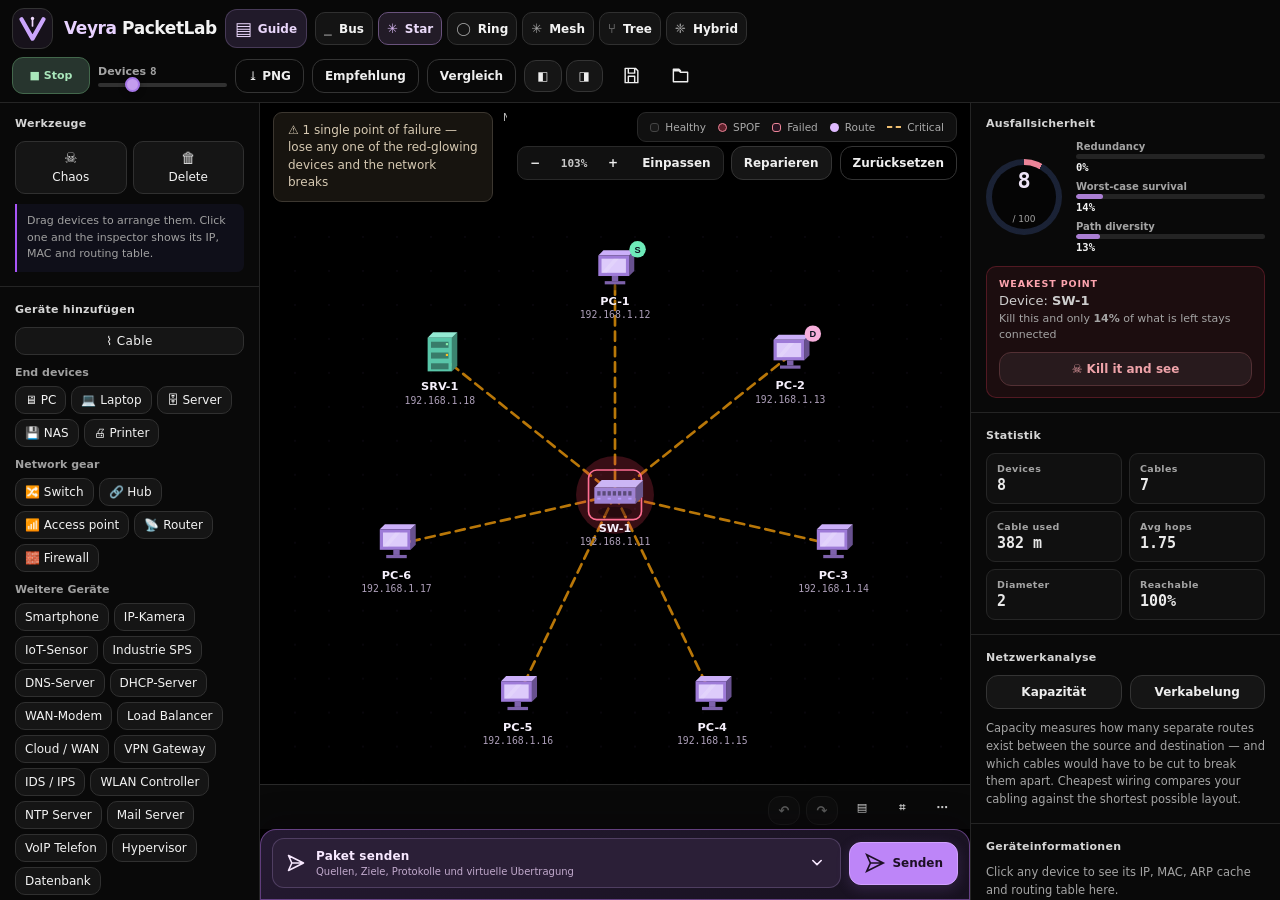
==== commit 3d4bb408: "fix: unify PacketLab device menu rows and remove purple artifacts" ====
--- a/app/src/main/assets/index.html
+++ b/app/src/main/assets/index.html
@@ -34,7 +34,7 @@
 <link rel="stylesheet" href="packetlab-v05.css?v=5">
 <link rel="stylesheet" href="packetlab-v06.css?v=6">
 <link rel="stylesheet" href="packetlab-v06-adjustments.css?v=6">
-<link rel="stylesheet" href="packetlab-v07.css?v=7">
+<link rel="stylesheet" href="packetlab-v07.css?v=71">
 </head>
 <body>
 
@@ -470,12 +470,12 @@
 <script src="js/veyra-ui.js?v=3"></script>
 <script src="js/packetlab-core.js?v=3"></script>
 <script src="js/packetlab-next.js?v=3"></script>
-<script src="js/packetlab-refine.js?v=4"></script>
+<script src="js/packetlab-refine.js?v=71"></script>
 <script src="js/packetlab-wiring-v05.js?v=5"></script>
 <script src="js/packetlab-terminal-v05.js?v=5"></script>
 <script src="js/packetlab-v06-engine.js?v=6"></script>
-<script src="js/packetlab-v06.js?v=6"></script>
-<script src="js/packetlab-v07.js?v=7"></script>
+<script src="js/packetlab-v06.js?v=71"></script>
+<script src="js/packetlab-v07.js?v=71"></script>
 <script src="js/packetlab-v07-diagnostics.js?v=7"></script>
 <script src="js/packetlab-v07-terminals.js?v=7"></script>
 </body>
--- a/app/src/main/assets/packetlab-v07.css
+++ b/app/src/main/assets/packetlab-v07.css
@@ -96,11 +96,21 @@
 .v07-guide-list summary span{font-size:17px;color:#ca9aed}
 .v07-guide-list details[open] summary{border-bottom:1px solid var(--v07-line)}
 .v07-guide-list details p{font-size:12px;line-height:1.7;color:var(--v07-muted);padding:8px 0 13px}
-.v07-device-entry{display:flex!important;align-items:center;gap:14px;text-align:left!important}
-.v07-device-entry>span:last-child{display:flex;flex-direction:column;gap:5px;flex:1}
-.v07-device-entry b{font-size:13px}.v07-device-entry small{color:#c2b4d0;font-size:11px;line-height:1.4}
-.v07-device-symbol{display:grid;place-items:center;flex:0 0 45px;height:45px;
- border-radius:12px;border:1px solid var(--v07-line);background:#2d223b;color:#dbb1f7;font-size:21px}
+/* v0.7.1: device actions use the same two-column grid as legacy rows.
+   Do not force flex or add a second icon inside a row. */
+.pl-options>button.v07-device-entry.vr-option,
+.pl-options>button.v07-firewall-row.vr-option {
+  border:0;
+  border-bottom:1px solid #303030;
+  border-radius:0;
+  background:transparent;
+  color:#ededed;
+  min-height:70px;
+}
+.pl-options>button.v07-device-entry.vr-option:hover,
+.pl-options>button.v07-firewall-row.vr-option:hover {
+  background:#1e1e1e;
+}
 .v07-phone{display:flex;align-items:center;gap:15px;background:#251d31;border:1px solid var(--v07-line);
  border-radius:15px;padding:17px;margin:12px 0}
 .v07-phone>span{font-size:48px;color:#d3afff;line-height:1}
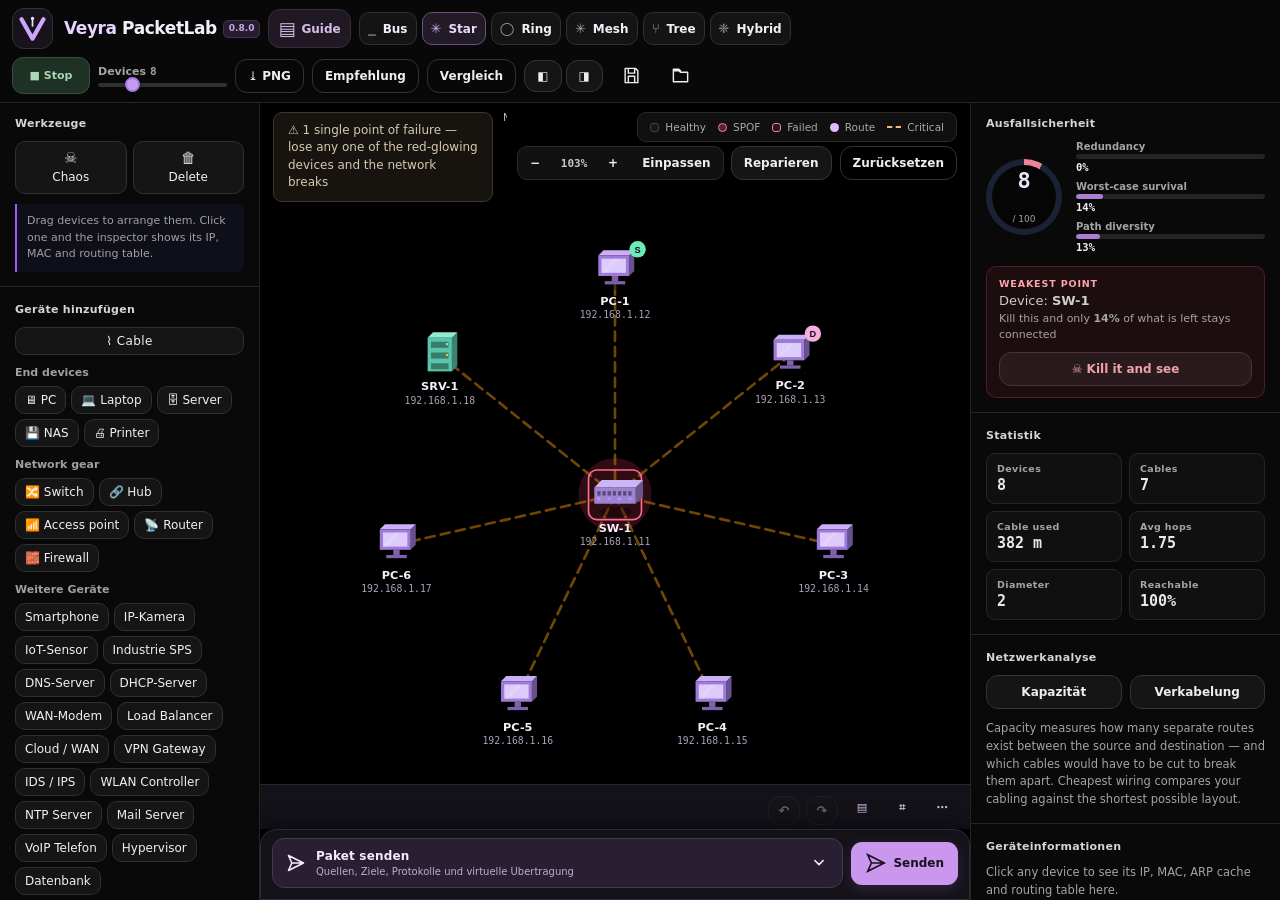
==== commit baf6d230: "feat: PacketLab v0.8 unified OLED device studio and virtual OS environments" ====
--- a/app/src/main/assets/index.html
+++ b/app/src/main/assets/index.html
@@ -35,6 +35,7 @@
 <link rel="stylesheet" href="packetlab-v06.css?v=6">
 <link rel="stylesheet" href="packetlab-v06-adjustments.css?v=6">
 <link rel="stylesheet" href="packetlab-v07.css?v=71">
+<link rel="stylesheet" href="packetlab-v08.css?v=8">
 </head>
 <body>
 
@@ -478,5 +479,7 @@
 <script src="js/packetlab-v07.js?v=71"></script>
 <script src="js/packetlab-v07-diagnostics.js?v=7"></script>
 <script src="js/packetlab-v07-terminals.js?v=7"></script>
+<script src="js/packetlab-v08-device.js?v=8"></script>
+<script src="js/packetlab-v08-os.js?v=8"></script>
 </body>
 </html>
--- a/app/src/main/assets/packetlab-v08.css
+++ b/app/src/main/assets/packetlab-v08.css
@@ -0,0 +1,200 @@
+/* PacketLab 0.8 — unified, sober OLED design system for the simulator.
+   New device menus are isolated from legacy .pl-options decorators.
+   No decorative gradient, glass overlay, fake technical dashboards or
+   colored borders on ordinary action rows.
+*/
+:root{
+ --v8-black:#08070c;--v8-surface:#141219;--v8-raised:#1c1923;
+ --v8-panel:#15131a;--v8-border:#302b38;--v8-soft:#201a2a;
+ --v8-text:#f3eff8;--v8-sub:#ac9fb9;--v8-purple:#bd8de8;
+ --v8-on:#b0dcbf;--v8-red:#ecb6c3;
+ font-family:Inter,Roboto,"Noto Sans",system-ui,sans-serif;
+ color-scheme:dark;
+}
+html,body{background:var(--v8-black);color:var(--v8-text)}
+button,select,input,textarea{font-family:inherit;-webkit-tap-highlight-color:transparent}
+button:focus-visible,select:focus-visible,input:focus-visible{
+ outline:2px solid var(--v8-purple);outline-offset:2px
+}
+button:disabled{opacity:.44;cursor:not-allowed}
+#pl-sheet{background:var(--v8-panel)!important;border:0!important;
+ border-radius:23px 23px 0 0!important;box-shadow:0 -20px 55px rgba(0,0,0,.55)!important}
+#pl-sheet .pl-head{background:var(--v8-surface);border-bottom:1px solid var(--v8-border);
+ min-height:67px;padding:14px 20px}
+#pl-sheet .pl-head strong{font-size:19px;font-weight:760;letter-spacing:-.02em}
+#pl-sheet .pl-head small{font-size:10px;color:var(--v8-sub);letter-spacing:.03em}
+#pl-sheet .pl-body{padding:16px 17px 26px;color:var(--v8-text);
+ overscroll-behavior:contain;touch-action:pan-y}
+#pl-sheet .pl-icon{background:#29252e;border:none;color:#f4ecfc;
+ width:44px;height:44px;border-radius:50%;display:grid;place-items:center}
+#pl-sheet .pl-icon:active{background:#40354b}
+.v8-device-sheet{display:flex;flex-direction:column;gap:13px}
+.v8-device-meta{display:flex;align-items:center;gap:12px;padding:13px 14px;
+ border-radius:13px;background:#211b29;border:1px solid var(--v8-border)}
+.v8-device-icon{width:44px;height:44px;flex:0 0 44px;
+ display:grid;place-items:center;border-radius:11px;background:#30223b;
+ color:#dbb2f8}
+.v8-device-icon svg{width:24px;height:24px}
+.v8-device-summary{flex:1;display:flex;flex-direction:column;gap:4px;
+ min-width:0;overflow-wrap:anywhere}
+.v8-device-summary>span{font-size:10px;color:var(--v8-sub);font-weight:700;letter-spacing:.04em}
+.v8-device-summary strong{font-size:15px;color:var(--v8-text);line-height:1.25}
+.v8-device-summary small{font-size:11px;color:#bcafc9}
+.v8-device-status{font-size:10px;background:#23392b;color:#b0e2bd;
+ border-radius:8px;padding:5px 7px;flex:0 0 auto}
+.v8-device-status.is-offline{background:#38232d;color:#eeb3c2}
+.v8-menu-group{display:flex;flex-direction:column;gap:5px}
+.v8-menu-group>h3{border:0!important;margin:5px 0 3px!important;padding:4px 3px!important;
+ color:#b1a2c2!important;font-size:10px!important;font-weight:800!important;
+ text-transform:uppercase;letter-spacing:.10em}
+.v8-menu-rows{background:var(--v8-surface);border:1px solid #27222e;
+ border-radius:14px;overflow:hidden;display:flex;flex-direction:column;gap:0}
+.v8-action{display:grid;grid-template-columns:43px minmax(0,1fr) 17px;
+ gap:12px;align-items:center;min-height:69px;padding:10px 12px;
+ background:transparent!important;border:0!important;border-bottom:1px solid #29252e!important;
+ border-radius:0!important;text-align:left;width:100%;box-shadow:none!important;
+ color:var(--v8-text);cursor:pointer;touch-action:manipulation}
+.v8-action:last-child{border-bottom:none!important}
+.v8-action:hover{background:#211b29!important}
+.v8-action:active{background:#32283d!important}
+.v8-action-icon{width:42px;height:42px;display:grid;place-items:center;
+ background:#26202f;color:#d0a8ed;border:1px solid #3b3346;border-radius:12px}
+.v8-action-icon svg{width:21px;height:21px}
+.v8-action-copy{display:flex;flex-direction:column;gap:4px;min-width:0}
+.v8-action-copy strong{font-size:13px;font-weight:740;line-height:1.35;
+ color:var(--v8-text);overflow-wrap:anywhere}
+.v8-action-copy small{font-size:11px;line-height:1.4;color:var(--v8-sub);
+ overflow-wrap:anywhere}
+.v8-chevron{width:16px;height:16px;color:#85788f}
+.v8-danger-section{margin:4px 0 0}
+.v8-danger-section>.v8-action{background:#251820!important;border:1px solid #563039!important;
+ border-radius:12px!important}
+.v8-action-danger .v8-action-icon{background:#33222b;color:#f1b4c3;border-color:#583944}
+.v8-action-danger .v8-action-copy strong{color:#f2c0cb}
+.v8-action-danger .v8-chevron{color:#ca7f91}
+.v8-delete-prompt{text-align:center;display:flex;align-items:center;
+ flex-direction:column;gap:12px;padding:16px}
+.v8-delete-prompt svg{width:35px;height:35px;color:var(--v8-red)}
+.v8-delete-prompt strong{font-size:17px}
+.v8-delete-prompt p{font-size:12px;line-height:1.6;color:var(--v8-sub)}
+.v8-bottom-actions{display:flex;gap:9px;margin-top:14px;
+ padding-top:15px;border-top:1px solid var(--v8-border)}
+.v8-bottom-actions>button{flex:1;min-height:45px;padding:9px 12px;
+ color:var(--v8-text);background:#30273c;border:1px solid #4a3c56;
+ border-radius:11px;font-weight:700;font-size:12px}
+.v8-bottom-actions>button:last-child{color:#201229;background:#c79aeb;border-color:#c79aeb}
+.v8-bottom-actions>button.v8-confirm-danger{color:#ffd9e2;background:#572b3a;border-color:#784454}
+.v8-modal-intro{padding:16px;background:#241d2e;border:1px solid #342a3f;border-radius:13px}
+.v8-modal-intro b{font-size:16px}
+.v8-modal-intro p{font-size:12px;color:var(--v8-sub);line-height:1.55;margin-top:8px}
+.v8-os-choices,.v8-services{display:grid;gap:7px;margin:13px 0}
+.v8-os-choice,.v8-service{display:flex;align-items:center;justify-content:space-between;gap:10px;
+ min-height:52px;padding:10px 13px;background:#201b29;border:1px solid #36303f;
+ border-radius:10px;font-size:13px;color:var(--v8-text)}
+.v8-os-choice input,.v8-service input{width:19px;height:19px;accent-color:#c58af2}
+.v8-service>span{display:flex;flex-direction:column;gap:4px;font-size:12px}
+.v8-service small{color:var(--v8-sub);font-size:10px}
+.v8-hint{font-size:12px;line-height:1.55;color:var(--v8-sub)}
+/* Ensure v0.7.1 legacy device rows remain neutral if visited by an older handler. */
+#pl-sheet .pl-options>button.v07-device-entry,
+#pl-sheet .pl-options>button.v07-firewall-row,
+#pl-sheet .pl-options>button.v06-firewall-entry{
+ background:transparent!important;border:0!important;border-bottom:1px solid #29252e!important;
+ box-shadow:none!important;border-radius:0!important
+}
+/* Major navigation surfaces share one OLED elevation and one selection language. */
+.v-nav{background:#100e14!important;border-top:1px solid #28232e!important;
+ gap:5px;padding:7px 8px!important}
+.v-nav button{border-radius:12px!important;color:#988caa!important;
+ background:transparent!important;border:0!important}
+.v-nav button.is-active{background:#31213e!important;color:#ead5ff!important}
+.v-nav button svg{width:23px;height:23px}
+.v-float{background:var(--v8-surface)!important;border-color:#2b2632!important}
+.v-float .v-fab,.v-float .pl-tool{border:0!important;background:transparent!important;
+ box-shadow:none!important;color:#d6bded!important}
+.v-float .v-fab--main{border-radius:12px!important;background:#31233d!important}
+.v06-action-rail.v07-replaced-rail{display:none!important}
+.v06-sendbar{background:var(--v8-surface)!important;border-color:#30283d!important;
+ box-shadow:0 -5px 18px #0007!important}
+.v06-sendhead>button:first-child{background:#282032!important;
+ border-color:#46364f!important;border-radius:12px!important}
+.v07-quick-send{background:#ca96ee!important;color:#17101d!important;
+ border:0!important;border-radius:11px!important;min-height:43px}
+#v06-sim-state.v07-sim-top{border:1px solid #3c4b41!important;background:#1f3025!important;
+ font-size:11px;color:#acd7b6!important}
+#v06-sim-state.v07-sim-top.paused{background:#292133!important;
+ border-color:#4b3b5a!important;color:#e0b6f3!important}
+.v07-top-guide{border:1px solid #34303a!important;background:#201923!important;
+ color:#d7bee8!important}
+#pl-sheet .v07-hero,#pl-sheet .v06-hero-card{background:#231c2b!important;
+ border:1px solid #373043!important;box-shadow:none!important;border-radius:13px}
+#pl-sheet .v07-hero b{font-weight:800;color:var(--v8-text)}
+#pl-sheet .v07-row,#pl-sheet .v07-preset-grid button,
+#pl-sheet .v07-device-tile{background:#211b29!important;
+ border-color:#38303f!important;box-shadow:none!important;border-radius:12px}
+#pl-sheet .v07-row:hover,#pl-sheet .v07-preset-grid button:hover{
+ background:#32253d!important}
+#pl-sheet .v07-action,#pl-sheet .v07-field input,#pl-sheet .v07-field select{
+ border-color:#43384b!important;background:#292231!important;box-shadow:none!important}
+#pl-sheet .v07-rule{background:#211b29!important;border-color:#3b3144!important}
+#pl-sheet .v07-issue{background:#302229!important}
+@media(max-width:650px){
+ .v8-device-meta{padding:11px}
+ .v8-device-icon{width:39px;height:39px;flex-basis:39px}
+ .v8-action{grid-template-columns:40px minmax(0,1fr) 14px;
+  min-height:66px;gap:11px;padding:10px}
+ .v8-action-icon{width:40px;height:40px}
+ .v8-device-summary small{font-size:10px}
+ .v8-device-status{font-size:9px}
+}
+@media(max-width:365px){
+ .v8-action{gap:8px}
+ .v8-device-status{display:none}
+}
+
+/* Veyra Virtual OS Terminal — context-rich, entirely simulated */
+.v8-terminal{display:flex;flex-direction:column;gap:12px;min-width:0}
+.v8-terminal-head{display:flex;align-items:center;gap:11px;
+ background:#221c2b;border:1px solid #34303e;border-radius:13px;padding:12px}
+.v8-terminal-head>div{display:flex;flex-direction:column;gap:4px;min-width:0;flex:1}
+.v8-terminal-head strong{font-size:13px;font-weight:820;color:#f1e8f8}
+.v8-terminal-head small{font-size:10px;line-height:1.4;color:#b8a8c6}
+.v8-terminal-uptime{font-size:10px;color:#96c7a9;font-variant-numeric:tabular-nums}
+.v8-terminal-led{width:9px;height:9px;background:#8ed4a9;
+ border-radius:50%;box-shadow:0 0 0 3px #274433}
+.v8-terminal-tools{display:flex;gap:7px;flex-wrap:wrap}
+.v8-terminal-tools button{font-size:11px;font-weight:750;padding:8px 10px;
+ background:#27222e;color:#d3c2df;border:1px solid #37303f;border-radius:8px}
+.v8-terminal-output{display:block;overflow-x:auto;overflow-y:auto;
+ min-height:220px;max-height:min(45dvh,435px);background:#090b0e;
+ border:1px solid #2b2b36;border-radius:12px;padding:15px;
+ color:#d8e2d5;font:500 12px/1.65 ui-monospace,"Cascadia Code",Consolas,Monaco,monospace!important;
+ margin:0;white-space:pre-wrap;overflow-wrap:anywhere;touch-action:pan-y;
+ -webkit-overflow-scrolling:touch;overscroll-behavior:contain}
+.v8-terminal-shortcuts{display:flex;gap:6px;overflow-x:auto;
+ padding:3px 0 8px;scroll-snap-type:x proximity;overscroll-behavior:contain}
+.v8-terminal-shortcuts button{white-space:nowrap;font:650 11px/1.3 ui-monospace,monospace;
+ color:#d7b9ed;background:#30243a;border:1px solid #4b3c55;border-radius:9px;
+ padding:9px 12px;min-height:38px;scroll-snap-align:start}
+.v8-terminal-command{display:flex;flex-wrap:wrap;align-items:center;gap:9px;
+ background:#17151c;border:1px solid #4d3c58;border-radius:12px;padding:9px}
+.v8-terminal-command span{flex:0 1 auto;font:700 11px/1.3 ui-monospace,monospace;
+ color:#ce91ee;max-width:65%;overflow-wrap:anywhere}
+.v8-terminal-command input{flex:1 1 145px;min-width:0;background:#1d1a24;
+ border:0!important;color:#f5ecff;outline:0;padding:10px 8px;
+ font:500 12px/1.4 ui-monospace,monospace}
+.v8-terminal-command button{background:#c994f1;border:0;border-radius:9px;
+ font-size:11px;font-weight:850;color:#1b0e25;min-height:41px;padding:9px 13px}
+@media(max-width:440px){
+ .v8-terminal-command{gap:7px}
+ .v8-terminal-command span{flex:0 0 100%;max-width:100%}
+ .v8-terminal-command input{flex:1 1 160px}
+ .v8-terminal-output{font-size:11px!important}
+}
+
+/* Version is visible inside the app so older installed APKs are identifiable. */
+#v8-app-version{display:inline-block;vertical-align:middle;margin-left:6px;
+ font-size:9px;font-weight:800;letter-spacing:0;color:#c8a4e9;
+ border:1px solid #42334d;background:#261d30;border-radius:5px;
+ padding:3px 5px;line-height:1.1;white-space:nowrap}
+@media(max-width:420px){#v8-app-version{font-size:8px;padding:2px 4px;margin-left:4px}}
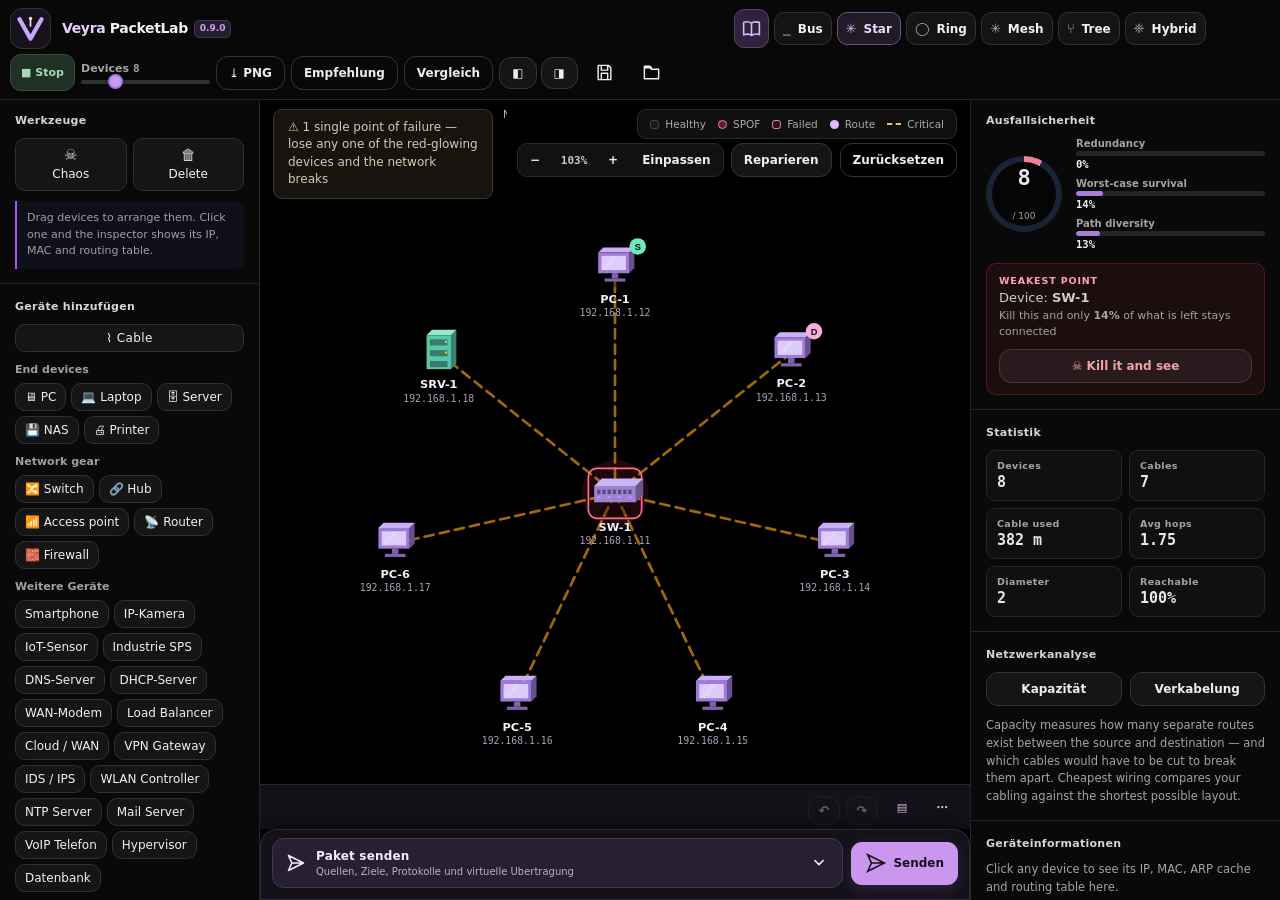
==== commit 745bc5f1: "feat: PacketLab 0.9 Network Lab Training and NetAtLab guide" ====
--- a/app/src/main/assets/index.html
+++ b/app/src/main/assets/index.html
@@ -36,6 +36,7 @@
 <link rel="stylesheet" href="packetlab-v06-adjustments.css?v=6">
 <link rel="stylesheet" href="packetlab-v07.css?v=71">
 <link rel="stylesheet" href="packetlab-v08.css?v=8">
+<link rel="stylesheet" href="packetlab-v09.css?v=9">
 </head>
 <body>
 
@@ -481,5 +482,14 @@
 <script src="js/packetlab-v07-terminals.js?v=7"></script>
 <script src="js/packetlab-v08-device.js?v=8"></script>
 <script src="js/packetlab-v08-os.js?v=8"></script>
+<script src="js/packetlab-v09-book-data.js?v=9"></script>
+<script src="js/packetlab-v09-guide.js?v=9"></script>
+<script src="js/packetlab-v09-ui.js?v=9"></script>
+<script src="js/packetlab-v09-training.js?v=9"></script>
+<script src="js/packetlab-v09-discovery.js?v=9"></script>
+<script src="js/packetlab-v09-quickedit.js?v=9"></script>
+<script src="js/packetlab-v09-building.js?v=9"></script>
+<script src="js/packetlab-v09-firewall.js?v=9"></script>
+<script src="js/packetlab-v09-diagnostics.js?v=9"></script>
 </body>
 </html>
--- a/app/src/main/assets/packetlab-v09.css
+++ b/app/src/main/assets/packetlab-v09.css
@@ -0,0 +1,362 @@
+/* PacketLab v0.9 · Net@Lab unified OLED interface.
+ * Screens built from deliberate Android layouts, never native select popups.
+ */
+:root{--v9-surface:#17121e;--v9-surface2:#241c2d;--v9-line:#403148;
+ --v9-purple:#be8fe9;--v9-purple-strong:#d6aaff;--v9-text:#f4ebfc;
+ --v9-muted:#b6a8c3;--v9-black:#08060d;--v9-error:#f3b5c5;
+ color-scheme:dark;}
+body{background:var(--v9-black)}
+#pl-sheet{border:none!important;background:#130f19!important;
+ box-shadow:0 -15px 50px rgba(0,0,0,.65)!important}
+#pl-sheet .pl-body{padding:15px 16px 22px;overscroll-behavior:contain}
+#pl-sheet .pl-head{background:#17121d;border-color:#302638}
+#pl-sheet .pl-head strong{font-size:18px}
+#pl-sheet .pl-icon:active{transform:scale(.95)}
+#vr-picker{background:#191420!important;border:1px solid #574168!important;
+ border-radius:19px 19px 0 0!important}
+#vr-picker-shade{background:rgba(0,0,0,.7)!important}
+.v9-native-select{display:none!important;pointer-events:none!important}
+.v9-select-button{display:flex!important;align-items:center!important;
+ justify-content:space-between!important;gap:10px!important;width:100%;min-width:0;
+ padding:11px 12px!important;min-height:43px!important;border-radius:10px!important;
+ border:1px solid #604777!important;background:#261d31!important;
+ color:#f2e8fc!important;font-size:12px!important;font-weight:650!important;
+ text-align:left!important;box-shadow:none!important;appearance:none!important}
+.v9-select-button svg{height:17px;width:17px;flex-shrink:0;color:#d6b9ed}
+.v9-select-button span{overflow:hidden;text-overflow:ellipsis;white-space:nowrap}
+.v9-select-button:active{background:#382844!important}
+.v9-select-button:hover{border-color:#9471b6!important}
+.topbar,.topbar__right{min-width:0}
+.topbar{gap:5px!important;padding-left:10px!important;padding-right:9px!important}
+.topbar__right{display:flex!important;gap:6px!important;align-items:center!important;
+ flex-wrap:nowrap!important;justify-content:flex-end;min-width:0}
+.brand{flex:1 1 auto;min-width:0!important;overflow:hidden}
+.brand h1,.brand p{overflow:hidden;text-overflow:ellipsis;white-space:nowrap}
+.brand h1{font-size:14px!important;line-height:1.35}
+.brand p{font-size:9px!important}
+#v9-book{display:grid!important;place-items:center!important;flex:0 0 35px!important;
+ height:35px!important;width:35px!important;min-width:35px!important;padding:7px!important;
+ border-radius:10px!important;background:#30223c!important;
+ border:1px solid #584268!important;color:#deb7f7!important;box-shadow:none!important}
+#v9-book svg{height:21px;width:21px}
+.v07-top-guide#v9-book>span{display:none}
+#v06-sim-state.v07-sim-top{height:37px;min-width:65px!important;padding:7px!important}
+.topbar__actions{gap:5px!important}
+@media(max-width:430px){
+ .topbar{padding:8px 6px!important;gap:4px!important}
+ .topbar__right{gap:4px!important}
+ .brand__logo{flex:0 0 37px}
+ .brand h1{font-size:12px!important}
+ #v9-book{width:32px!important;height:34px!important;min-width:32px!important;flex-basis:32px!important}
+ #v06-sim-state.v07-sim-top{min-width:57px!important;font-size:10px!important}
+}
+.v9-packet-composer>.sendbar__row:not(.sendbar__row--actions){display:none!important}
+.v9-packet-composer>.sendbar__row--actions{display:none!important}
+.v9-packet-composer #v06-send-now,.v9-packet-composer #v06-last-result{display:none!important}
+.v9-packet-composer .v06-sendfoot{display:none!important}
+.v9-packet-composer .v06-panel-intro{display:flex;flex-direction:column!important;align-items:stretch!important;
+ gap:10px;padding:4px 3px 0}
+.v9-packet-composer .v06-panel-intro>div{width:100%;gap:4px}
+.v9-packet-composer .v06-panel-intro b{font-size:13px}
+.v9-packet-composer .v06-panel-intro span{font-size:11px}
+.v9-packet-composer .v06-packet-panel{background:#17121e!important;border:1px solid #392945!important;
+ border-radius:13px!important;padding:12px!important;gap:12px!important}
+.v9-packet-composer .v06-packet-fields{display:grid!important;
+ grid-template-columns:repeat(2,minmax(0,1fr))!important;gap:10px!important}
+.v9-packet-composer .v06-packet-fields label{font-size:10px;gap:6px;font-weight:700}
+.v9-packet-composer .v06-packet-fields input{border:1px solid #5f4972;border-radius:10px;
+ background:#241a2e;color:#f1e8fd;min-height:42px;max-width:100%;width:100%;font-size:12px}
+.v9-packet-composer .v06-packet-options{border-top:1px solid #37283e;padding-top:12px;gap:8px}
+.v9-packet-composer .v06-packet-options label{font-size:11px}
+.v9-packet-composer .v06-packet-options input{accent-color:#bd87e8}
+.v9-endpoints{display:grid;grid-template-columns:repeat(2,minmax(0,1fr));gap:9px}
+.v9-endpoints label{min-width:0;font-size:10px;font-weight:750;color:#c9b6d9;
+ display:flex;flex-direction:column;gap:6px}
+.v9-transfer-only{display:none!important}
+.v9-transfer-enabled .v9-transfer-only{display:flex!important}
+#v06-pick-endpoints{width:100%;border:1px solid #664b83!important;
+ background:#332442!important;min-height:42px;border-radius:10px}
+.v9-packet-composer .v06-packet-panel input,.v9-packet-composer .v9-select-button{max-width:100%!important}
+.v06-sendbar.v06-collapsed>.v06-packet-panel{display:none!important}
+.v9-header{display:flex;flex-direction:column;gap:7px;background:#2c2036;
+ border:1px solid #48344e;border-radius:14px;padding:15px;margin-bottom:15px}
+.v9-header b{font-size:15px;color:#f4e9ff;line-height:1.4}
+.v9-header small{font-size:11px;color:#c9b3d8;line-height:1.55}
+.v9-actions{display:flex;flex-wrap:wrap;gap:8px;padding:9px 0}
+.v9-actions>button,.v9-action{background:#31243e;border:1px solid #554167;color:#ebd9fc;
+ border-radius:11px;min-height:43px;padding:9px 12px;font-size:11px;font-weight:800;
+ flex:1 1 115px}
+.v9-actions>button.v9-primary,.v9-primary{background:#c58ef0!important;color:#201028!important;
+ border:1px solid #cf9cf3!important}
+.v9-action:active,.v9-actions button:active{transform:scale(.98)}
+.v9-field{display:flex;flex-direction:column;gap:7px;min-width:0;margin:9px 0;
+ font-size:10px;color:#cab6d9;font-weight:710}
+.v9-field>span{line-height:1.3}
+.v9-field input,.v9-field textarea,.v9-field select{background:#251a31;color:#f2e9fd;
+ border:1px solid #5a446c;padding:11px;border-radius:10px;min-height:42px;width:100%;min-width:0;
+ font-size:12px;font-family:inherit;resize:vertical}
+.v9-two-col{display:grid;grid-template-columns:repeat(2,minmax(0,1fr));gap:9px}
+.v9-two-col .v9-field{margin:0}
+.v9-hint{font-size:11px;line-height:1.6;color:#bdafc8;margin:10px 1px}
+.v9-empty{font-size:12px;color:#bdafcc;padding:15px;background:#211b28;border-radius:11px}
+.v9-mini-stats{display:grid;grid-template-columns:repeat(auto-fit,minmax(78px,1fr));
+ gap:7px;margin:12px 0}
+.v9-mini-stats>span{background:#291e32;border:1px solid #43344e;border-radius:10px;
+ padding:11px 9px;display:flex;flex-direction:column;gap:5px;font-size:10px;color:#bba9ca}
+.v9-mini-stats strong{font-size:18px;color:#edceff;line-height:1.2}
+.v9-menu-list{display:flex;flex-direction:column;gap:8px;margin:12px 0}
+.v9-menu-row{display:grid;grid-template-columns:39px minmax(0,1fr) 18px;
+ align-items:center;gap:12px;background:#221a2b;border:1px solid #3a2c45;border-radius:12px;
+ min-height:68px;padding:11px;color:#f5eafb;text-align:left}
+.v9-menu-row>span:nth-child(2){display:flex;flex-direction:column;gap:5px;min-width:0}
+.v9-menu-row strong{font-size:12px}
+.v9-menu-row small{font-size:10px;color:#baa8c7;line-height:1.4}
+.v9-row-icon{width:39px;height:39px;display:grid;place-items:center;border-radius:10px;
+ background:#342540;color:#d8abf5}
+.v9-row-arrow{color:#bc98d7;font-size:20px;text-align:center}
+.v9-brand{display:flex;gap:13px;align-items:center;border:1px solid #62447a;
+ padding:17px;background:#291b37;border-radius:13px}
+.v9-brand>span{color:#d3a4f6;font-size:32px;font-weight:900}
+.v9-brand>div{display:flex;flex-direction:column;gap:5px}
+.v9-brand b{font-size:18px}.v9-brand small{font-size:11px;color:#cdb4dc}
+.v9-library-list,.v9-tasklist{display:grid;gap:10px;margin:14px 0}
+.v9-library-item{border:1px solid #392d43;background:#201a28;
+ border-radius:12px;padding:12px;display:flex;flex-direction:column;gap:10px}
+.v9-library-item>div:first-child{display:flex;flex-direction:column;gap:5px}
+.v9-library-item strong{font-size:13px;color:#f4e8fc}
+.v9-library-item small{font-size:10px;color:#bdaccb}
+.v9-library-item>div:last-child{display:flex;flex-wrap:wrap;gap:6px}
+.v9-library-item button,.v9-taskrow button,.v9-building-row button{background:#342741;
+ border:1px solid #524065;color:#ecd9ff;border-radius:8px;padding:8px 10px;font-size:10px}
+.v9-taskrow{display:grid;grid-template-columns:30px minmax(0,1fr) auto auto;
+ align-items:center;gap:8px;background:#231b2b;border:1px solid #3d3047;
+ border-radius:11px;padding:10px}
+.v9-tasknum{display:grid;place-items:center;width:30px;height:30px;background:#49305d;
+ color:#ecceff;border-radius:9px;font-size:12px}
+.v9-taskrow>div{display:flex;flex-direction:column;gap:5px;min-width:0}
+.v9-taskrow b{font-size:12px}.v9-taskrow small{font-size:10px;color:#bfadc9;line-height:1.45}
+.v9-player-header{background:#2a1f35;border:1px solid #5b4368;border-radius:15px;
+ padding:17px;display:flex;justify-content:space-between;gap:14px;align-items:center}
+.v9-player-header h2{font-size:19px;margin:6px 0 7px;color:#f8ebff}
+.v9-player-header small{color:#d8b5f2;font-size:10px;letter-spacing:.07em}
+.v9-player-header p{color:#c6b5d2;font-size:11px;line-height:1.55;margin:0}
+.v9-player-header>strong{font-size:25px;color:#d3a5f3}
+.v9-progress{height:8px;border-radius:8px;background:#241c31;
+ overflow:hidden;margin:13px 0}
+.v9-progress>i{height:100%;background:linear-gradient(90deg,#9b6ac6,#cf9bf4);
+ display:block;transition:width .28s}
+.v9-chapter{border:1px solid #43324c;background:#1c1723;
+ border-radius:13px;margin:11px 0;overflow:hidden}
+.v9-chapter-head{display:flex;justify-content:space-between;gap:9px;padding:12px 13px;
+ background:#2b2036;color:#eed8ff;font-size:12px}
+.v9-chapter-head span{color:#c9afd8;font-size:11px}
+.v9-player-task{display:flex;gap:10px;padding:13px;border-top:1px solid #352a3c}
+.v9-player-task>div{display:flex;flex-direction:column;gap:6px;flex:1}
+.v9-player-task b{font-size:12px}
+.v9-player-task small,.v9-player-task p{font-size:10px;color:#bba9c9;line-height:1.55}
+.v9-player-task summary{font-size:11px;color:#dbb1fb;cursor:pointer}
+.v9-taskmark{color:#ad81cf;font-size:18px}
+.v9-player-task.is-done .v9-taskmark{color:#a5e2bc}
+.v9-first-open .pl-head{animation:v9-task-glow .48s ease-in-out 3}
+@keyframes v9-task-glow{50%{background:#4b3562!important}}
+
+/* Net@Lab book. Purple Veyra, white Lab. */
+.v9-doc-brand{display:flex;gap:15px;align-items:center;border:1px solid #624578;
+ border-radius:15px;background:#281c34;padding:16px}
+.v9-doc-brand>svg{height:38px;width:38px;color:#c58cf4;flex-shrink:0}
+.v9-doc-brand>div{min-width:0}
+.v9-doc-brand h2{font-size:25px;margin:0!important;padding:0!important;
+ border:none!important;font-weight:900!important;color:#fff!important;letter-spacing:-.04em}
+.v9-doc-brand h2 span{color:#cb94f4}
+.v9-doc-brand small{font-size:10px;color:#bfa9ce}
+.v9-doc-brand small strong{color:#d5a4f7}
+.v9-doc-brand small strong span{color:#fff}
+.v9-doc-intro{font-size:11px;line-height:1.6;color:#bcacc9;margin:14px 0}
+.v9-doc-filters{display:grid;grid-template-columns:1fr minmax(105px,36%);gap:8px}
+.v9-doc-filters input{background:#241b2f;color:#f6ebff;border:1px solid #543f64;
+ border-radius:10px;padding:10px;font-size:12px;width:100%;min-width:0}
+.v9-doc-meta{display:flex;justify-content:space-between;align-items:center;gap:8px;
+ margin:12px 0;color:#c6b7cf;font-size:10px}
+.v9-doc-meta button{background:#2f2340;color:#e7caff;border:1px solid #523a63;
+ border-radius:8px;padding:8px 10px;font-size:10px}
+.v9-doc-layout{display:grid;grid-template-columns:minmax(135px,37%) minmax(0,1fr);
+ gap:10px;align-items:start}
+#v9-doc-toc{display:flex;flex-direction:column;gap:4px;overflow:auto;
+ max-height:50dvh;border:1px solid #403149;border-radius:12px;padding:7px;background:#17121c}
+.v9-doc-item{display:flex;align-items:center;gap:7px;padding:9px 7px;background:transparent;
+ border:0;border-radius:8px;color:#ebddfa;text-align:left;min-height:47px}
+.v9-doc-item.selected{background:#382449;color:#f9dffe}
+.v9-doc-item>span:nth-child(2){display:flex;flex-direction:column;gap:3px;min-width:0}
+.v9-doc-item b{font-size:10px;line-height:1.4}
+.v9-doc-item small{font-size:9px;color:#b9a4cb}
+.v9-doc-mark{font-size:11px;color:#bd8ce1;flex:0 0 12px}
+.v9-bookmark{font-size:12px;color:#e9c5fe}
+#v9-doc-article{border:1px solid #392c43;background:#1b1522;border-radius:12px;
+ min-width:0;overflow:hidden}
+.v9-doc-article-heading{padding:15px;border-bottom:1px solid #382c40}
+.v9-doc-article-heading small{font-size:9px;color:#ba8ae2;font-weight:800}
+.v9-doc-article-heading h2{color:#f3e8ff!important;font-size:16px!important;line-height:1.38;
+ margin:8px 0!important;border:0!important;padding:0!important}
+.v9-doc-article-heading span{font-size:10px;color:#a99bb6}
+.v9-doc-body{padding:12px 14px;max-height:55dvh;overflow:auto;
+ overscroll-behavior:contain;touch-action:pan-y}
+.v9-doc-body p{font-size:11px;color:#d9c9e5;line-height:1.75;margin:0 0 14px;overflow-wrap:anywhere}
+.v9-doc-code{border:1px solid #3f3548;background:#101017;border-radius:10px;
+ margin:12px 0;padding:10px;position:relative}
+.v9-doc-code pre{white-space:pre-wrap;overflow-wrap:anywhere;color:#cdeacb;font-size:10px;line-height:1.65}
+.v9-doc-code button{float:right;background:#392b44;color:#e7d0f6;
+ border:1px solid #5e4576;border-radius:7px;font-size:9px;padding:5px}
+.v9-doc-article-actions{display:flex;flex-wrap:wrap;gap:6px;padding:10px;border-top:1px solid #33263d}
+.v9-doc-article-actions button{font-size:10px;border:1px solid #4b3956;
+ background:#2d2138;color:#ebd7fb;border-radius:8px;padding:8px;flex:1}
+@media(max-width:650px){
+ .v9-doc-layout{grid-template-columns:1fr}
+ #v9-doc-toc{display:flex;flex-direction:row;overflow-x:auto;overflow-y:hidden;
+ max-height:74px;min-height:69px}
+ .v9-doc-item{min-width:142px;max-width:186px;flex:0 0 auto}
+ .v9-doc-item b{font-size:10px}
+ .v9-doc-body{max-height:55dvh}
+}
+/* Quick Edit hold overlay. Only in Network Lab. */
+.v9-quick-shade{position:fixed;inset:0;z-index:500;background:rgba(0,0,0,.03);
+ pointer-events:none}
+.v9-quick-rail,.v9-quick-sub{position:absolute;pointer-events:auto;
+ border:1px solid #51405d;background:#17131c;color:#f7edff;
+ border-radius:15px;box-shadow:0 20px 45px #000c;overflow:hidden;
+ backdrop-filter:none;touch-action:none}
+.v9-quick-rail{width:min(270px,68vw);max-height:min(67vh,570px);overflow:auto}
+.v9-quick-title{padding:12px 14px;background:#2c2038;display:flex;flex-direction:column;gap:4px}
+.v9-quick-title strong{font-size:14px;color:#ead1ff}
+.v9-quick-title small{font-size:10px;color:#bba7ce}
+.v9-quick-main-item{display:flex;align-items:center;gap:10px;
+ padding:10px 11px;min-height:47px;font-size:11px;border-bottom:1px solid #312739}
+.v9-quick-main-item.is-hover{background:#4b3060}
+.v9-quick-main-item b{font-weight:720;flex:1}
+.v9-quick-main-item>span:last-child{font-size:17px;color:#b79ad1}
+.v9-quick-glyph{width:29px;height:29px;display:grid;place-items:center;
+ border-radius:8px;background:#33263f;color:#d4a8ed}
+.v9-quick-sub{min-width:180px;max-width:58vw;max-height:55vh;overflow:auto}
+.v9-quick-subtitle{padding:11px;font-size:11px;font-weight:800;color:#d8b3f4;
+ background:#2c2037}
+.v9-quick-option{padding:11px 12px;min-height:47px;display:flex;flex-direction:column;
+ gap:4px;border-bottom:1px solid #382b41}
+.v9-quick-option strong{font-size:12px}
+.v9-quick-option small{font-size:9px;color:#bca6cd}
+.v9-quick-option.is-hover{background:#503263;color:#fff}
+.v9-smart-progress .v9-progress{margin:20px 0}
+.v9-fix-steps{background:#201927;border:1px solid #42304e;border-radius:12px;padding:12px}
+.v9-fix-steps p{font-size:11px;color:#c5e5cd;line-height:1.55;margin:0 0 10px}
+/* Opt-in network discovery */
+.v9-note{border:1px solid #493a56;border-radius:12px;background:#241d2d;padding:12px}
+.v9-note b{font-size:12px;color:#f0dcff}
+.v9-note p{font-size:11px;color:#c4b2d3;line-height:1.55;margin:7px 0 0}
+.v9-note-error{font-size:11px;color:#ffbbc8;background:#3f2632;
+ border:1px solid #6a3b4f;border-radius:10px;padding:12px}
+.v9-check{display:flex;gap:11px;align-items:center;justify-content:space-between;
+ background:#241c2e;border:1px solid #43354e;border-radius:11px;
+ padding:12px;font-size:11px;color:#e4d7f0;line-height:1.45;margin:7px 0}
+.v9-check input{width:19px;height:19px;accent-color:#bb84ed;flex-shrink:0}
+.v9-check span{display:flex;flex-direction:column;gap:4px}
+.v9-check b{font-size:12px}
+.v9-check small{font-size:10px;color:#b5a5c2}
+.v9-found-list{display:grid;gap:6px;max-height:230px;overflow:auto;margin:9px 0}
+.v9-found-device{display:flex;gap:10px;align-items:center;border:1px solid #3d3049;
+ background:#231c2a;border-radius:9px;padding:10px}
+.v9-found-device input{accent-color:#be8eec;width:18px;height:18px}
+.v9-found-device span{display:flex;flex-direction:column;gap:5px}
+.v9-found-device b{font-size:11px}.v9-found-device small{font-size:10px;color:#baa9cb}
+.v9-scan-results details{color:#cdb8db;margin:10px 0}
+.v9-scan-results summary{font-size:11px;font-weight:770;cursor:pointer}
+/* 2D floors. No perspective or fake 3D effects. */
+.v9-building-toggle{display:flex;gap:13px;align-items:center;text-align:left;
+ min-height:66px;background:#21192b;border:1px solid #43334f;
+ border-radius:12px;padding:10px 14px;margin:10px 6px;color:#f2e8fa}
+.v9-building-toggle>span:first-child{font-size:27px;color:#c99eeb}
+.v9-building-toggle>span:last-child{display:flex;flex-direction:column;gap:6px}
+.v9-building-toggle b{font-size:12px}
+.v9-building-toggle small{font-size:10px;color:#b8a6c4}
+.v9-building-toggle.is-on{border-color:#bf88ee;background:#34223e}
+.v9-building-shortcut{display:flex;align-items:center;gap:7px;
+ padding:9px 12px!important;border:1px solid #5a456a!important}
+.v9-building-shortcut span{font-size:11px}
+#v9-building-layer{position:absolute;inset:45px 0 74px;z-index:4;
+ display:flex;flex-direction:column;pointer-events:auto;background:#0a0911eb;
+ border-top:1px solid #3a2c45;min-height:100px}
+#v9-building-layer[hidden]{display:none!important}
+.v9-floorbar{display:flex;align-items:center;justify-content:center;gap:8px;
+ background:#1e1726;border-bottom:1px solid #403449;padding:7px}
+.v9-floorbar strong{color:#e6c6f9;font-size:12px;min-width:110px;text-align:center}
+.v9-floorbar button{background:#30243d;border:1px solid #544361;
+ min-width:35px;min-height:34px;color:#d8b1fa;border-radius:8px;font-size:18px}
+#v9-floor-editor{padding:6px 10px;font-size:11px}
+#v9-building-svg{flex:1;width:100%;min-height:0;touch-action:none}
+#v9-building-hint{font-size:10px;color:#cab8d8;padding:8px 12px;
+ background:#1c1623;min-height:29px}
+.v9-building-palette{display:grid;grid-template-columns:repeat(2,minmax(0,1fr));gap:7px;margin:11px 0}
+.v9-building-palette button{display:flex;flex-direction:column;align-items:flex-start;gap:4px;
+ background:#291f34;border:1px solid #4b3c56;border-radius:11px;padding:13px;color:#f0e4f9}
+.v9-building-palette strong{font-size:11px}
+.v9-building-palette small{font-size:10px;color:#bdabc9}
+.v9-building-row{display:flex;align-items:center;justify-content:space-between;padding:8px 0;
+ border-bottom:1px solid #3e3146;font-size:11px}
+/* Network Firewall, Inspector, Analysis */
+.v9-section{display:flex;justify-content:space-between;align-items:center;
+ gap:12px;font-size:12px!important;font-weight:850!important;
+ color:#e8ccfa!important;padding:11px 0 6px!important;
+ border-bottom:1px solid #3b2c47!important;margin:16px 0 9px!important}
+.v9-section small{color:#baa7ca;font-size:10px}
+.v9-checklist{display:grid;grid-template-columns:1fr;gap:5px;margin:12px 0}
+.v9-fw-rules{display:flex;flex-direction:column;gap:7px;margin:13px 0}
+.v9-fw-rule{display:flex;align-items:center;gap:6px;background:#241b2d;
+ border:1px solid #44334e;border-radius:10px;padding:9px;min-width:0}
+.v9-fw-rule>span{font-size:9px;min-width:42px;text-align:center;
+ padding:7px 3px;border-radius:7px;color:#b0e2c2;background:#21412d}
+.v9-fw-rule>span.is-deny{color:#f3bbca;background:#4b2935}
+.v9-fw-rule>div{flex:1;min-width:0;display:flex;flex-direction:column;gap:5px}
+.v9-fw-rule strong{font-size:11px;overflow-wrap:anywhere}
+.v9-fw-rule small{font-size:9px;color:#bdabc9;overflow-wrap:anywhere}
+.v9-fw-rule button{font-size:14px;min-width:25px;min-height:32px;
+ background:#372a40;border:1px solid #533b60;border-radius:6px;color:#eddaff}
+.v9-log-list{max-height:300px;overflow:auto;border-radius:11px;
+ background:#19151f;border:1px solid #3c3045;padding:11px}
+.v9-log-list p{font-size:11px;color:#ddd0e5;line-height:1.5;
+ margin:0 0 9px;border-bottom:1px solid #312638;padding:7px 0}
+.v9-log-list small{display:block;font-size:9px;color:#af9abc;margin-bottom:5px}
+.v9-device-detail-grid{display:grid;grid-template-columns:repeat(2,minmax(0,1fr));gap:7px}
+.v9-detail-item{display:flex;flex-direction:column;gap:5px;background:#251b2e;
+ border:1px solid #40304c;border-radius:9px;padding:10px;min-width:0;overflow-wrap:anywhere}
+.v9-detail-item small{font-size:10px;color:#ad9dbb}
+.v9-detail-item strong{font-size:11px;color:#f1ddff}
+.v9-neighbors{display:flex;gap:7px;flex-wrap:wrap;margin:9px 0}
+.v9-neighbor{display:flex;flex-direction:column;gap:4px;background:#34243f;
+ color:#efdcff;border:1px solid #574368;border-radius:10px;padding:10px 12px;font-size:11px}
+.v9-neighbor small{color:#c5accf;font-size:9px}
+.v9-faults{display:grid;gap:7px;margin:10px 0}
+.v9-faults>p,.v9-faults>button{background:#2b202d;color:#eacbdd;border:1px solid #5a3f53;
+ padding:11px;border-radius:10px;text-align:left;font-size:11px;line-height:1.5}
+.v9-faults .is-error{color:#f3b5c7}
+.v9-faults .is-ok{background:#1c3126;color:#afdac0;border-color:#365644}
+.v9-faults button{display:flex;flex-direction:column;gap:6px}
+.v9-faults button b{font-size:12px}
+.v9-faults button small{font-size:10px;color:#dbb5cc}
+.v9-analysis-bars{display:flex;flex-direction:column;gap:10px;margin:12px 0}
+.v9-analysis-bars>div{display:grid;grid-template-columns:84px 1fr 31px;gap:10px;align-items:center;
+ color:#c9b4d6;font-size:10px}
+.v9-meter{height:8px;background:#241b2d;border-radius:8px;overflow:hidden}
+.v9-meter i{display:block;height:100%;background:#b87ddc;border-radius:8px}
+.v9-recommendations{display:flex;flex-direction:column;gap:8px}
+.v9-recommendations>div{display:flex;gap:11px;align-items:center;padding:11px;
+ background:#291e34;border:1px solid #44334f;border-radius:10px}
+.v9-recommendations span{font-size:15px;font-weight:900;color:#dfb2f5}
+.v9-recommendations p{font-size:11px;color:#ddd0ea;line-height:1.5;margin:0}
+@media(max-width:450px){
+ .v9-two-col{gap:7px}
+ .v9-field input,.v9-field textarea{font-size:11px}
+ .v9-fw-rule{flex-wrap:wrap}
+ .v9-fw-rule>div{flex-basis:50%}
+ .v9-taskrow{grid-template-columns:28px 1fr}
+ .v9-taskrow>button{grid-column:auto}
+}
+
+/* The legacy side-by-side building panel is superseded by the v0.9 floor editor. */
+.pl-extra-help,#pl-floor-shortcut{display:none!important}
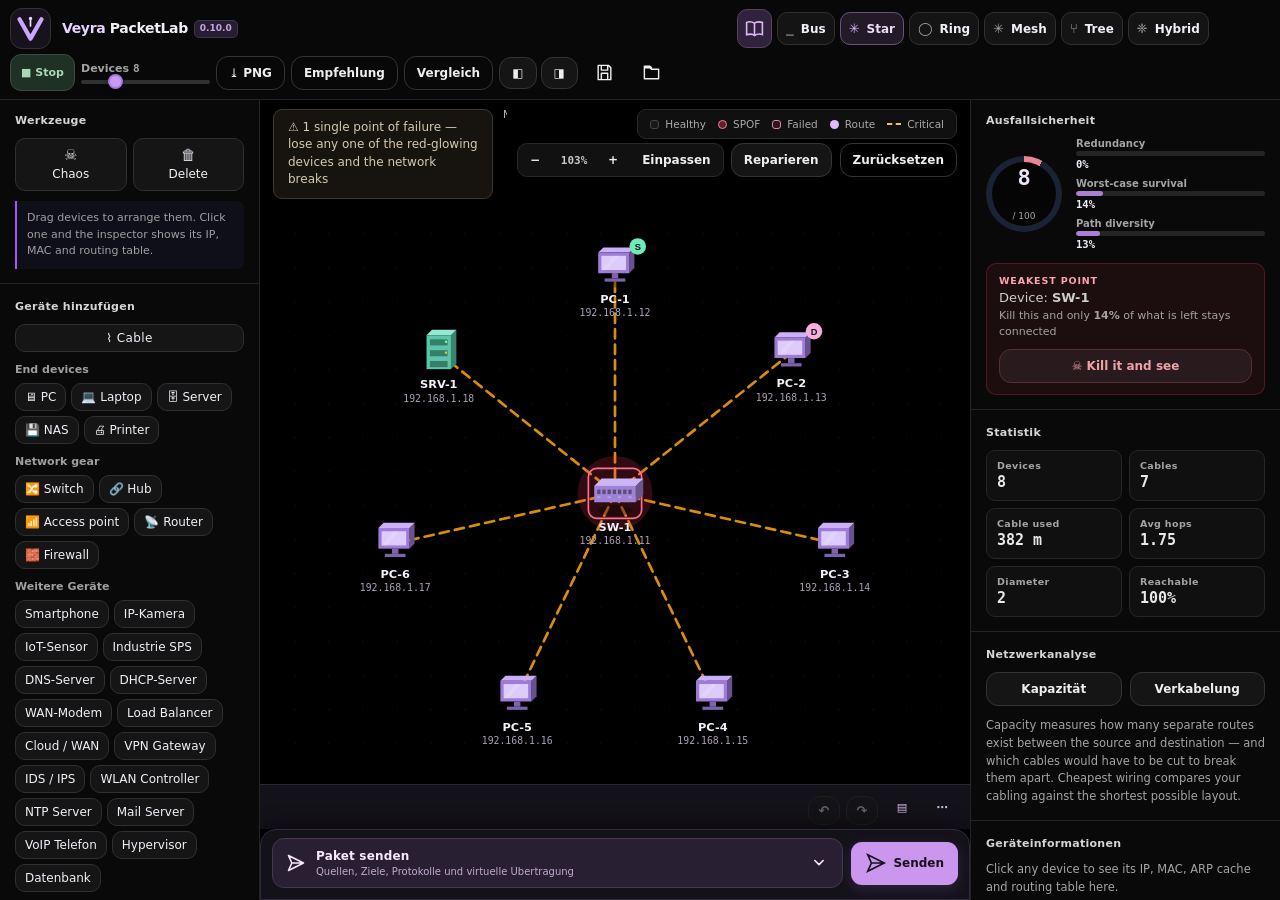
==== commit e808f935: "feat: Net@Lab v2 interactive read-only network academy" ====
--- a/app/src/main/assets/index.html
+++ b/app/src/main/assets/index.html
@@ -37,6 +37,7 @@
 <link rel="stylesheet" href="packetlab-v07.css?v=71">
 <link rel="stylesheet" href="packetlab-v08.css?v=8">
 <link rel="stylesheet" href="packetlab-v09.css?v=9">
+<link rel="stylesheet" href="packetlab-v10-guide.css?v=10">
 </head>
 <body>
 
@@ -491,5 +492,7 @@
 <script src="js/packetlab-v09-building.js?v=9"></script>
 <script src="js/packetlab-v09-firewall.js?v=9"></script>
 <script src="js/packetlab-v09-diagnostics.js?v=9"></script>
+<script src="js/packetlab-v10-guide-data.js?v=10"></script>
+<script src="js/packetlab-v10-guide.js?v=10"></script>
 </body>
 </html>
--- a/app/src/main/assets/packetlab-v10-guide.css
+++ b/app/src/main/assets/packetlab-v10-guide.css
@@ -0,0 +1,402 @@
+/* Net@Lab v2. A readable, touch-first in-app technical manual.
+ * Scope all styles to .na2-root to avoid modifying PacketLab's editor.
+ */
+#pl-sheet.na2-sheet{background:#0d0912!important;border:1px solid #3a2c46!important;
+ box-shadow:0 25px 75px #000b!important;max-width:1000px!important}
+#pl-sheet.na2-sheet>.pl-head{background:#100c16!important;border-color:#30243b!important}
+#pl-sheet.na2-sheet .pl-head strong{font-size:16px!important;letter-spacing:-.02em}
+#pl-sheet.na2-sheet .pl-body{padding:14px 18px 28px!important;max-height:calc(90dvh - 62px);
+ overflow-y:auto!important;overscroll-behavior:contain}
+.na2-root{
+ --na2-bg:#100b17;--na2-surface:#1b1325;--na2-elev:#271b32;--na2-tint:#352247;
+ --na2-border:#463451;--na2-strong:#f5e9ff;--na2-copy:#d5c8e1;
+ --na2-muted:#ab98bb;--na2-purple:#be86f3;--na2-deep:#9d67d1;
+ --na2-good:#a6debb;--na2-warn:#f1bbce;
+ width:min(100%,840px);margin:0 auto;color:var(--na2-strong);
+ font:400 14px/1.6 Roboto,Inter,"Noto Sans",system-ui,sans-serif;
+ -webkit-text-size-adjust:100%;text-rendering:optimizeLegibility;overflow-wrap:anywhere
+}
+.na2-root *{box-sizing:border-box}
+.na2-root button{font:inherit;cursor:pointer;touch-action:manipulation;-webkit-tap-highlight-color:transparent}
+.na2-root button:disabled{opacity:.35;cursor:not-allowed}
+.na2-root button:focus-visible,.na2-root input:focus-visible{outline:2px solid #d39cff;outline-offset:3px}
+.na2-root svg{width:18px;height:18px;flex-shrink:0}
+.na2-overline{font-size:10px;line-height:1.5;letter-spacing:.13em;
+ text-transform:uppercase;font-weight:850;color:#c89de8}
+.na2-toolbar{min-height:43px;display:flex;align-items:center;justify-content:space-between;
+ gap:9px;margin:0 0 13px}
+.na2-toolbar button{display:inline-flex;align-items:center;justify-content:center;
+ gap:7px;background:#20172a;border:1px solid #47334f;color:#e8d7f6;border-radius:10px;
+ min-height:40px;padding:8px 12px;font-size:12px;font-weight:760}
+.na2-toolbar .na2-back{background:transparent;border-color:#3e304b}
+.na2-toolbar-actions{display:flex;gap:7px}
+.na2-toolbar-actions button{width:40px;padding:7px}
+.na2-toolbar-actions button.is-active{background:#3f2655;color:#efd1ff}
+.na2-hero{position:relative;overflow:hidden;border:1px solid #65437a;border-radius:19px;
+ background:linear-gradient(115deg,#352047 0%,#21152e 54%,#171021 100%);
+ padding:22px 22px 17px}
+.na2-hero:after{content:"";pointer-events:none;position:absolute;right:-58px;top:-64px;
+ width:205px;height:205px;border:1px solid #ac75cf33;border-radius:50%;
+ box-shadow:0 0 0 30px #ac75cf0b,0 0 0 63px #ac75cf08}
+.na2-identity{display:flex;align-items:center;gap:13px;position:relative;z-index:1}
+.na2-brand-symbol{width:50px;height:50px;flex:0 0 50px;border-radius:13px;
+ display:grid;place-items:center;background:#64417d77;border:1px solid #9974b0}
+.na2-brand-symbol svg{width:30px;height:30px;color:#e5c3ff}
+.na2-brand-copy{flex:1;min-width:0}
+.na2-brand-copy h2{margin:1px 0!important;color:#fff!important;font-size:34px!important;
+ font-weight:900!important;line-height:1.13!important;letter-spacing:-.06em!important;border:0!important;padding:0!important}
+.na2-brand-copy h2 span{color:#cf9cfd}
+.na2-brand-copy p{margin:0!important;color:#bbaacb;font-size:11px;font-weight:500}
+.na2-brand-copy p b{font-weight:800;color:#c89bf2}
+.na2-brand-copy p b span{color:#fff}
+.na2-edition{flex:0 0 auto;font-size:9px;font-weight:800;color:#b49bc6;
+ letter-spacing:.1em;display:flex;align-items:flex-end;flex-direction:column;line-height:1.4}
+.na2-edition b{font-size:21px;color:#edc9ff;letter-spacing:0}
+.na2-hero-desc{font-size:12px!important;line-height:1.75!important;color:#d7c8e3!important;
+ margin:16px 0!important;max-width:630px;position:relative;z-index:1}
+.na2-hero-stats{display:flex;flex-wrap:wrap;gap:8px;margin-top:14px}
+.na2-hero-stats span{background:#160f22b8;color:#c4afd6;border:1px solid #66487899;
+ font-size:10px;border-radius:9px;padding:9px 11px}
+.na2-hero-stats strong{color:#f0d4ff;font-weight:900;font-size:14px;margin-right:5px}
+.na2-read-progress,.na2-flow-progress{height:5px;background:#120c1b;
+ overflow:hidden;border-radius:6px}
+.na2-read-progress{margin-top:15px}
+.na2-read-progress span{display:block;height:100%;border-radius:6px;
+ background:#c58bf1;min-width:0}
+.na2-lib-heading{display:flex;align-items:center;justify-content:space-between;gap:12px;
+ margin:24px 0 13px}
+.na2-lib-heading h3{font-size:20px!important;color:#f4e6ff!important;
+ border:0!important;margin:3px 0 0!important;padding:0!important;line-height:1.3!important}
+.na2-continue{background:#382347;color:#ebd6ff;border:1px solid #6c4a87;
+ display:flex;align-items:center;gap:7px;padding:9px 12px;border-radius:10px;
+ min-height:42px;font-weight:760!important;font-size:11px!important}
+.na2-continue svg{width:17px;height:17px}
+.na2-searchbox{display:flex;gap:10px;align-items:center;background:#1c1425;
+ border:1px solid #574065;border-radius:12px;padding:0 13px;min-height:46px}
+.na2-searchbox svg{color:#b69dc8}
+.na2-searchbox input{flex:1;min-width:0;border:0!important;outline:0!important;
+ background:transparent!important;color:#f3e9fa!important;font-size:13px!important;
+ padding:12px 0!important}
+.na2-searchbox input::placeholder{color:#a391b0}
+.na2-searchbox button{border:0;background:transparent;color:#ad95bb;width:27px;height:30px;padding:4px}
+.na2-categories{display:flex;gap:7px;overflow-x:auto;overscroll-behavior-x:contain;
+ touch-action:pan-x;scrollbar-width:none;margin:13px -3px;padding:1px 3px 8px}
+.na2-categories::-webkit-scrollbar{display:none}
+.na2-categories button{display:flex;align-items:center;gap:6px;flex:0 0 auto;
+ min-height:38px;padding:7px 11px;border-radius:9px;background:#241a2e;
+ border:1px solid #3f3049;color:#beaacf;font-size:11px;font-weight:730;white-space:nowrap}
+.na2-categories button svg{width:15px;height:15px}
+.na2-categories button.active{background:#49305d;border-color:#a178c5;color:#f5ddff}
+.na2-categories small{font-size:9px;color:#b7a2c7}
+.na2-results-meta{display:flex;justify-content:space-between;align-items:center;
+ gap:8px;margin:12px 0;color:#b49fc5;font-size:11px}
+.na2-results-meta span{font-weight:800;color:#e1ccf4}
+.na2-results-meta small{font-size:10px}
+.na2-topic-list{display:grid;gap:23px}
+.na2-section-heading{display:flex;align-items:center;gap:10px;margin:4px 0 10px}
+.na2-section-heading .na2-section-icon{width:40px;height:40px;display:grid;place-items:center;
+ background:#30203f;border:1px solid #4d3560;border-radius:12px;color:#d6a8f7}
+.na2-section-icon svg{width:21px;height:21px}
+.na2-section-heading>div{flex:1;min-width:0}
+.na2-section-heading>div small{font-size:10px;color:#bca5cc}
+.na2-section-heading h4{font-size:16px;color:#f1e1fc;margin:1px 0;line-height:1.3}
+.na2-topic-count{font-size:10px;color:#bba9c9;background:#24192f;border:1px solid #3c2d45;
+ border-radius:7px;padding:5px 8px}
+.na2-chapter-grid{display:grid;grid-template-columns:repeat(2,minmax(0,1fr));gap:8px}
+.na2-chapter-tile{display:flex;align-items:center;gap:11px;min-width:0;min-height:101px;
+ padding:14px 12px;background:#1b1423;border:1px solid #382941;border-radius:12px;text-align:left;
+ color:#f3e8fc}
+.na2-chapter-tile:hover{border-color:#8d69ab;background:#241b30}
+.na2-chapter-tile:active{background:#30223c}
+.na2-chapter-index{align-self:flex-start;color:#bb8bde;font-size:14px;
+ font-weight:900;line-height:1.4}
+.na2-chapter-main{flex:1;min-width:0;display:flex;flex-direction:column;gap:4px}
+.na2-chapter-main small{font-size:9px;letter-spacing:.02em;color:#bc9dcf}
+.na2-chapter-main strong{font-size:13px;font-weight:800;line-height:1.4}
+.na2-chapter-main em{font-size:10px;line-height:1.45;font-style:normal;color:#b8a6c8;
+ display:-webkit-box;-webkit-line-clamp:2;-webkit-box-orient:vertical;overflow:hidden}
+.na2-chapter-status{align-self:center;color:#c398df;width:20px;display:grid;place-items:center}
+.na2-chapter-status svg{width:16px;height:16px}
+.na2-empty{min-height:125px;display:flex;flex-direction:column;justify-content:center;
+ align-items:center;gap:10px;color:#b49fc7;background:#1a1422;
+ border:1px dashed #4b3658;border-radius:12px;text-align:center;padding:20px}
+.na2-empty strong{font-size:13px;color:#e6cff6}
+.na2-empty p{font-size:11px}
+.na2-breadcrumb{display:flex;align-items:center;gap:7px;margin:10px 0 12px;
+ font-size:10px;color:#b499c8;letter-spacing:.03em}
+.na2-breadcrumb svg{width:12px;height:12px}
+.na2-reader-header{display:flex;align-items:flex-start;gap:14px;background:#241931;
+ border:1px solid #594168;border-radius:17px;padding:20px 18px;margin-bottom:10px}
+.na2-reader-emblem{flex:0 0 45px;width:45px;height:45px;background:#47305c;
+ border:1px solid #84619c;border-radius:12px;display:grid;place-items:center}
+.na2-reader-emblem svg{width:25px;height:25px;color:#e3bbff}
+.na2-reader-heading{min-width:0}
+.na2-reader-heading h2{color:#f7eaff!important;border:0!important;padding:0!important;
+ font-size:clamp(21px,4vw,29px)!important;line-height:1.25!important;
+ margin:7px 0!important;font-weight:890!important;letter-spacing:-.025em}
+.na2-reader-heading p{font-size:11px;color:#bda8ce;line-height:1.5;margin:0}
+.na2-reader-status{display:flex;align-items:center;justify-content:space-between;gap:9px;
+ flex-wrap:wrap;margin:11px 0 18px;color:#b8cfbf;font-size:10px}
+.na2-reader-status>span{display:inline-flex;align-items:center;gap:6px}
+.na2-reader-status>span svg{width:14px;height:14px;color:#9dd3ac}
+.na2-reader-status button{display:flex;align-items:center;gap:6px;min-height:34px;
+ padding:7px 11px;background:#271b33;border:1px solid #483254;
+ border-radius:9px;color:#d9b7ef;font-size:10px;font-weight:800}
+.na2-reader-status button.is-saved{background:#402851;border-color:#986cba}
+.na2-reader-status button svg{width:14px;height:14px}
+.na2-reader-content{display:grid;gap:19px}
+.na2-learning-goal{background:#21172b;border-left:3px solid #c493f1;border-radius:11px;
+ padding:17px 18px;display:flex;flex-direction:column;gap:8px}
+.na2-learning-goal>span{display:flex;align-items:center;gap:7px;
+ color:#d2abea;font-weight:850;font-size:10px;letter-spacing:.1em}
+.na2-learning-goal svg{width:16px;height:16px}
+.na2-learning-goal strong{font-size:15px;line-height:1.65;color:#f0e2fb;font-weight:700}
+.na2-prose-section{padding:3px 0 0}
+.na2-prose-label{display:flex;flex-direction:column;gap:2px;margin:0 0 12px}
+.na2-prose-label>span{font-size:10px;color:#bb90d6;font-weight:820;letter-spacing:.12em}
+.na2-prose-label h3{font-size:18px;color:#f1e4fc;line-height:1.3;
+ border:0!important;margin:0!important;padding:0!important;font-weight:800}
+.na2-prose-content{max-width:74ch}
+.na2-prose-content p{font-size:14px;line-height:1.85;color:#d8cee0;margin:0 0 12px;
+ overflow-wrap:anywhere}
+.na2-prose-content p::selection{background:#6d4493;color:#fff}
+.na2-inline-command{display:flex;align-items:center;gap:8px;min-height:40px;
+ background:#0b0d15;border:1px solid #3b3244;border-radius:9px;
+ margin:6px 0;padding:8px 10px;color:#bdd9bb}
+.na2-inline-command>svg{width:15px;height:15px;flex:0 0 15px}
+.na2-inline-command code{flex:1;min-width:0;color:#bfe3c0;font:500 11px/1.5 ui-monospace,Consolas,monospace;
+ overflow-wrap:anywhere}
+.na2-inline-command button{border:1px solid #57466b;border-radius:7px;background:#281f36;
+ color:#d6bbee;font-size:10px;padding:6px 9px}
+.na2-demo{background:#191120;border:1px solid #514065;border-radius:17px;overflow:hidden;
+ box-shadow:0 10px 35px #0003}
+.na2-demo-lead{display:flex;align-items:flex-start;justify-content:space-between;
+ gap:12px;flex-wrap:wrap;padding:17px 17px 10px}
+.na2-demo-headline{flex:1;min-width:210px}
+.na2-demo-headline h3{font-size:19px!important;line-height:1.3!important;
+ color:#f5e8ff!important;border:0!important;margin:5px 0!important;padding:0!important}
+.na2-demo-headline p{font-size:11px;color:#bca9c9;margin:0;line-height:1.5}
+.na2-mode-switch{display:flex;background:#100a18;border:1px solid #4a3957;
+ padding:3px;gap:3px;border-radius:10px;flex-shrink:0}
+.na2-mode-switch button{background:transparent;border:0;color:#a994bb;
+ padding:7px 9px;min-height:35px;border-radius:7px;font-size:10px;font-weight:800}
+.na2-mode-switch button.active{background:#523567;color:#f6deff}
+.na2-scene-badge{display:flex;align-items:center;gap:6px;margin:0 17px 10px;
+ font-size:9px;letter-spacing:.065em;font-weight:800;color:#b7cbbd}
+.na2-scene-badge svg{width:13px;height:13px}
+.na2-topology{margin:0 12px 14px;background:#0b0a10;border:1px solid #3d3048;
+ border-radius:13px;overflow:hidden}
+.na2-topology-top{display:flex;justify-content:space-between;align-items:center;gap:8px;
+ padding:11px 13px;border-bottom:1px solid #34243f;background:#16111d}
+.na2-topology-top>span{display:flex;align-items:center;gap:7px;font-weight:850;
+ color:#e7cafa;font-size:10px;letter-spacing:.07em}
+.na2-topology-top svg{width:16px;height:16px}
+.na2-topology-top small{color:#ab97ba;font-size:10px}
+.na2-topology-stage{height:225px;position:relative;
+ background-image:radial-gradient(circle,#49355549 1px,transparent 1px);
+ background-size:21px 21px;overflow:hidden}
+.na2-topology-stage:after{content:"";position:absolute;inset:0;pointer-events:none;
+ background:linear-gradient(#07080b00 75%,#07080b25)}
+.na2-links{position:absolute;inset:0;width:100%!important;height:100%!important;
+ overflow:visible;pointer-events:none;z-index:0}
+.na2-link{stroke:#967aac;stroke-width:0.65;stroke-dasharray:0;opacity:.75;
+ vector-effect:non-scaling-stroke}
+.na2-link.is-wifi{stroke-dasharray:2.5 2;stroke:#83addf}
+.na2-link.is-offline{stroke:#9b4f63;stroke-dasharray:1 2;opacity:.5}
+.na2-link.is-packet{stroke:#e6b1ff;stroke-width:2.1;opacity:1;
+ filter:drop-shadow(0 0 3px #c595f1)}
+.na2-node{position:absolute;left:var(--x);top:var(--y);transform:translate(-50%,-50%);
+ z-index:2;display:flex;flex-direction:column;align-items:center;justify-content:center;gap:5px;
+ width:86px;min-height:88px;padding:7px 5px;border:1px solid transparent;border-radius:12px;
+ background:#0f0c14e6;color:#e6d2f4;text-align:center}
+.na2-node:hover,.na2-node.is-selected{background:#332041;border-color:#b580db;
+ box-shadow:0 0 0 1px #b580db45}
+.na2-node-glyph{width:39px;height:39px;border-radius:10px;display:grid;place-items:center;
+ background:#482a59;border:1px solid #795091;color:#e6baff}
+.na2-node-glyph svg{width:23px;height:23px}
+.na2-node strong{font-size:10px;line-height:1.15;max-width:100%;
+ text-overflow:ellipsis;overflow:hidden;white-space:nowrap}
+.na2-node small{font-size:8px;color:#baa1cc;max-width:100%;
+ text-overflow:ellipsis;overflow:hidden;white-space:nowrap}
+.na2-topology-hint{display:flex;align-items:flex-start;gap:7px;color:#b3a0c1;
+ font-size:10px;line-height:1.55;padding:8px 11px;margin:0;background:#17121e}
+.na2-topology-hint svg{width:13px;height:13px;flex:0 0 13px;margin-top:1px}
+.na2-no-network{display:flex;flex-direction:column;align-items:center;justify-content:center;
+ min-height:170px;padding:20px;color:#c9b8da;gap:8px;text-align:center}
+.na2-no-network strong{font-size:13px}
+.na2-no-network p{font-size:11px}
+.na2-demo-bottom{display:grid;gap:12px;padding:0 12px 12px;grid-template-columns:1fr}
+.na2-demo-panel{background:#17111d;border:1px solid #3b2d47;border-radius:12px;
+ overflow:hidden;min-width:0}
+.na2-inspector-top{display:flex;align-items:center;gap:11px;padding:12px 13px;
+ background:#241a2e;border-bottom:1px solid #43324e}
+.na2-device-mark{display:grid;place-items:center;width:40px;height:40px;
+ border:1px solid #725387;background:#402954;border-radius:10px;color:#dfb2ff}
+.na2-device-mark svg{width:22px;height:22px}
+.na2-inspector-top>div{flex:1;min-width:0}
+.na2-inspector-top h4{font-size:14px;margin:2px 0!important;color:#f0defd;
+ font-weight:820}
+.na2-inspector-top small{font-size:10px;color:#baaccb}
+.na2-readonly-pill{display:flex;align-items:center;gap:4px;border:1px solid #436550;
+ background:#1b3024;padding:5px 7px;border-radius:7px;color:#a4dab7;
+ font-size:9px;font-weight:800;white-space:nowrap}
+.na2-readonly-pill svg{width:12px;height:12px}
+.na2-inspector-tabs{display:flex;gap:5px;padding:9px 10px;overflow-x:auto;
+ scroll-snap-type:x proximity;scrollbar-width:none;touch-action:pan-x}
+.na2-inspector-tabs::-webkit-scrollbar{display:none}
+.na2-inspector-tabs button{flex:0 0 auto;background:#251a2e;border:1px solid #3d2d48;
+ border-radius:8px;color:#ae99c0;font-size:10px;min-height:34px;padding:6px 11px;white-space:nowrap}
+.na2-inspector-tabs button.active{background:#493060;border-color:#a47ac8;color:#f0dcff}
+.na2-inspector-body{padding:7px 11px 13px}
+.na2-read-grid{display:grid;grid-template-columns:repeat(2,minmax(0,1fr));gap:9px}
+.na2-read-field{display:flex;flex-direction:column;gap:6px;min-width:0}
+.na2-read-field span{font-size:9px;font-weight:760;color:#b4a0c5}
+.na2-read-field input{width:100%;min-width:0;min-height:38px;border:1px solid #3f304b!important;
+ background:#100d16!important;border-radius:8px!important;padding:7px 9px!important;
+ color:#e5d5f1!important;font:500 11px/1.35 ui-monospace,Roboto Mono,Consolas,monospace!important;
+ pointer-events:none;box-shadow:none!important;text-overflow:ellipsis}
+.na2-records{margin:13px 0 0}
+.na2-record-title{display:block;color:#d6b6e8;font-size:10px;font-weight:830;
+ letter-spacing:.04em;margin:0 0 9px}
+.na2-record{display:flex;align-items:flex-start;gap:9px;padding:9px 11px;
+ border:1px solid #34293f;background:#1d1625;border-radius:8px;
+ color:#d9c8e6;font:500 11px/1.5 ui-monospace,Consolas,monospace;margin:5px 0}
+.na2-record svg{width:14px;height:14px;color:#98d4ad;margin-top:2px}
+.na2-record-empty{font-size:11px;color:#ab94be;margin:5px 0}
+.na2-flow-heading{display:flex;justify-content:space-between;align-items:center;
+ gap:10px;padding:13px 13px 9px}
+.na2-flow-heading h4{font-size:14px;color:#f1dcff;margin:3px 0}
+.na2-flow-count{font:750 11px ui-monospace,monospace;color:#d7adeb}
+.na2-flow-progress{margin:0 13px 12px;display:flex;gap:4px;height:4px;background:transparent}
+.na2-flow-progress span{flex:1;background:#3c2c47;border-radius:3px}
+.na2-flow-progress span.is-done{background:#926ab1}
+.na2-flow-progress span.is-current{background:#dab0f9}
+.na2-flow-card{padding:14px;margin:0 11px;background:#21172b;border:1px solid #493752;
+ border-radius:11px}
+.na2-flow-route{display:flex;align-items:center;gap:7px;flex-wrap:wrap;
+ font:750 10px ui-monospace,monospace;color:#e4c5f5}
+.na2-flow-route>span{background:#39254a;border-radius:6px;padding:4px 6px}
+.na2-flow-route svg{width:15px;height:15px;color:#bfa0d6}
+.na2-flow-route small{color:#b49bc8;font:700 9px system-ui}
+.na2-flow-card h5{font-size:14px;font-weight:850;color:#f5e5ff;margin:12px 0 5px}
+.na2-flow-card p{font-size:12px;line-height:1.7;color:#c8b5d6;margin:0 0 9px}
+.na2-flow-frame{display:flex;align-items:center;gap:12px;border-top:1px solid #4b3855;
+ padding-top:11px;margin-top:10px}
+.na2-flow-frame span{font-size:9px;font-weight:850;color:#af95c0}
+.na2-flow-frame code{font:700 11px ui-monospace,Consolas,monospace;color:#bde3bf}
+.na2-flow-controls{display:flex;justify-content:space-between;gap:7px;padding:11px}
+.na2-flow-controls button{display:flex;align-items:center;justify-content:center;gap:6px;
+ min-height:39px;padding:8px 12px;color:#e9cefb;border:1px solid #624575;
+ background:#352342;border-radius:9px;font-size:10px;font-weight:800}
+.na2-flow-controls button svg{width:14px;height:14px}
+.na2-flow-controls button:last-child{background:#b886e9;color:#1f102a;border:0}
+.na2-commands{padding:16px;background:#17111e;border:1px solid #40304c;border-radius:14px}
+.na2-section-title{display:flex;align-items:center;gap:11px}
+.na2-section-title>svg{width:36px;height:36px;border:1px solid #4e395c;
+ border-radius:9px;padding:8px;color:#d5a6ed;background:#2e203b}
+.na2-section-title h3{font-size:17px!important;color:#f2dffb!important;
+ margin:3px 0!important;padding:0!important;border:0!important}
+.na2-commands>p{font-size:11px;line-height:1.6;color:#b49fc7;margin:12px 0}
+.na2-command-list{display:grid;gap:7px}
+.na2-command{display:flex;align-items:center;gap:8px;justify-content:space-between;
+ background:#0e0d13;border:1px solid #3b3343;border-radius:9px;padding:9px 10px}
+.na2-command code{color:#b6dfa9;font:600 11px/1.55 ui-monospace,Consolas,monospace;
+ overflow-wrap:anywhere;flex:1;min-width:0}
+.na2-command button{display:flex;align-items:center;gap:5px;border:1px solid #544166;
+ background:#261c32;color:#e0c4f4;border-radius:7px;padding:7px;
+ font-size:9px;font-weight:800}
+.na2-command button svg{width:13px;height:13px}
+.na2-insight-grid{display:grid;grid-template-columns:repeat(2,minmax(0,1fr));gap:9px}
+.na2-insight{display:flex;flex-direction:column;gap:9px;border:1px solid #4c3657;
+ background:#21172a;border-radius:13px;padding:16px}
+.na2-insight>svg{width:20px;height:20px;color:#c393eb}
+.na2-insight>span{font-size:10px;color:#c095de;letter-spacing:.08em;font-weight:850}
+.na2-insight strong{font-size:12px;color:#f0e0f9;line-height:1.65;font-weight:720}
+.na2-insight p{font-size:12px;line-height:1.65;color:#cfb9db;margin:0}
+.na2-insight.is-key{grid-column:span 2;border-color:#8759a7;background:#332142}
+.na2-insight.is-warning{border-color:#5b374b;background:#2a1b2a}
+.na2-insight.is-warning svg{color:#e6b0c5}
+.na2-insight.is-practice{border-color:#405a52;background:#192b29}
+.na2-insight.is-practice svg{color:#a1d6bf}
+.na2-related{padding:5px 0 18px}
+.na2-related h3{font-size:19px!important;margin:5px 0 15px!important;border:0!important;
+ color:#f3e7fc!important;padding:0!important}
+.na2-related-grid{display:grid;grid-template-columns:repeat(3,minmax(0,1fr));gap:9px}
+.na2-related-grid button{display:flex;flex-direction:column;align-items:flex-start;gap:7px;
+ position:relative;padding:13px;border:1px solid #44334f;border-radius:11px;
+ background:#1f1529;min-height:99px;color:#e5d0f2;text-align:left}
+.na2-related-grid button>span{font-size:10px;color:#bc99d3}
+.na2-related-grid button strong{font-size:11px;line-height:1.45;padding-right:13px}
+.na2-related-grid button svg{position:absolute;right:9px;bottom:10px;width:14px;height:14px}
+.na2-reader-footer{display:flex;justify-content:space-between;align-items:center;
+ gap:8px;margin:22px 0 5px;padding-top:16px;border-top:1px solid #392944}
+.na2-reader-footer button{display:flex;align-items:center;gap:7px;min-height:42px;
+ padding:10px 12px;border-radius:9px;background:#342341;border:1px solid #59426b;
+ color:#e9cff6;font-weight:800;font-size:10px}
+.na2-reader-footer button:last-child{background:#c18ae9;color:#1d1225;border:0}
+.na2-reader-footer button svg{width:15px;height:15px}
+.na2-reader-footer span{color:#a991b9;font-size:11px}
+@media(max-width:760px){
+ #pl-sheet.na2-sheet .pl-body{padding:11px 12px 24px!important}
+ .na2-root{max-width:100%}
+ .na2-chapter-grid{grid-template-columns:1fr}
+ .na2-chapter-tile{min-height:90px}
+ .na2-related-grid{grid-template-columns:1fr}
+ .na2-related-grid button{min-height:75px}
+}
+@media(max-width:480px){
+ .na2-toolbar .na2-back span{display:none}
+ .na2-toolbar .na2-back{width:43px;padding:8px}
+ .na2-hero{padding:16px 14px}
+ .na2-brand-symbol{width:43px;height:43px;flex-basis:43px}
+ .na2-brand-copy h2{font-size:28px!important}
+ .na2-edition{font-size:8px}
+ .na2-edition b{font-size:17px}
+ .na2-hero-stats span{font-size:9px;padding:7px}
+ .na2-lib-heading{margin-top:19px}
+ .na2-lib-heading h3{font-size:18px!important}
+ .na2-continue{font-size:10px!important;padding:8px}
+ .na2-reader-header{padding:15px 13px;gap:10px}
+ .na2-reader-emblem{width:37px;height:37px;flex-basis:37px}
+ .na2-reader-heading h2{font-size:21px!important}
+ .na2-prose-content p{font-size:13.5px;line-height:1.82}
+ .na2-demo-lead{padding:15px 12px 9px}
+ .na2-topology{margin:0 8px 10px}
+ .na2-topology-stage{height:220px}
+ .na2-node{width:69px;min-height:78px;padding:6px 2px}
+ .na2-node-glyph{width:34px;height:34px}
+ .na2-node-glyph svg{width:19px;height:19px}
+ .na2-node strong{font-size:9px}
+ .na2-node small{font-size:7px}
+ .na2-demo-bottom{padding:0 8px 9px}
+ .na2-read-grid{gap:7px}
+ .na2-read-field input{font-size:10px!important;padding:7px!important}
+ .na2-insight-grid{grid-template-columns:1fr}
+ .na2-insight.is-key{grid-column:span 1}
+}
+@media(prefers-reduced-motion:reduce){
+ .na2-root *, .na2-root *:before, .na2-root *:after{animation:none!important;transition:none!important}
+}
+
+/* Per-topic quick visual references for all 62 chapters. */
+.na2-concept{border:1px solid #493752;background:#17111e;border-radius:15px;
+ overflow:hidden}
+.na2-concept-heading{padding:17px 17px 14px;background:#281b35}
+.na2-concept-heading h3{font-size:18px!important;font-weight:850;color:#f3e6ff!important;
+ margin:5px 0 6px!important;padding:0!important;border:none!important}
+.na2-concept-heading p{font-size:11px;color:#c3b0d2;line-height:1.6;margin:0}
+.na2-concept-grid{display:grid;grid-template-columns:repeat(2,minmax(0,1fr));gap:8px;
+ padding:11px}
+.na2-concept-cell{display:flex;flex-direction:column;gap:5px;min-width:0;min-height:118px;
+ padding:13px;border:1px solid #3f304d;border-radius:10px;
+ background:#211727}
+.na2-concept-cell>span{font-size:9px;color:#a988bd;font-weight:850}
+.na2-concept-cell>strong{font-size:16px;color:#e8bfff;font-weight:880;line-height:1.4;
+ overflow-wrap:anywhere;font-family:ui-monospace,Consolas,Roboto,monospace}
+.na2-concept-cell b{font-size:11px;color:#f0dfef;font-weight:800}
+.na2-concept-cell small{font-size:10px;color:#b7a7c8;line-height:1.55}
+@media(max-width:440px){
+ .na2-concept-grid{gap:6px;padding:8px}
+ .na2-concept-cell{padding:10px;min-height:106px}
+ .na2-concept-cell strong{font-size:12.5px}
+}
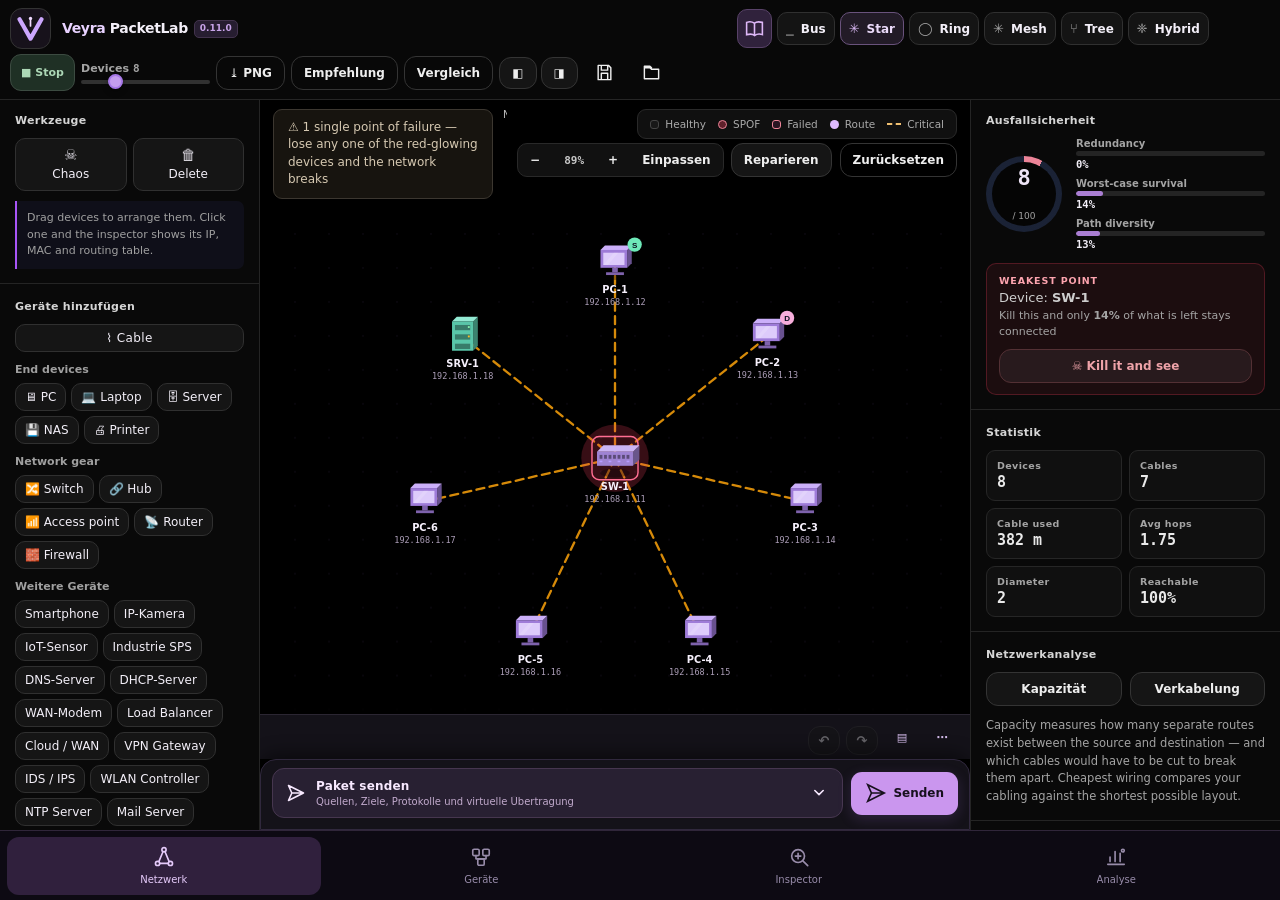
==== commit ba35d710: "feat: chapter training catalog, 90 NetAtLab lessons and compact Quick Edit" ====
--- a/app/src/main/assets/index.html
+++ b/app/src/main/assets/index.html
@@ -38,6 +38,7 @@
 <link rel="stylesheet" href="packetlab-v08.css?v=8">
 <link rel="stylesheet" href="packetlab-v09.css?v=9">
 <link rel="stylesheet" href="packetlab-v10-guide.css?v=10">
+<link rel="stylesheet" href="packetlab-v11.css?v=11">
 </head>
 <body>
 
@@ -484,15 +485,18 @@
 <script src="js/packetlab-v08-device.js?v=8"></script>
 <script src="js/packetlab-v08-os.js?v=8"></script>
 <script src="js/packetlab-v09-book-data.js?v=9"></script>
+<script src="js/packetlab-v11-book-expanded.js?v=11"></script>
 <script src="js/packetlab-v09-guide.js?v=9"></script>
 <script src="js/packetlab-v09-ui.js?v=9"></script>
 <script src="js/packetlab-v09-training.js?v=9"></script>
 <script src="js/packetlab-v09-discovery.js?v=9"></script>
 <script src="js/packetlab-v09-quickedit.js?v=9"></script>
+<script src="js/packetlab-v11-quickedit.js?v=11"></script>
 <script src="js/packetlab-v09-building.js?v=9"></script>
 <script src="js/packetlab-v09-firewall.js?v=9"></script>
 <script src="js/packetlab-v09-diagnostics.js?v=9"></script>
 <script src="js/packetlab-v10-guide-data.js?v=10"></script>
 <script src="js/packetlab-v10-guide.js?v=10"></script>
+<script src="js/packetlab-v11-training.js?v=11"></script>
 </body>
 </html>
--- a/app/src/main/assets/packetlab-v11.css
+++ b/app/src/main/assets/packetlab-v11.css
@@ -0,0 +1,133 @@
+/* PacketLab 0.11: one stable mobile navigation row, training academy and gesture menu. */
+.v-nav.v11-four-tabs,.v-nav.v11-four-tabs.pl-mastermode{
+ display:grid!important;grid-template-columns:repeat(4,minmax(0,1fr))!important;
+ grid-template-rows:minmax(0,1fr)!important;grid-auto-rows:minmax(0,1fr)!important;
+ gap:4px!important;align-items:stretch!important;justify-content:stretch!important;
+ height:70px!important;min-height:70px!important;max-height:70px!important;
+ flex:0 0 70px!important;box-sizing:border-box!important;
+ overflow:hidden!important;padding:6px 7px 5px!important;
+ background:#0d0a13!important;border-top:1px solid #30263a!important
+}
+.v-nav.v11-four-tabs>button{
+ display:flex!important;flex-direction:column!important;justify-content:center!important;align-items:center!important;
+ position:relative!important;grid-row:1!important;min-width:0!important;min-height:0!important;
+ height:100%!important;width:100%!important;max-width:none!important;
+ margin:0!important;padding:4px 2px!important;border-radius:12px!important;
+ border:0!important;background:transparent!important;gap:5px!important;
+ box-sizing:border-box!important;white-space:nowrap!important;overflow:hidden!important;
+ font-size:10px!important
+}
+.v-nav.v11-four-tabs>button.is-active{background:#30203d!important;color:#e5cafa!important}
+.v-nav.v11-four-tabs>button svg{width:22px!important;height:22px!important;
+ flex:0 0 22px!important;position:static!important;display:block!important}
+.v-nav.v11-four-tabs>button span{display:block!important;font-size:10px!important;
+ line-height:13px!important;max-width:100%!important;white-space:nowrap!important;
+ overflow:hidden!important;text-overflow:ellipsis!important;position:static!important}
+.v-nav.v11-four-tabs>button::before{content:none!important;display:none!important}
+@media(max-width:390px){.v-nav.v11-four-tabs{height:66px!important;min-height:66px!important;max-height:66px!important;
+ flex-basis:66px!important;padding:5px!important}
+ .v-nav.v11-four-tabs>button span{font-size:9px!important}}
+/* A genuinely smaller gesture menu: no legacy CANVAS menu or tap-to-choose. */
+.v11-quick-overlay{position:fixed;inset:0;z-index:10008;pointer-events:none;touch-action:none}
+.v11-q-menu,.v11-q-submenu{
+ position:fixed;z-index:1;pointer-events:auto;overflow-y:auto;overscroll-behavior:contain;
+ background:#17111e;border:1px solid #5a426c;border-radius:13px;
+ box-shadow:0 18px 50px #000c;
+ color:#f3e9ff;
+}
+.v11-q-menu{width:min(218px,56vw);max-height:calc(100dvh - 170px)}
+.v11-q-heading{display:flex;flex-direction:column;gap:3px;padding:10px 11px 8px;
+ background:#2a1e35;border-bottom:1px solid #463251}
+.v11-q-heading strong{font-size:12px;font-weight:850;color:#f1d7ff}
+.v11-q-heading small{font-size:9px;color:#baa3ca;line-height:1.4}
+.v11-q-category{display:flex;align-items:center;gap:7px;min-height:42px;
+ padding:6px 9px;border-bottom:1px solid #30263a;color:#e8d8f3}
+.v11-q-category:last-child{border-bottom:0}
+.v11-q-category b{font-size:10.5px;line-height:1.25;flex:1;font-weight:750}
+.v11-q-category>span:last-child{font-size:15px;color:#ab87c1}
+.v11-q-category.hovered{background:#342243}
+.v11-q-category.active{background:#473056}
+.v11-q-glyph{width:29px;height:29px;display:grid;place-items:center;flex:0 0 29px;
+ background:#352840;color:#d7aeec;border-radius:8px;font-size:14px}
+.v11-q-submenu{width:min(169px,43vw);max-height:calc(100dvh - 180px)}
+.v11-q-submenu[hidden]{display:none!important}
+.v11-q-subhead{padding:9px;background:#2c2138;border-bottom:1px solid #43344b;
+ color:#dcb7f7;font-size:10px;font-weight:850}
+.v11-q-choice{display:flex;align-items:center;gap:7px;min-height:42px;
+ padding:8px 9px;border-bottom:1px solid #302639}
+.v11-q-choice:last-child{border-bottom:0}
+.v11-q-choice b{font-size:10px;line-height:1.25;flex:1;font-weight:730}
+.v11-q-choice.armed{background:#58406b;color:#fff}
+.v11-q-index{font-size:9px;font-family:ui-monospace,monospace;color:#b59bcc}
+.v11-q-arrow{color:#c598df}
+/* Catalog and exercise preview cards */
+.v11-academy{display:flex;flex-direction:column;gap:13px}
+.v11-academy-header{background:#281d35;border:1px solid #5b4170;border-radius:14px;padding:17px;
+ display:flex;flex-direction:column;gap:8px}
+.v11-academy-header small{font-size:10px;font-weight:850;letter-spacing:.1em;color:#c996ef}
+.v11-academy-header h2{font-size:20px!important;line-height:1.3!important;margin:0!important;
+ padding:0!important;color:#f3e6ff!important;border:0!important}
+.v11-academy-header p{font-size:11px;line-height:1.65;color:#cab7d8;margin:0}
+.v11-academy-stats{display:flex;flex-wrap:wrap;gap:7px}
+.v11-academy-stats span{background:#21182b;border:1px solid #41314e;border-radius:8px;
+ padding:7px 10px;color:#bdabcd;font-size:10px}
+.v11-academy-stats strong{color:#e9c4f8;font-size:12px}
+.v11-academy-search{display:flex;align-items:center;background:#1c1626;border:1px solid #543a64;
+ border-radius:11px;padding:0 11px;min-height:45px}
+.v11-academy-search input{background:transparent!important;border:0!important;
+ color:#fff!important;outline:0!important;flex:1;min-width:0;min-height:43px;
+ font-size:12px}
+.v11-academy-categories{display:flex;overflow-x:auto;gap:6px;scrollbar-width:none;
+ touch-action:pan-x;padding:2px 0 8px}
+.v11-academy-categories button{flex:0 0 auto;border:1px solid #483552;background:#281d32;
+ color:#bda6c9;border-radius:9px;padding:8px 10px;font-size:10px;font-weight:770}
+.v11-academy-categories button.active{border-color:#a579c9;background:#432857;color:#f5dbff}
+.v11-academy-list{display:grid;gap:15px}
+.v11-course-group{display:grid;gap:8px}
+.v11-course-group h3{font-size:14px!important;color:#f0defb!important;border:0!important;
+ padding:0!important;margin:5px 0!important;display:flex;justify-content:space-between}
+.v11-course-group h3 small{font-size:10px;color:#ae95c0}
+.v11-course{display:flex;text-align:left;align-items:center;gap:11px;min-height:68px;
+ width:100%;background:#21182b;border:1px solid #42314c;border-radius:11px;
+ padding:11px 12px;color:#f2e2fb}
+.v11-course>span:first-child{flex:0 0 28px;width:28px;height:30px;
+ display:grid;place-items:center;background:#39274c;color:#dfb7f7;
+ border-radius:8px;font-size:11px;font-weight:900}
+.v11-course>div{display:flex;flex:1;min-width:0;flex-direction:column;gap:5px}
+.v11-course b{font-size:12px;line-height:1.35}
+.v11-course small{font-size:10px;line-height:1.4;color:#baa4c9}
+.v11-course>span:last-child{font-size:18px;color:#ba94d3}
+.v11-course:active{background:#392748}
+.v11-difficulty{display:grid;grid-template-columns:repeat(2,minmax(0,1fr));gap:8px;margin:12px 0}
+.v11-difficulty button{min-height:65px;display:flex;flex-direction:column;gap:5px;
+ align-items:flex-start;background:#261b32;border:1px solid #4c3959;color:#d9c5e6;
+ border-radius:11px;padding:12px;line-height:1.35}
+.v11-difficulty button strong{font-size:12px}
+.v11-difficulty button small{font-size:10px;color:#b6a0c5}
+.v11-difficulty button.active{background:#4a2e5d;border-color:#b686e4;color:#fff}
+.v11-task-preflight{background:#1d1624;border:1px solid #44334f;border-radius:12px;padding:14px}
+.v11-task-preflight h3{font-size:14px;color:#eacbff;margin:0 0 9px}
+.v11-task-preflight p{font-size:11px;line-height:1.65;color:#c9b7d7;margin:0 0 12px}
+.v11-task-preflight ul{padding-left:18px;font-size:11px;color:#d2c1df;line-height:1.75;margin:6px 0}
+.v11-lesson-task{display:flex;gap:10px;padding:12px 0;border-bottom:1px solid #3d2c45}
+.v11-lesson-task>span{flex:0 0 22px;color:#cda5e8;font-size:17px}
+.v11-lesson-task>div{flex:1;min-width:0;display:flex;flex-direction:column;gap:6px}
+.v11-lesson-task b{font-size:12px;color:#efdfff}
+.v11-lesson-task small{font-size:10px;line-height:1.55;color:#baa7cb}
+.v11-lesson-task details summary{font-size:10px;color:#d7afef;cursor:pointer}
+.v11-lesson-task details p{font-size:11px;line-height:1.55;color:#d4bddf}
+.v11-task-tip{background:#262032;border:1px solid #503a61;border-radius:10px;
+ padding:12px;margin:10px 0}
+.v11-task-tip strong{font-size:11px;color:#e8c5fa}
+.v11-task-tip p{font-size:11px;line-height:1.6;color:#c6b5d4;margin:6px 0 0}
+.v11-task-pill{padding:4px 7px;border-radius:7px;background:#3c294e;color:#e8bbff;
+ font-size:9px;font-weight:800}
+.v11-training-open-book{display:flex;align-items:center;gap:8px;min-height:43px;
+ padding:10px 12px;border:1px solid #59416a;background:#2e203a;border-radius:10px;
+ color:#e8c6ff;font-weight:800;font-size:11px}
+.v11-training-empty{font-size:11px;color:#ae9bbd;background:#1e1824;
+ border:1px dashed #4b3a52;border-radius:11px;padding:13px;line-height:1.6}
+@media(max-width:360px){.v11-q-menu{width:min(202px,55vw)}.v11-q-submenu{width:min(148px,42vw)}
+ .v11-q-category{min-height:38px}.v11-q-category b{font-size:10px}
+ .v11-q-choice{min-height:39px}
+}
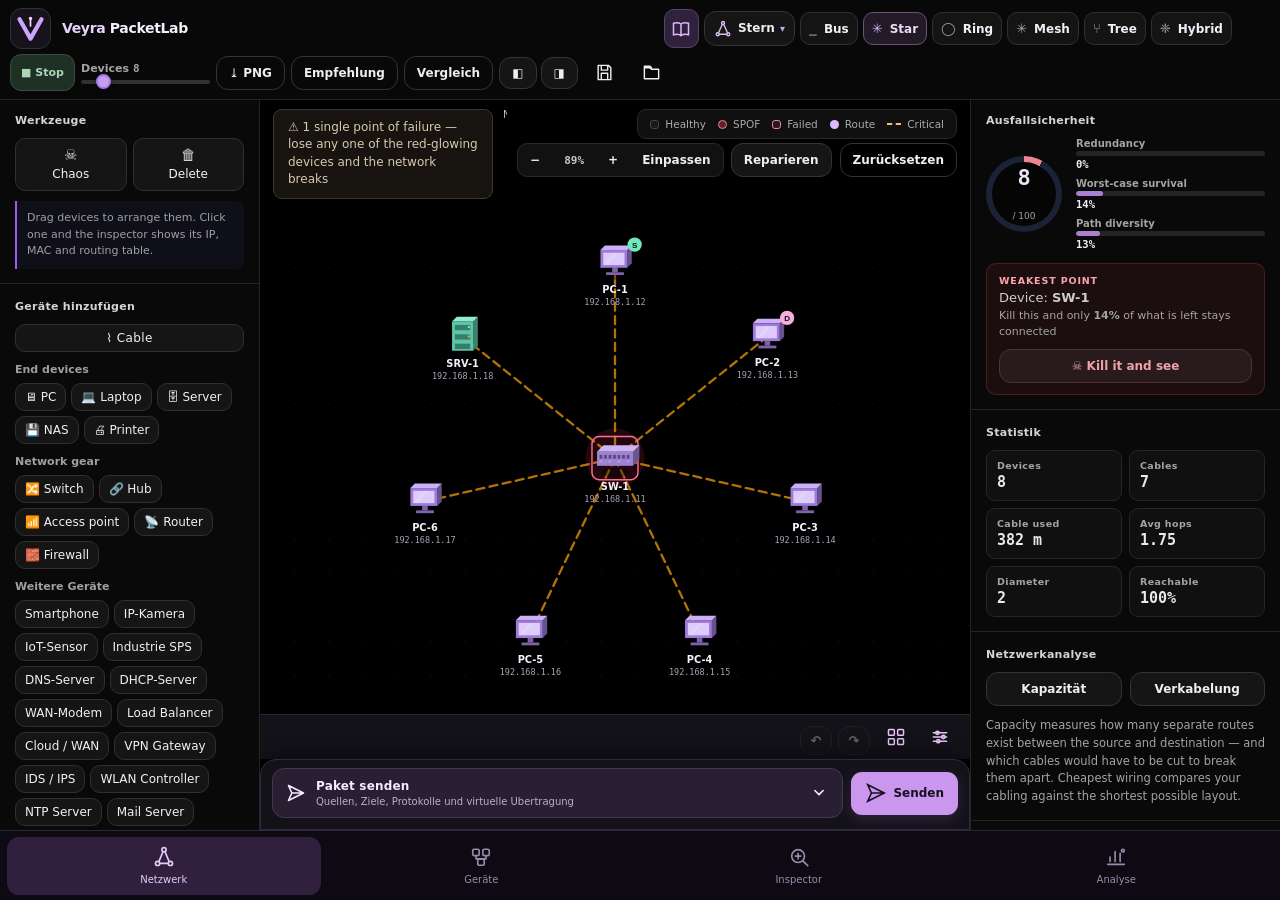
==== commit a8aa5edc: "fix: PacketLab v0.11.1 optional buildings, 18 resizable topology presets and SVG icons" ====
--- a/app/src/main/assets/index.html
+++ b/app/src/main/assets/index.html
@@ -39,6 +39,7 @@
 <link rel="stylesheet" href="packetlab-v09.css?v=9">
 <link rel="stylesheet" href="packetlab-v10-guide.css?v=10">
 <link rel="stylesheet" href="packetlab-v11.css?v=11">
+<link rel="stylesheet" href="packetlab-v111.css?v=111">
 </head>
 <body>
 
@@ -498,5 +499,6 @@
 <script src="js/packetlab-v10-guide-data.js?v=10"></script>
 <script src="js/packetlab-v10-guide.js?v=10"></script>
 <script src="js/packetlab-v11-training.js?v=11"></script>
+<script src="js/packetlab-v111-topology.js?v=111"></script>
 </body>
 </html>
--- a/app/src/main/assets/packetlab-v111.css
+++ b/app/src/main/assets/packetlab-v111.css
@@ -0,0 +1,92 @@
+/* PacketLab 0.11.1: neutral icon consistency, all-topology picker, optional building mode.
+ * Adds to existing Veyra OLED design; no redesign of core network canvas.
+ */
+#v8-app-version{display:none!important}
+#v9-book{position:relative!important;z-index:1!important;isolation:isolate!important;
+ overflow:hidden!important;box-sizing:border-box!important}
+#v9-book::before,#v9-book::after{content:none!important;display:none!important}
+#v9-book svg{width:20px!important;height:20px!important;flex:0 0 20px!important;
+ position:static!important;display:block!important;pointer-events:none!important}
+#v9-book>span{display:none!important}
+.topo-pick{display:inline-flex!important;align-items:center!important;
+ flex:0 1 auto!important;min-width:0!important;max-width:min(35vw,148px)!important;
+ overflow:hidden!important;gap:5px!important;padding:7px 9px!important}
+#topoPickIco{width:19px!important;min-width:19px!important;height:19px!important;
+ display:grid!important;place-items:center!important;flex:0 0 19px!important;
+ font-size:0!important;color:#ddbcf1!important}
+#topoPickIco svg{display:block!important;width:18px!important;height:18px!important}
+#topoPickName{display:block!important;flex:1 1 auto!important;min-width:0!important;
+ overflow:hidden!important;white-space:nowrap!important;text-overflow:ellipsis!important;
+ line-height:1.3!important}
+.topo-pick__caret{flex-shrink:0!important;margin:0!important;color:#cba7e5!important}
+#pl-morepresets.v112-icon-clean,#pl-simtool.v112-icon-clean{display:grid!important;place-items:center!important;
+ min-width:35px!important;min-height:35px!important;color:#e5c3f5!important;font-size:0!important}
+.v112-icon-clean svg{width:20px!important;height:20px!important;display:block!important}
+.v112-building-symbol{display:grid;place-items:center}
+.v112-building-symbol svg{width:24px;height:24px;color:#d9afea}
+/* Building tool is a consciously enabled optional device-list tool at the very bottom. */
+#v9-building-toggle{order:9999!important;margin:28px 8px 8px!important;
+ border:1px solid #42314d!important;border-radius:11px!important;
+ background:#17111e!important;color:#d9c6e9!important;
+ box-shadow:none!important;min-height:61px!important;width:calc(100% - 16px)!important;
+ max-width:none!important;display:flex!important}
+#v9-building-toggle:not(.is-on){opacity:.78}
+#v9-building-toggle.is-on{background:#342344!important;
+ border-color:#b486d6!important;opacity:1!important}
+#v9-building-toggle[hidden]{display:none!important}
+#v9-building-shortcut svg{width:19px;height:19px;flex:0 0 19px}
+#v9-building-shortcut[hidden]{display:none!important}
+.v112-preset-header{display:flex;flex-direction:column;gap:11px;
+ padding:15px;background:#2b2037;border:1px solid #543e68;border-radius:13px}
+.v112-preset-header>div:first-child{display:flex;flex-direction:column;gap:7px}
+.v112-preset-header strong{font-size:15px;color:#f7e7ff;font-weight:850}
+.v112-preset-header small{font-size:11px;color:#c4b0d2;line-height:1.55}
+.v112-preset-current{display:inline-flex;align-items:center;gap:9px;align-self:flex-start;
+ border-radius:9px;background:#3b2a4a;border:1px solid #5c4270;
+ color:#ddc0f1;font-size:11px;font-weight:800;padding:8px 10px}
+.v112-preset-current svg{width:18px;height:18px;color:#d6b0ef}
+.v112-size{display:flex;align-items:center;justify-content:space-between;
+ gap:10px;margin:14px 0 8px;font-size:12px;font-weight:820;color:#e7d2f6}
+.v112-size>div{display:flex;align-items:center;gap:8px;justify-content:flex-end}
+.v112-size button{display:grid;place-items:center;width:35px;height:35px;min-width:35px;
+ border:1px solid #604675;border-radius:9px;background:#332541;color:#e2b9fc}
+.v112-size button svg{width:16px;height:16px}
+.v112-size input{background:#21192b!important;color:#f3e2fc!important;
+ border:1px solid #6d5081!important;width:65px!important;min-width:65px!important;
+ padding:7px 5px!important;border-radius:9px!important;
+ min-height:35px!important;text-align:center!important;font-size:14px!important;
+ font-weight:830!important}
+.v112-sizes{display:grid;grid-template-columns:repeat(4,minmax(0,1fr));gap:6px;margin:8px 0}
+.v112-sizes button{border-radius:9px;background:#281d34;
+ border:1px solid #493753;min-height:43px;padding:8px 4px;
+ font-size:10px;font-weight:750;color:#cdb4de}
+.v112-sizes button.active{background:#52356a;border-color:#ab7fd6;color:#f5dfff}
+.v112-preset-caption{font-size:11px;color:#bda6cb;line-height:1.55;margin:11px 2px}
+.v112-preset-caption strong{color:#e7c1fa}
+.v112-preset-grid{display:grid;grid-template-columns:repeat(2,minmax(0,1fr));
+ gap:8px;margin-top:11px;padding-bottom:5px}
+.v112-topo-option{position:relative;display:flex;align-items:center;gap:10px;
+ text-align:left;min-width:0;min-height:84px;background:#20172a;
+ color:#eedef8;border:1px solid #433250;border-radius:12px;padding:11px 10px}
+.v112-topo-option:hover{border-color:#9d74c1;background:#30233e}
+.v112-topo-option.active{border-color:#b58adc;background:#3b2750}
+.v112-topo-icon{display:grid;place-items:center;flex:0 0 35px;width:35px;height:35px;
+ border-radius:10px;border:1px solid #5a3f70;background:#39274b;color:#e0b8f5}
+.v112-topo-icon svg{width:21px;height:21px}
+.v112-topo-option>span:nth-child(2){display:flex;min-width:0;flex:1;
+ flex-direction:column;gap:5px}
+.v112-topo-option strong{font-size:12px;line-height:1.35;font-weight:830;color:#f4e5ff}
+.v112-topo-option small{font-size:10px;line-height:1.5;color:#bbaaC8}
+.v112-topo-arrow svg{width:15px;height:15px;color:#c298df}
+@media(max-width:600px){
+ .v112-preset-grid{grid-template-columns:1fr}
+ .v112-topo-option{min-height:62px}
+ .v112-sizes button{font-size:9px;white-space:nowrap}
+}
+@media(max-width:420px){
+ .topo-pick{max-width:min(31vw,118px)!important;padding:7px 5px!important;gap:3px!important}
+ #topoPickIco{min-width:16px!important;flex-basis:16px!important;width:16px!important}
+ #topoPickIco svg{width:16px!important;height:16px!important}
+ #v9-book{min-width:34px!important;flex-basis:34px!important}
+ .v112-size{font-size:11px}
+}
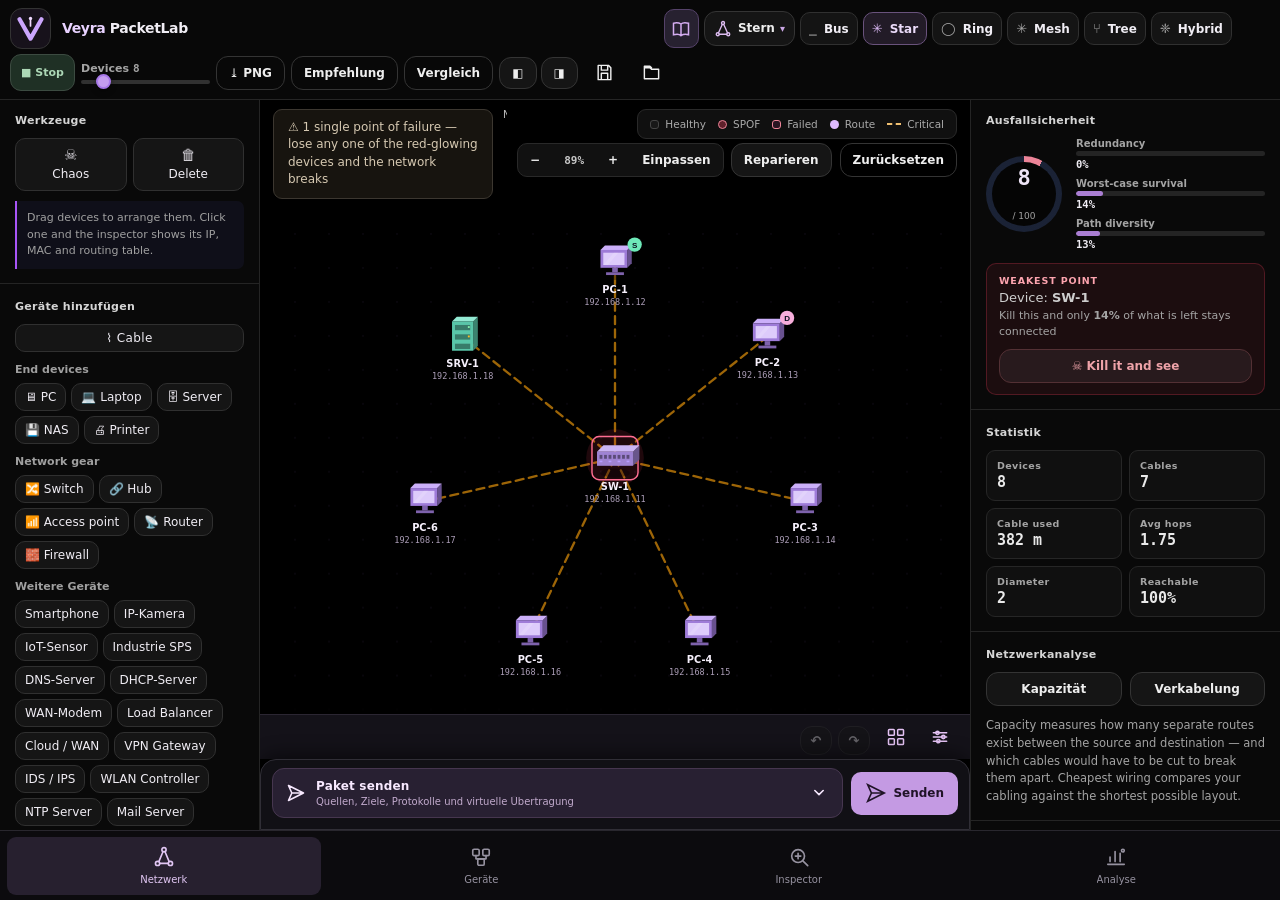
==== commit 5ec29764: "style: PacketLab v0.11.2 native OLED material polish across app" ====
--- a/app/src/main/assets/index.html
+++ b/app/src/main/assets/index.html
@@ -40,6 +40,7 @@
 <link rel="stylesheet" href="packetlab-v10-guide.css?v=10">
 <link rel="stylesheet" href="packetlab-v11.css?v=11">
 <link rel="stylesheet" href="packetlab-v111.css?v=111">
+<link rel="stylesheet" href="packetlab-v112.css?v=112">
 </head>
 <body>
 
--- a/app/src/main/assets/packetlab-v112.css
+++ b/app/src/main/assets/packetlab-v112.css
@@ -0,0 +1,292 @@
+/* PacketLab v0.11.2 · Veyra Material refinement.
+   A design pass, not a replacement of UI behavior or the graph engine.
+   OLED black + neutral tonal surfaces; lavender is reserved for actions
+   and selection. 48px interactive rows. No glass, gradients or card stacks.
+*/
+:root{
+ --vc-bg:#09090b;
+ --vc-base:#111114;
+ --vc-raised:#19181d;
+ --vc-surface:#202027;
+ --vc-stroke:#302e36;
+ --vc-divider:#29272e;
+ --vc-ink:#f0edf4;
+ --vc-secondary:#b8b4bf;
+ --vc-muted:#9a95a2;
+ --vc-accent:#c69ce8;
+ --vc-selection:#27212f;
+ --vc-tap:#2c2832;
+ --vc-good:#a9d8b8;
+ --vc-error:#efb0bf;
+}
+body{background:var(--vc-bg)!important;color:var(--vc-ink);
+ -webkit-font-smoothing:antialiased}
+#pl-sheet{background:var(--vc-base)!important;border:1px solid var(--vc-stroke)!important;
+ box-shadow:0 -12px 48px #000a!important;border-radius:20px 20px 0 0!important}
+#pl-sheet .pl-head{background:var(--vc-base)!important;
+ border-bottom:1px solid var(--vc-divider)!important;
+ min-height:62px!important;padding:14px 17px!important}
+#pl-sheet .pl-head strong{color:var(--vc-ink)!important;font-size:18px!important;
+ font-weight:720!important;letter-spacing:-.025em}
+#pl-sheet .pl-head small{color:var(--vc-secondary)!important;
+ font-size:11px!important;letter-spacing:0!important}
+#pl-sheet .pl-body{padding:16px 17px 25px!important}
+#pl-close,.pl-icon,.vr-picker-close{border-radius:11px!important;
+ background:var(--vc-surface)!important;color:var(--vc-ink)!important;
+ box-shadow:none!important;border:0!important}
+#pl-close:active,.pl-icon:active{background:var(--vc-tap)!important}
+#pl-sheet h3{color:var(--vc-ink);letter-spacing:-.01em}
+#pl-sheet .pl-help,#pl-sheet .v9-hint{color:var(--vc-secondary)!important;
+ line-height:1.65!important}
+#pl-sheet button{box-shadow:none!important}
+#pl-sheet button:focus-visible{outline:2px solid var(--vc-accent)!important;outline-offset:2px}
+
+/* Picker: section headings and clean full-width rows, not repeated glowing cards */
+.v112-preset-header{border:0!important;border-bottom:1px solid var(--vc-divider)!important;
+ background:transparent!important;border-radius:0!important;
+ padding:2px 1px 14px!important;gap:8px!important}
+.v112-preset-header>div:first-child{gap:3px!important}
+.v112-preset-header>div:first-child strong{font-size:15px!important;letter-spacing:-.015em;
+ color:var(--vc-ink)!important;font-weight:750!important}
+.v112-preset-header>div:first-child small{font-size:11px!important;line-height:1.55!important;
+ color:var(--vc-secondary)!important}
+.v112-preset-current{padding:2px 0!important;border:0!important;background:transparent!important;
+ border-radius:0!important;color:var(--vc-secondary)!important;font-size:11px!important}
+.v112-preset-current svg{width:15px!important;height:15px!important;color:var(--vc-accent)!important}
+.v112-size{margin:13px 0 7px!important;color:var(--vc-ink)!important;font-size:12px!important}
+.v112-size>div{gap:6px!important}
+.v112-size button{width:38px!important;height:38px!important;min-width:38px!important;
+ border-radius:9px!important;background:var(--vc-raised)!important;
+ border:1px solid var(--vc-stroke)!important;color:var(--vc-ink)!important}
+.v112-size button:active{background:var(--vc-tap)!important}
+.v112-size input{width:67px!important;min-width:67px!important;min-height:38px!important;
+ border-radius:9px!important;background:var(--vc-raised)!important;
+ border:1px solid #4b4158!important;color:var(--vc-ink)!important;font-size:13px!important}
+.v112-sizes{gap:5px!important;margin:7px 0 12px!important}
+.v112-sizes button{border-radius:8px!important;min-height:37px!important;
+ background:var(--vc-raised)!important;color:var(--vc-secondary)!important;
+ border:1px solid var(--vc-stroke)!important;font-weight:650!important;
+ letter-spacing:0!important;font-size:10px!important}
+.v112-sizes button.active{background:var(--vc-selection)!important;
+ color:#e2c5f6!important;border-color:#75568f!important}
+.v112-preset-caption{display:none!important}
+.v112-preset-grid{display:flex!important;flex-direction:column!important;
+ grid-template-columns:none!important;gap:0!important;
+ margin-top:8px!important;padding:0 0 6px!important;
+ background:transparent!important}
+.v113-preset-section{display:flex;justify-content:space-between;align-items:center;
+ gap:10px;padding:13px 1px 7px;border-top:1px solid var(--vc-divider);
+ color:var(--vc-secondary);letter-spacing:.075em;text-transform:uppercase;
+ font-weight:800;font-size:10px}
+.v113-preset-section:first-child{border-top:0;padding-top:3px}
+.v113-preset-section small{color:var(--vc-muted);font-weight:650;
+ font-size:10px;letter-spacing:0;text-transform:none}
+.v112-topo-option{flex:0 0 auto!important;min-height:62px!important;
+ margin:0!important;padding:8px 7px!important;gap:12px!important;
+ border-radius:0!important;background:transparent!important;
+ border:0!important;border-bottom:1px solid var(--vc-divider)!important;
+ box-shadow:none!important;color:var(--vc-ink)!important}
+.v112-topo-option:hover,.v112-topo-option:active{background:var(--vc-tap)!important}
+.v112-topo-option.active{background:var(--vc-selection)!important;
+ border-bottom-color:#514259!important}
+.v112-topo-option.active:before{content:"";position:absolute;left:0;top:11px;bottom:11px;
+ width:2px;background:var(--vc-accent);border-radius:2px}
+.v112-topo-icon{flex:0 0 34px!important;width:34px!important;height:34px!important;
+ border:0!important;border-radius:8px!important;
+ background:#242128!important;color:#aaa3b4!important}
+.v112-topo-option.active .v112-topo-icon{color:var(--vc-accent)!important;
+ background:#35283f!important}
+.v112-topo-icon svg{width:19px!important;height:19px!important;stroke-width:1.65!important}
+.v112-topo-option>span:nth-child(2){gap:3px!important}
+.v112-topo-option strong{font-size:13px!important;font-weight:690!important;
+ color:var(--vc-ink)!important;line-height:1.4!important;letter-spacing:-.008em}
+.v112-topo-option small{font-size:11px!important;color:var(--vc-secondary)!important;
+ line-height:1.35!important}
+.v112-topo-arrow svg{width:15px!important;height:15px!important;color:#85808e!important}
+.v112-topo-option.active .v112-topo-arrow svg{color:var(--vc-accent)!important}
+
+/* Global material tonal surfaces, neutral rows */
+#pl-sheet .v9-header,#pl-sheet .v11-academy-header{
+ background:transparent!important;border:0!important;border-radius:0!important;
+ border-bottom:1px solid var(--vc-divider)!important;padding:6px 2px 15px!important;
+ margin-bottom:14px!important;box-shadow:none!important}
+#pl-sheet .v9-header b,#pl-sheet .v11-academy-header h2{
+ color:var(--vc-ink)!important;font-weight:740!important}
+#pl-sheet .v9-header small,#pl-sheet .v11-academy-header p{
+ color:var(--vc-secondary)!important}
+#pl-sheet .v11-academy-header>small{color:var(--vc-accent)!important}
+#pl-sheet .v11-academy-stats span{background:var(--vc-raised)!important;
+ border:0!important;color:var(--vc-secondary)!important}
+#pl-sheet .v9-mini-stats>span{
+ background:var(--vc-raised)!important;border:1px solid var(--vc-divider)!important;
+ border-radius:9px!important;color:var(--vc-muted)!important}
+#pl-sheet .v9-mini-stats strong{color:var(--vc-ink)!important;font-weight:800}
+#pl-sheet .v9-menu-list{
+ background:transparent!important;gap:0!important;margin:8px 0 12px!important}
+#pl-sheet .v9-menu-row{min-height:59px!important;
+ background:transparent!important;border:0!important;
+ border-bottom:1px solid var(--vc-divider)!important;border-radius:0!important;
+ box-shadow:none!important;padding:9px 4px!important;gap:10px!important}
+#pl-sheet .v9-menu-row:active{background:var(--vc-tap)!important}
+#pl-sheet .v9-row-icon{background:#24212a!important;border:0!important;
+ color:var(--vc-accent)!important;width:35px!important;height:35px!important;
+ border-radius:9px!important}
+#pl-sheet .v9-row-arrow{color:var(--vc-muted)!important}
+#pl-sheet .v9-menu-row strong,#pl-sheet .v8-action-copy strong{
+ color:var(--vc-ink)!important;font-weight:690!important}
+#pl-sheet .v9-menu-row small,#pl-sheet .v8-action-copy small{
+ color:var(--vc-secondary)!important}
+#pl-sheet .v8-device-meta{background:var(--vc-raised)!important;
+ border:1px solid var(--vc-divider)!important;border-radius:10px!important}
+#pl-sheet .v8-menu-rows{background:transparent!important;
+ border:0!important;border-radius:0!important}
+#pl-sheet .v8-action{background:transparent!important;
+ border-bottom:1px solid var(--vc-divider)!important;border-radius:0!important;
+ padding:10px 4px!important;min-height:62px!important}
+#pl-sheet .v8-action:hover{background:var(--vc-tap)!important}
+#pl-sheet .v8-action-icon{background:var(--vc-raised)!important;
+ border:0!important;border-radius:8px!important;color:var(--vc-accent)!important}
+#pl-sheet .v8-menu-group{gap:0!important}
+#pl-sheet .v8-action-danger{background:rgba(145,58,70,.08)!important;
+ border-radius:10px!important;border:1px solid #5a343d!important}
+#pl-sheet .v8-action-danger .v8-action-copy strong{color:var(--vc-error)!important}
+
+/* Training is a real catalogue, not a wall of equal purple cards */
+#pl-sheet .v11-academy-list{gap:17px!important}
+#pl-sheet .v11-course-group{gap:0!important}
+#pl-sheet .v11-course-group h3{border-bottom:1px solid var(--vc-divider)!important;
+ padding:8px 1px!important;margin:6px 0 0!important;
+ color:var(--vc-ink)!important;font-size:14px!important;font-weight:760!important}
+#pl-sheet .v11-course{min-height:61px!important;border:0!important;
+ border-bottom:1px solid var(--vc-divider)!important;border-radius:0!important;
+ padding:9px 5px!important;background:transparent!important;gap:10px!important}
+#pl-sheet .v11-course:active{background:var(--vc-tap)!important}
+#pl-sheet .v11-course>span:first-child{background:transparent!important;
+ color:var(--vc-accent)!important;font-variant-numeric:tabular-nums!important}
+#pl-sheet .v11-course b{color:var(--vc-ink)!important;font-weight:680!important}
+#pl-sheet .v11-course small{color:var(--vc-secondary)!important}
+#pl-sheet .v11-difficulty button{background:var(--vc-raised)!important;
+ border:1px solid var(--vc-divider)!important;border-radius:9px!important}
+#pl-sheet .v11-difficulty button.active{border-color:#8669a1!important;
+ background:var(--vc-selection)!important}
+#pl-sheet .v11-task-preflight{background:var(--vc-raised)!important;
+ border:1px solid var(--vc-divider)!important;border-radius:10px!important}
+
+/* Firewall: crisp rule separation and legible fields */
+#pl-sheet .v9-fw-rule{background:transparent!important;border:0!important;
+ border-bottom:1px solid var(--vc-divider)!important;border-radius:0!important;
+ padding:10px 3px!important;gap:7px!important}
+#pl-sheet .v9-check{background:var(--vc-raised)!important;
+ border:1px solid var(--vc-divider)!important;border-radius:10px!important}
+#pl-sheet .v9-faults>button{background:var(--vc-raised)!important;border-radius:9px!important}
+#pl-sheet .v9-detail-item{background:var(--vc-raised)!important;
+ border:1px solid var(--vc-divider)!important;border-radius:9px!important}
+#pl-sheet .v9-recommendations>div{background:var(--vc-raised)!important;
+ border:1px solid var(--vc-divider)!important;border-radius:9px!important}
+
+/* Controls stay Veyra, yet use a smaller and more consistent set of radii */
+#pl-sheet .v9-select-button,#pl-sheet .pl-field input,
+#pl-sheet .v9-field input,#pl-sheet .v9-field textarea,
+#pl-sheet .v9-field select,#pl-sheet .v112-size input{
+ background:var(--vc-raised)!important;border:1px solid #4a414f!important;
+ border-radius:9px!important;color:var(--vc-ink)!important}
+#pl-sheet .v9-actions>button,#pl-sheet .v9-action,
+#pl-sheet .vr-action,#pl-sheet .pl-btn{border-radius:9px!important;
+ font-weight:680!important;box-shadow:none!important}
+#pl-sheet .v9-actions button:not(.v9-primary),
+#pl-sheet .v9-action:not(.v9-primary){background:var(--vc-surface)!important;
+ color:var(--vc-ink)!important;border:1px solid var(--vc-stroke)!important}
+#pl-sheet .v9-primary,#pl-sheet .vr-primary,#pl-sheet .pl-primary{
+ background:#bf95e3!important;border-color:#bf95e3!important;color:#211529!important}
+#pl-sheet .v9-section{border-color:var(--vc-divider)!important;
+ color:var(--vc-ink)!important;font-weight:750!important}
+#pl-sheet .v9-empty,#pl-sheet .v11-training-empty{background:var(--vc-raised)!important;
+ border-color:var(--vc-divider)!important;color:var(--vc-secondary)!important}
+#pl-sheet .v9-log-list{background:var(--vc-raised)!important;
+ border-color:var(--vc-divider)!important}
+
+/* App navigation and always-visible composer remain distinct from content */
+.v-nav.v11-four-tabs{background:#0c0b0e!important;border-top:1px solid var(--vc-divider)!important}
+.v-nav.v11-four-tabs>button{color:#9692a0!important;border-radius:9px!important}
+.v-nav.v11-four-tabs>button.is-active{
+ background:#27202f!important;color:#e1c6f3!important}
+#v9-book{background:#272130!important;border:1px solid #554269!important;
+ color:#d4acf0!important;border-radius:10px!important}
+#v9-book svg{stroke-width:1.8!important}
+.v9-packet-composer .v06-packet-panel{
+ background:#131217!important;border-color:var(--vc-stroke)!important;
+ border-radius:12px!important}
+.v06-sendbar{background:#111015!important;border-color:var(--vc-stroke)!important}
+.v9-packet-composer .v06-packet-fields input,
+.v9-packet-composer .v9-select-button{background:#1c1a21!important;
+ border-color:#45404b!important;border-radius:9px!important}
+.v07-quick-send{background:#c49ae3!important;border-color:#c49ae3!important;color:#201327!important;
+ box-shadow:none!important;border-radius:10px!important}
+#vr-picker{background:#17161a!important;border:1px solid var(--vc-stroke)!important;
+ border-radius:17px!important;box-shadow:0 20px 60px #000b!important}
+.vr-picker-head{background:#1c1b20!important;border-bottom:1px solid var(--vc-divider)!important}
+.vr-picker-option{border-color:var(--vc-divider)!important;color:var(--vc-ink)!important}
+.vr-picker-option.selected{color:#ddbbf3!important}
+.vr-picker-option:hover{background:var(--vc-tap)!important}
+
+/* Haptics unchanged; reduced-motion users get no decorative motion */
+.v11-q-menu,.v11-q-submenu{background:#17151b!important;border:1px solid var(--vc-stroke)!important;
+ border-radius:10px!important;box-shadow:0 16px 42px #000a!important}
+.v11-q-heading{background:#201b27!important;border-color:var(--vc-divider)!important}
+.v11-q-category,.v11-q-choice{border-color:var(--vc-divider)!important}
+.v11-q-category.hovered,.v11-q-category.active,.v11-q-choice.armed{background:#393041!important}
+#v9-building-toggle:not(.is-on){opacity:1!important;background:#16151a!important;
+ border-color:var(--vc-divider)!important}
+@media(max-width:430px){
+ #pl-sheet .pl-body{padding:13px 14px 20px!important}
+ .v112-topo-option{min-height:58px!important;padding:7px 5px!important}
+ .v112-topo-option strong{font-size:12.5px!important}
+ .v112-topo-option small{font-size:10.5px!important}
+ .v113-preset-section{padding-top:12px}
+ .v112-preset-header{padding-bottom:12px!important}
+}
+@media(prefers-reduced-motion:reduce){
+ .v112-topo-option,.v9-menu-row,.v11-course{transition:none!important;animation:none!important}
+}
+
+/* Editorial handbook: retain the interactive teaching diagrams, remove ornament. */
+#pl-sheet.na2-sheet{background:var(--vc-bg)!important;border-color:var(--vc-divider)!important}
+.na2-hero{background:#1b1820!important;border:1px solid #39333f!important;
+ border-radius:13px!important;box-shadow:none!important}
+.na2-hero:after{display:none!important}
+.na2-brand-symbol{background:#2a2232!important;border-color:#4d405a!important;border-radius:10px!important}
+.na2-hero-stats span{background:#151319!important;border-color:#35313b!important}
+.na2-searchbox,.na2-chapter-tile,.na2-related-grid button{
+ background:transparent!important;border-color:var(--vc-divider)!important;box-shadow:none!important}
+.na2-searchbox{background:var(--vc-raised)!important;border-radius:9px!important}
+.na2-chapter-grid{gap:0!important}
+.na2-chapter-tile{border:0!important;border-bottom:1px solid var(--vc-divider)!important;
+ border-radius:0!important;min-height:77px!important;padding:12px 5px!important}
+.na2-chapter-tile:hover{background:var(--vc-tap)!important}
+.na2-chapter-main strong{color:var(--vc-ink)!important;font-size:13px!important}
+.na2-chapter-main em{color:var(--vc-secondary)!important;font-size:11px!important}
+.na2-chapter-index{color:var(--vc-accent)!important}
+.na2-reader-header{background:var(--vc-raised)!important;border-color:var(--vc-divider)!important;
+ border-radius:12px!important}
+.na2-demo,.na2-commands{background:#151319!important;border-color:var(--vc-stroke)!important;
+ border-radius:12px!important;box-shadow:none!important}
+.na2-concept{background:#17151b!important;border-color:var(--vc-stroke)!important;
+ border-radius:11px!important}
+.na2-concept-heading{background:#211c28!important}
+.na2-concept-cell{background:#1c1921!important;border-color:var(--vc-divider)!important}
+.na2-related-grid button{background:#17151d!important;border-radius:9px!important}
+.na2-insight{border-radius:10px!important}
+.na2-prose-content p{font-size:14px!important;line-height:1.85!important}
+#pl-sheet .v11-course b{font-size:13px!important}
+#pl-sheet .v11-course small{font-size:11px!important}
+#pl-sheet .v11-academy-header p{font-size:12px!important;line-height:1.65!important}
+#pl-sheet .v9-field>span,#pl-sheet .v9-check b{font-size:11px!important}
+#pl-sheet .v9-menu-row strong{font-size:13px!important}
+#pl-sheet .v9-menu-row small{font-size:11px!important}
+#pl-sheet .v9-header small{font-size:12px!important;line-height:1.6!important}
+#pl-sheet .v9-player-header{background:#1d1922!important;border-color:var(--vc-divider)!important;
+ border-radius:11px!important;box-shadow:none!important}
+@media(max-width:420px){
+ .na2-prose-content p{font-size:13.5px!important}
+ .na2-chapter-tile{min-height:72px!important}
+}
